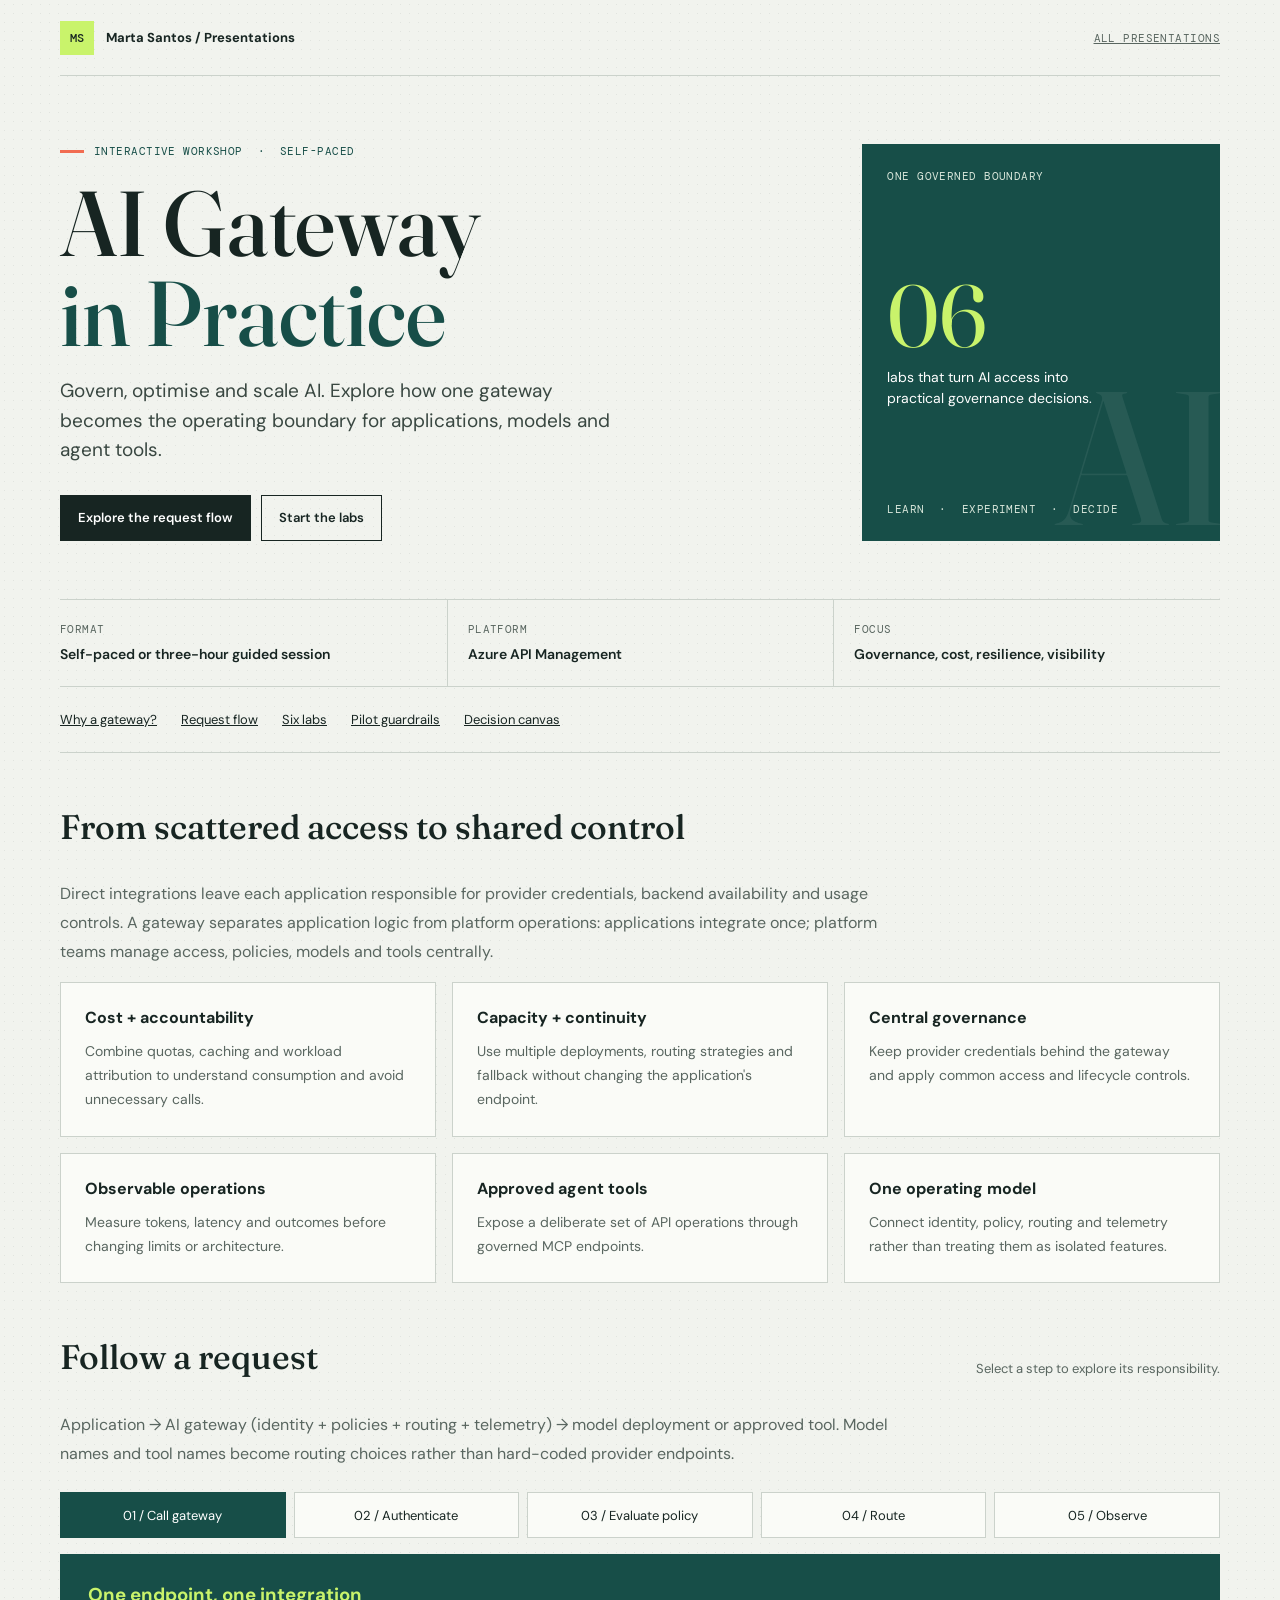
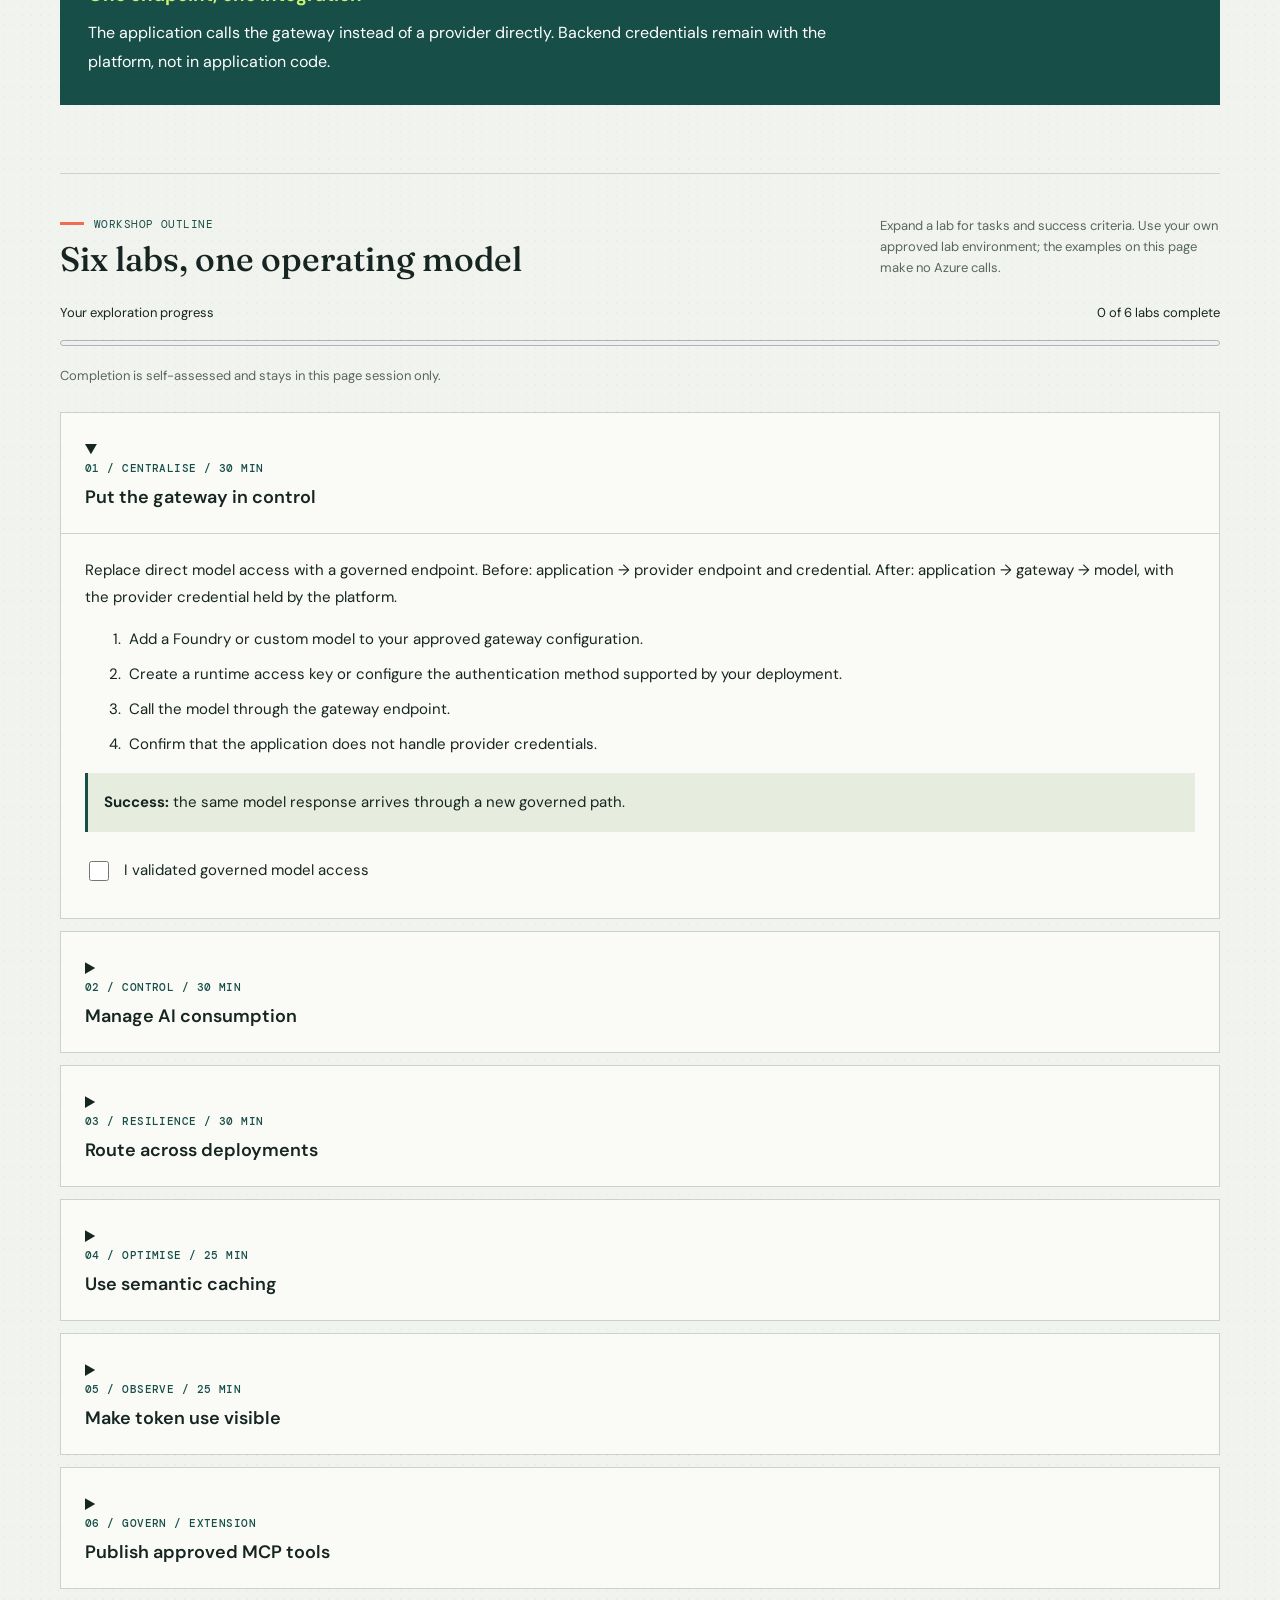
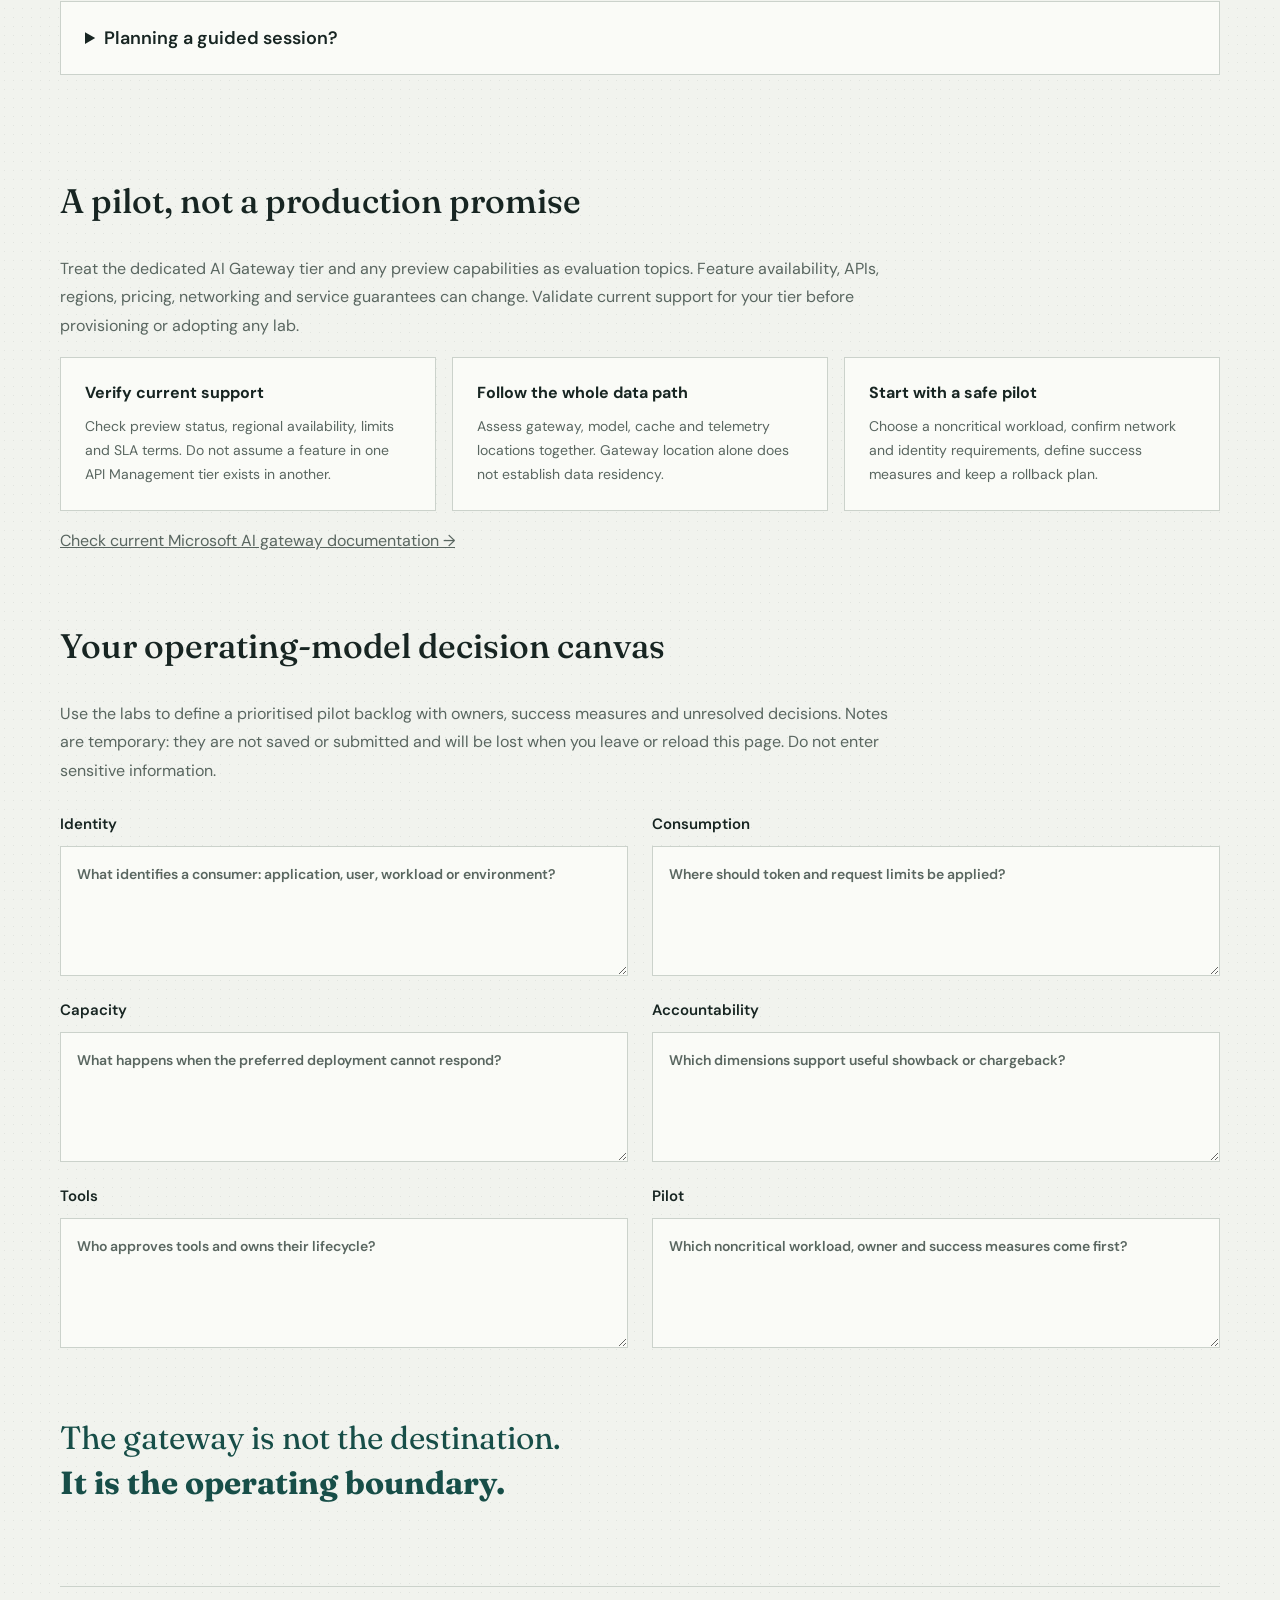
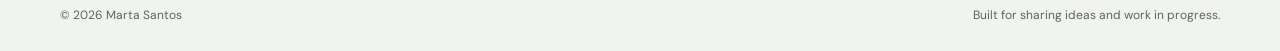
==== ai-gateway.html @ 23e10797 "Turn AI gateway workshop into a customer-neutral interactive experience Co-authored-by: Copilot <223" ====
<!doctype html>
<html lang="en">
<head>
  <meta charset="utf-8">
  <meta name="viewport" content="width=device-width, initial-scale=1">
  <meta name="theme-color" content="#f1f3ee">
  <meta name="description" content="Explore AI gateway architecture, consumption controls, resilience, semantic caching, observability and governed MCP tools in an interactive workshop.">
  <title>AI Gateway in Practice — Marta Santos</title>
  <link rel="stylesheet" href="assets/ai-gateway.css">
  <script src="assets/ai-gateway.js" defer></script>
  <link rel="preconnect" href="https://fonts.googleapis.com">
  <link rel="preconnect" href="https://fonts.gstatic.com" crossorigin>
  <link href="https://fonts.googleapis.com/css2?family=DM+Mono:wght@400;500&family=DM+Sans:wght@400;500;600;700&family=Fraunces:opsz,wght@9..144,500;9..144,600&display=swap" rel="stylesheet">
  <style>
    :root {
      color-scheme: light;
      --paper: #f1f3ee;
      --ink: #172522;
      --muted: #596660;
      --line: #cbd2cb;
      --green: #c9f36b;
      --coral: #f16c51;
      --deep: #174e48;
      --mono: "DM Mono", monospace;
      --sans: "DM Sans", sans-serif;
      --display: "Fraunces", Georgia, serif;
      font-family: var(--sans);
      color: var(--ink);
      background: var(--paper);
      font-synthesis: none;
      text-rendering: optimizeLegibility;
    }

    * { box-sizing: border-box; }

    body {
      margin: 0;
      min-width: 320px;
      background-image: radial-gradient(#17252212 0.7px, transparent 0.7px);
      background-size: 9px 9px;
    }

    a { color: inherit; }

    .wrap {
      width: min(1160px, calc(100% - 48px));
      margin-inline: auto;
    }

    .topbar {
      min-height: 76px;
      display: flex;
      align-items: center;
      justify-content: space-between;
      border-bottom: 1px solid var(--line);
      font-size: 13px;
    }

    .wordmark {
      display: flex;
      align-items: center;
      gap: 12px;
      text-decoration: none;
      font-weight: 700;
    }

    .mark {
      width: 34px;
      height: 34px;
      display: grid;
      place-items: center;
      background: var(--green);
      font-family: var(--mono);
      font-size: 12px;
    }

    .top-meta, .eyebrow, .micro-label {
      font-family: var(--mono);
      font-size: 11px;
      letter-spacing: 0.04em;
      text-transform: uppercase;
    }

    .top-meta { color: var(--muted); }

    .hero {
      display: grid;
      grid-template-columns: minmax(0, 1.5fr) minmax(270px, 0.7fr);
      gap: 36px;
      align-items: stretch;
      padding-block: 68px 58px;
    }

    .eyebrow {
      display: flex;
      align-items: center;
      gap: 10px;
      color: var(--deep);
    }

    .eyebrow::before {
      content: "";
      width: 24px;
      height: 3px;
      background: var(--coral);
    }

    h1 {
      max-width: 760px;
      margin: 20px 0 18px;
      font-family: var(--display);
      font-size: clamp(54px, 7.2vw, 92px);
      font-weight: 500;
      line-height: 0.98;
    }

    h1 span { color: var(--deep); }

    .dek {
      max-width: 570px;
      margin: 0;
      color: #394741;
      font-size: 19px;
      line-height: 1.55;
    }

    .actions {
      display: flex;
      flex-wrap: wrap;
      gap: 10px;
      margin-top: 30px;
    }

    .action {
      min-height: 46px;
      display: inline-flex;
      align-items: center;
      justify-content: center;
      padding: 0 17px;
      border: 1px solid var(--ink);
      background: var(--ink);
      color: white;
      font-size: 13px;
      font-weight: 600;
      text-decoration: none;
      transition: background-color 160ms ease, color 160ms ease, transform 160ms ease;
    }

    .action:hover { transform: translateY(-2px); }
    .action.secondary { background: transparent; color: var(--ink); }
    .action.secondary:hover { background: var(--green); }

    .edition {
      position: relative;
      min-height: 300px;
      display: flex;
      flex-direction: column;
      justify-content: space-between;
      overflow: hidden;
      padding: 25px;
      background: var(--deep);
      color: white;
    }

    .edition::after {
      content: "AI";
      position: absolute;
      right: -8px;
      bottom: 9px;
      color: #ffffff12;
      font-family: var(--display);
      font-size: 190px;
      line-height: 0.8;
      pointer-events: none;
    }

    .edition .micro-label { position: relative; z-index: 1; color: #d8e6da; }

    .edition-number {
      position: relative;
      z-index: 1;
      color: var(--green);
      font-family: var(--display);
      font-size: 88px;
      line-height: 0.9;
    }

    .edition p {
      position: relative;
      z-index: 1;
      max-width: 220px;
      margin: 12px 0 0;
      font-size: 14px;
      line-height: 1.5;
    }

    .facts {
      display: grid;
      grid-template-columns: repeat(3, 1fr);
      border-top: 1px solid var(--line);
      border-bottom: 1px solid var(--line);
    }

    .fact { min-height: 86px; padding: 17px 20px 16px 0; }
    .fact + .fact { padding-left: 20px; border-left: 1px solid var(--line); }
    .fact .micro-label { color: var(--muted); }
    .fact strong { display: block; margin-top: 7px; font-size: 14px; font-weight: 600; }

    .section-head {
      display: flex;
      justify-content: space-between;
      align-items: end;
      gap: 20px;
      padding: 56px 0 18px;
    }

    h2 {
      margin: 0;
      font-family: var(--display);
      font-size: 34px;
      font-weight: 500;
      line-height: 1.1;
    }

    .section-note { margin: 0; color: var(--muted); font-size: 13px; }

    .labs {
      margin-top: 68px;
      padding-block: 42px 52px;
      border-top: 1px solid var(--line);
    }

    .labs-intro {
      display: flex;
      justify-content: space-between;
      align-items: end;
      gap: 24px;
      margin-bottom: 26px;
    }

    .labs-intro p { max-width: 340px; margin: 0; color: var(--muted); font-size: 13px; line-height: 1.6; }

    .lab-list {
      display: grid;
      grid-template-columns: repeat(3, minmax(0, 1fr));
      border-top: 1px solid var(--line);
      border-left: 1px solid var(--line);
    }

    .lab {
      min-height: 116px;
      padding: 18px;
      border-right: 1px solid var(--line);
      border-bottom: 1px solid var(--line);
    }

    .lab .micro-label { color: var(--deep); }
    .lab h3 { margin: 12px 0 0; font-size: 15px; font-weight: 600; }

    footer {
      display: flex;
      justify-content: space-between;
      gap: 20px;
      padding-block: 20px 28px;
      border-top: 1px solid var(--line);
      color: var(--muted);
      font-size: 12px;
    }

    @media (max-width: 720px) {
      .wrap { width: min(100% - 32px, 560px); }
      .topbar { min-height: 64px; }
      .top-meta { font-size: 9px; }
      .hero { grid-template-columns: 1fr; gap: 28px; padding-block: 48px 38px; }
      h1 { max-width: 520px; font-size: clamp(54px, 15vw, 76px); }
      .edition { min-height: 220px; }
      .edition-number { font-size: 72px; }
      .edition::after { font-size: 150px; }
      .facts { grid-template-columns: 1fr; }
      .fact { min-height: 70px; padding: 13px 0; }
      .fact + .fact { padding-left: 0; border-top: 1px solid var(--line); border-left: 0; }
      .section-head, .labs-intro { align-items: start; flex-direction: column; }
      .section-head { padding-top: 42px; }
      .labs { margin-top: 48px; padding-top: 34px; }
      .lab-list { grid-template-columns: repeat(2, minmax(0, 1fr)); }
      .lab { min-height: 100px; padding: 14px; }
      footer { flex-direction: column; gap: 8px; }
    }

    @media (prefers-reduced-motion: reduce) {
      *, *::before, *::after { scroll-behavior: auto !important; transition-duration: 0.01ms !important; }
    }
  </style>
</head>
<body>
  <a class="skip" href="#top">Skip to content</a>
  <header class="topbar wrap">
    <a class="wordmark" href="./" aria-label="Marta Santos presentations home">
      <span class="mark" aria-hidden="true">MS</span>
      <span>Marta Santos <span aria-hidden="true">/</span> Presentations</span>
    </a>
    <a class="top-meta" href="./">All presentations</a>
  </header>

  <main id="top" class="wrap">
    <section class="hero" aria-labelledby="presentation-title">
      <div>
        <div class="eyebrow">Interactive workshop &nbsp;·&nbsp; Self-paced</div>
        <h1 id="presentation-title">AI Gateway<br><span>in Practice</span></h1>
        <p class="dek">Govern, optimise and scale AI. Explore how one gateway becomes the operating boundary for applications, models and agent tools.</p>
        <div class="actions">
          <a class="action" href="#flow">Explore the request flow</a>
          <a class="action secondary" href="#labs">Start the labs</a>
        </div>
      </div>
      <aside class="edition" aria-label="Presentation details">
        <span class="micro-label">One governed boundary</span>
        <div>
          <div class="edition-number">06</div>
          <p>labs that turn AI access into practical governance decisions.</p>
        </div>
        <span class="micro-label">Learn &nbsp;·&nbsp; Experiment &nbsp;·&nbsp; Decide</span>
      </aside>
    </section>

    <section class="facts" aria-label="Workshop details">
      <div class="fact"><span class="micro-label">Format</span><strong>Self-paced or three-hour guided session</strong></div>
      <div class="fact"><span class="micro-label">Platform</span><strong>Azure API Management</strong></div>
      <div class="fact"><span class="micro-label">Focus</span><strong>Governance, cost, resilience, visibility</strong></div>
    </section>

    <nav class="section-nav" aria-label="Workshop sections">
      <a href="#why">Why a gateway?</a><a href="#flow">Request flow</a><a href="#labs">Six labs</a><a href="#guardrails">Pilot guardrails</a><a href="#canvas">Decision canvas</a>
    </nav>

    <section id="why" aria-labelledby="why-title">
      <div class="section-head">
        <h2 id="why-title">From scattered access to shared control</h2>
      </div>
      <p class="body-copy">Direct integrations leave each application responsible for provider credentials, backend availability and usage controls. A gateway separates application logic from platform operations: applications integrate once; platform teams manage access, policies, models and tools centrally.</p>
      <div class="topic-grid">
        <article><h3>Cost + accountability</h3><p>Combine quotas, caching and workload attribution to understand consumption and avoid unnecessary calls.</p></article>
        <article><h3>Capacity + continuity</h3><p>Use multiple deployments, routing strategies and fallback without changing the application's endpoint.</p></article>
        <article><h3>Central governance</h3><p>Keep provider credentials behind the gateway and apply common access and lifecycle controls.</p></article>
        <article><h3>Observable operations</h3><p>Measure tokens, latency and outcomes before changing limits or architecture.</p></article>
        <article><h3>Approved agent tools</h3><p>Expose a deliberate set of API operations through governed MCP endpoints.</p></article>
        <article><h3>One operating model</h3><p>Connect identity, policy, routing and telemetry rather than treating them as isolated features.</p></article>
      </div>
    </section>

    <section id="flow" aria-labelledby="flow-title">
      <div class="section-head"><h2 id="flow-title">Follow a request</h2><p class="section-note">Select a step to explore its responsibility.</p></div>
      <p class="body-copy">Application &rarr; AI gateway (identity + policies + routing + telemetry) &rarr; model deployment or approved tool. Model names and tool names become routing choices rather than hard-coded provider endpoints.</p>
      <div class="flow-steps" aria-label="Request lifecycle">
        <button type="button" data-step="call" aria-pressed="true">01 / Call gateway</button>
        <button type="button" data-step="authenticate" aria-pressed="false">02 / Authenticate</button>
        <button type="button" data-step="policy" aria-pressed="false">03 / Evaluate policy</button>
        <button type="button" data-step="route" aria-pressed="false">04 / Route</button>
        <button type="button" data-step="observe" aria-pressed="false">05 / Observe</button>
      </div>
      <div class="flow-detail" aria-live="polite" aria-atomic="true">
        <h3 id="flow-heading">One endpoint, one integration</h3>
        <p id="flow-description">The application calls the gateway instead of a provider directly. Backend credentials remain with the platform, not in application code.</p>
      </div>
      <noscript><p>Authenticate the caller, evaluate guardrails, route to an approved model or tool, then record usage and latency. Enable JavaScript to explore individual steps and simulations; the labs below remain readable without it.</p></noscript>
    </section>

    <section id="labs" class="labs" aria-labelledby="labs-title">
      <div class="labs-intro">
        <div>
          <div class="eyebrow">Workshop outline</div>
          <h2 id="labs-title" style="margin-top: 10px">Six labs, one operating model</h2>
        </div>
        <p>Expand a lab for tasks and success criteria. Use your own approved lab environment; the examples on this page make no Azure calls.</p>
      </div>
      <div class="progress-row"><label for="lab-progress">Your exploration progress</label><span id="progress-label" role="status">0 of 6 labs complete</span></div>
      <progress id="lab-progress" value="0" max="6">0 of 6</progress>
      <p class="section-note">Completion is self-assessed and stays in this page session only.</p>
      <div class="workshop-labs">
        <details open>
          <summary><span class="micro-label">01 / Centralise / 30 min</span>Put the gateway in control</summary>
          <div class="lab-content">
            <p>Replace direct model access with a governed endpoint. Before: application &rarr; provider endpoint and credential. After: application &rarr; gateway &rarr; model, with the provider credential held by the platform.</p>
            <ol><li>Add a Foundry or custom model to your approved gateway configuration.</li><li>Create a runtime access key or configure the authentication method supported by your deployment.</li><li>Call the model through the gateway endpoint.</li><li>Confirm that the application does not handle provider credentials.</li></ol>
            <p class="success"><strong>Success:</strong> the same model response arrives through a new governed path.</p>
            <label class="complete"><input type="checkbox" data-complete> I validated governed model access</label>
          </div>
        </details>
        <details>
          <summary><span class="micro-label">02 / Control / 30 min</span>Manage AI consumption</summary>
          <div class="lab-content">
            <p>Apply token and request guardrails by consumer. Use a trusted application identity as the counter key; a caller-controlled label alone is not an access boundary.</p>
            <ol><li>Identify the consumer and decide whether limits belong to an application, user, workload or environment.</li><li>Configure a small token-throughput limit that is easy to trigger.</li><li>Generate repeated requests as app-a and inspect the enforced policy and response.</li><li>Repeat as app-b and confirm an independent counter. Check the actual status codes for your chosen policy.</li></ol>
            <div class="simulation">
              <h3>Try independent consumer counters</h3>
              <p>Illustrative simulation: a fixed 100-token session budget per application, with 40 tokens per request. This is not a real rate window or an Azure response.</p>
              <div class="simulation-actions"><button type="button" data-consumer="app-a">Send as app-a</button><button type="button" data-consumer="app-b">Send as app-b</button><button type="button" id="reset-budget">Reset counters</button></div>
              <p id="budget-state">app-a: 0 / 100 tokens | app-b: 0 / 100 tokens</p>
              <p id="budget-result" role="status">Choose an application to send a simulated request.</p>
            </div>
            <p class="success"><strong>Success:</strong> one consumer reaching its limit does not consume another consumer's allowance.</p>
            <label class="complete"><input type="checkbox" data-complete> I validated independent consumption limits</label>
          </div>
        </details>
        <details>
          <summary><span class="micro-label">03 / Resilience / 30 min</span>Route across deployments</summary>
          <div class="lab-content">
            <p>Keep the client endpoint stable while backend capacity or availability changes. A pool can combine a preferred deployment with alternate capacity; circuit-breaker and routing behaviour depend on the selected configuration.</p>
            <ol><li>Create two approved model backends.</li><li>Build a backend pool and route the API to it.</li><li>Choose round-robin, weighted or priority-based routing based on the workload.</li><li>Simulate a backend failure in a noncritical environment.</li><li>Inspect routing outcomes, errors and recovery without changing the application URL.</li></ol>
            <p class="success"><strong>Success:</strong> observed behaviour matches the intended fallback strategy. Consider retry safety, regional requirements and remaining capacity.</p>
            <label class="complete"><input type="checkbox" data-complete> I validated backend routing and recovery</label>
          </div>
        </details>
        <details>
          <summary><span class="micro-label">04 / Optimise / 25 min</span>Use semantic caching</summary>
          <div class="lab-content">
            <p>For appropriate repeatable prompts, look up a cached response using embeddings and similarity. A hit returns a cached result; a miss calls the model and can store the response.</p>
            <ol><li>Baseline two similar prompts without caching.</li><li>Configure cache lookup and response storage where supported.</li><li>Compare latency and backend-call counts on hits and misses.</li><li>Discuss similarity threshold, time-to-live and partitioning by consumer or context.</li></ol>
            <p class="caution"><strong>Guardrail:</strong> similarity does not guarantee correctness. Cached responses can be stale, unsafe or wrong for a different user or context. Do not share sensitive results across access boundaries.</p>
            <p class="success"><strong>Success:</strong> suitable repeated intent avoids a backend call without violating freshness, quality or isolation requirements.</p>
            <label class="complete"><input type="checkbox" data-complete> I evaluated cache quality and isolation</label>
          </div>
        </details>
        <details>
          <summary><span class="micro-label">05 / Observe / 25 min</span>Make token use visible</summary>
          <div class="lab-content">
            <p>Connect telemetry to workload accountability. Measure prompt, completion and total tokens alongside latency and request outcomes. Attribute usage to application, environment and workload.</p>
            <ol><li>Enable supported gateway telemetry and configure its destination.</li><li>Generate successful and policy-rejected requests.</li><li>Inspect token metrics, latency, outcomes and consumer dimensions.</li><li>Use the evidence to propose changes to quotas, architecture or cache policy.</li></ol>
            <p class="caution">Review logging configuration before capturing traffic. Prompts, responses and tool payloads may contain sensitive information.</p>
            <p class="success"><strong>Success:</strong> you can explain who consumed capacity and which control should change. Measure &rarr; understand &rarr; define policy &rarr; enforce &rarr; measure again.</p>
            <label class="complete"><input type="checkbox" data-complete> I connected telemetry to an operating decision</label>
          </div>
        </details>
        <details>
          <summary><span class="micro-label">06 / Govern / Extension</span>Publish approved MCP tools</summary>
          <div class="lab-content">
            <p>Expose only approved operations through a controlled Model Context Protocol (MCP) endpoint. Tool availability should reflect a deliberate approval and ownership process.</p>
            <ol><li>Select one managed REST API and identify safe operations to expose.</li><li>Create an MCP server using the selected operations where supported.</li><li>Connect an MCP client, list the tools and invoke an approved operation.</li><li>Inspect tool-call telemetry and discuss payload sensitivity.</li></ol>
            <p class="success"><strong>Success:</strong> the client sees only the intended tools, access is controlled, and each tool has an owner and lifecycle plan.</p>
            <label class="complete"><input type="checkbox" data-complete> I reviewed governed tool access</label>
          </div>
        </details>
      </div>
      <details class="schedule"><summary>Planning a guided session?</summary><p>Prepare and validate the environment before the session. Suggested three-hour core path: context and validation (20 min), lab 1 (30 min), lab 2 (30 min), break (10 min), lab 3 (30 min), lab 4 (25 min), lab 5 (25 min), wrap-up (10 min). Schedule the MCP extension separately if more time is needed.</p></details>
    </section>

    <section id="guardrails" aria-labelledby="guardrails-title">
      <div class="section-head"><h2 id="guardrails-title">A pilot, not a production promise</h2></div>
      <p class="body-copy">Treat the dedicated AI Gateway tier and any preview capabilities as evaluation topics. Feature availability, APIs, regions, pricing, networking and service guarantees can change. Validate current support for your tier before provisioning or adopting any lab.</p>
      <div class="topic-grid">
        <article><h3>Verify current support</h3><p>Check preview status, regional availability, limits and SLA terms. Do not assume a feature in one API Management tier exists in another.</p></article>
        <article><h3>Follow the whole data path</h3><p>Assess gateway, model, cache and telemetry locations together. Gateway location alone does not establish data residency.</p></article>
        <article><h3>Start with a safe pilot</h3><p>Choose a noncritical workload, confirm network and identity requirements, define success measures and keep a rollback plan.</p></article>
      </div>
      <p class="body-copy"><a href="https://learn.microsoft.com/azure/api-management/ai-gateway-overview">Check current Microsoft AI gateway documentation &rarr;</a></p>
    </section>

    <section id="canvas" class="canvas" aria-labelledby="canvas-title">
      <div class="section-head"><h2 id="canvas-title">Your operating-model decision canvas</h2></div>
      <p class="body-copy">Use the labs to define a prioritised pilot backlog with owners, success measures and unresolved decisions. Notes are temporary: they are not saved or submitted and will be lost when you leave or reload this page. Do not enter sensitive information.</p>
      <div class="canvas-grid">
        <label for="identity">Identity<textarea id="identity" placeholder="What identifies a consumer: application, user, workload or environment?"></textarea></label>
        <label for="consumption">Consumption<textarea id="consumption" placeholder="Where should token and request limits be applied?"></textarea></label>
        <label for="capacity">Capacity<textarea id="capacity" placeholder="What happens when the preferred deployment cannot respond?"></textarea></label>
        <label for="accountability">Accountability<textarea id="accountability" placeholder="Which dimensions support useful showback or chargeback?"></textarea></label>
        <label for="tools">Tools<textarea id="tools" placeholder="Who approves tools and owns their lifecycle?"></textarea></label>
        <label for="pilot">Pilot<textarea id="pilot" placeholder="Which noncritical workload, owner and success measures come first?"></textarea></label>
      </div>
      <p class="closing">The gateway is not the destination.<br><strong>It is the operating boundary.</strong></p>
    </section>
  </main>

  <footer class="wrap">
    <span>© 2026 Marta Santos</span>
    <span>Built for sharing ideas and work in progress.</span>
  </footer>
</body>
</html>
---- assets/ai-gateway.css ----
.skip { position: absolute; top: -100px; left: 24px; z-index: 5; padding: 12px; background: var(--green); }
.skip:focus { top: 12px; }
:focus-visible { outline: 3px solid var(--deep); outline-offset: 4px; }
.section-nav { display: flex; flex-wrap: wrap; gap: 16px 24px; padding-block: 24px; font-size: 13px; border-bottom: 1px solid var(--line); }
.body-copy { max-width: 830px; font-size: 16px; line-height: 1.8; color: var(--muted); }
.topic-grid { display: grid; grid-template-columns: repeat(3, minmax(0, 1fr)); gap: 16px; }
.topic-grid article { padding: 24px; background: #fafbf7; border: 1px solid var(--line); }
.topic-grid h3 { margin: 0 0 12px; font-size: 16px; }
.topic-grid p { margin: 0; font-size: 14px; line-height: 1.7; color: var(--muted); }
button, textarea { font: inherit; }
button { cursor: pointer; min-height: 46px; padding: 12px 16px; border: 1px solid var(--line); background: #fafbf7; color: var(--ink); font-size: 13px; }
button:hover { background: var(--green); }
.flow-steps { display: grid; grid-template-columns: repeat(5, minmax(0, 1fr)); gap: 8px; margin-top: 24px; }
.flow-steps button[aria-pressed="true"] { background: var(--deep); color: white; border-color: var(--deep); }
.flow-detail { padding: 28px; background: var(--deep); color: white; margin-top: 16px; }
.flow-detail h3 { margin: 0 0 12px; color: var(--green); }
.flow-detail p { margin: 0; max-width: 800px; line-height: 1.8; }
.progress-row { display: flex; justify-content: space-between; flex-wrap: wrap; gap: 12px; font-size: 13px; }
progress { width: 100%; height: 12px; margin-block: 16px; accent-color: var(--deep); }
.workshop-labs { margin-top: 28px; }
details { border: 1px solid var(--line); background: #fafbf7; margin-top: 12px; }
summary { cursor: pointer; padding: 24px; font-weight: 600; font-size: 18px; }
summary .micro-label { color: var(--deep); display: block; margin-bottom: 10px; }
details[open] summary { border-bottom: 1px solid var(--line); }
.lab-content { padding: 8px 24px 24px; line-height: 1.8; font-size: 15px; }
.lab-content li { padding-left: 4px; margin-bottom: 8px; }
.success, .caution { padding: 16px; border-left: 3px solid var(--deep); background: #e6eddf; }
.caution { border-color: var(--coral); background: #f9eee6; }
.complete { display: flex; align-items: center; gap: 12px; cursor: pointer; padding-block: 10px; }
.complete input { width: 20px; height: 20px; flex-shrink: 0; accent-color: var(--deep); }
.simulation { margin-block: 24px; padding: 20px; border: 1px solid var(--line); }
.simulation h3 { margin-top: 0; }
.simulation-actions { display: flex; flex-wrap: wrap; gap: 8px; }
#budget-state { font-family: var(--mono); font-size: 12px; overflow-wrap: anywhere; }
.schedule p { padding: 0 24px 16px; font-size: 14px; line-height: 1.8; }
.canvas { padding-bottom: 48px; }
.canvas-grid { display: grid; grid-template-columns: repeat(2, minmax(0, 1fr)); gap: 24px; margin-top: 28px; }
.canvas-grid label { font-weight: 600; font-size: 15px; }
textarea { display: block; width: 100%; min-height: 130px; margin-top: 12px; padding: 16px; border: 1px solid var(--line); background: #fafbf7; color: var(--ink); font-size: 14px; line-height: 1.6; resize: vertical; }
textarea::placeholder { color: var(--muted); opacity: 1; }
.closing { font: 32px/1.4 var(--display); padding-top: 36px; color: var(--deep); }
@media (max-width: 720px) {
  .topic-grid, .canvas-grid { grid-template-columns: 1fr; }
  .flow-steps { grid-template-columns: 1fr; }
  .flow-steps button { text-align: left; }
  .topbar { gap: 16px; flex-wrap: wrap; padding-block: 16px; }
  .wordmark { flex-wrap: wrap; }
  .flow-detail, summary, .lab-content { padding-inline: 20px; }
  .simulation { padding: 16px; }
}
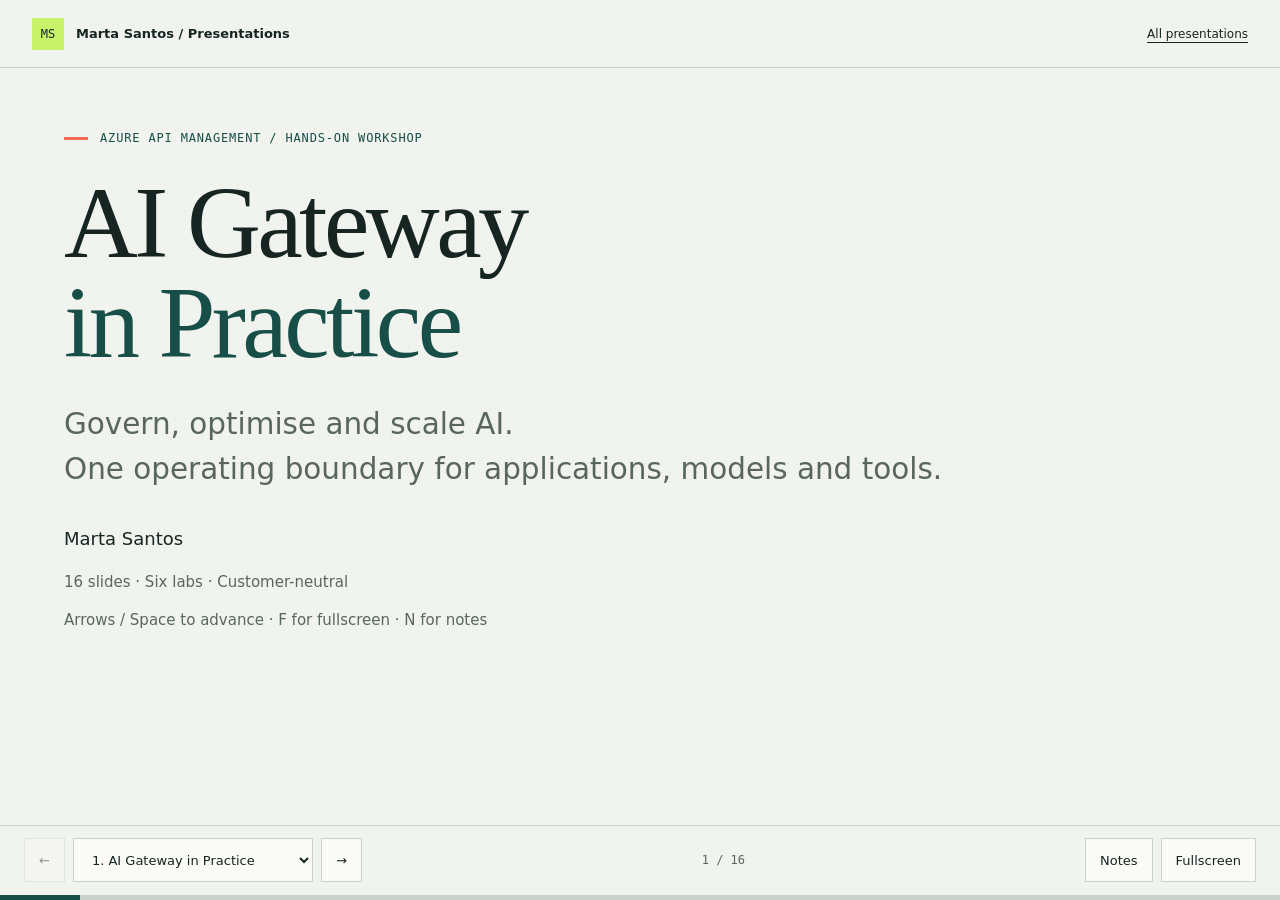
==== commit d9543e5f: "Present AI gateway content as a navigable 16-slide web deck Co-authored-by: Copilot <223556219+Copil" ====
--- a/ai-gateway.html
+++ b/ai-gateway.html
@@ -3,476 +3,255 @@
 <head>
   <meta charset="utf-8">
   <meta name="viewport" content="width=device-width, initial-scale=1">
-  <meta name="theme-color" content="#f1f3ee">
-  <meta name="description" content="Explore AI gateway architecture, consumption controls, resilience, semantic caching, observability and governed MCP tools in an interactive workshop.">
-  <title>AI Gateway in Practice — Marta Santos</title>
+  <meta name="theme-color" content="#174e48">
+  <meta name="description" content="AI Gateway in Practice: a customer-neutral web presentation on governed model access, consumption controls, resilience, caching, observability and MCP tools.">
+  <title>AI Gateway in Practice | Marta Santos</title>
   <link rel="stylesheet" href="assets/ai-gateway.css">
   <script src="assets/ai-gateway.js" defer></script>
-  <link rel="preconnect" href="https://fonts.googleapis.com">
-  <link rel="preconnect" href="https://fonts.gstatic.com" crossorigin>
-  <link href="https://fonts.googleapis.com/css2?family=DM+Mono:wght@400;500&family=DM+Sans:wght@400;500;600;700&family=Fraunces:opsz,wght@9..144,500;9..144,600&display=swap" rel="stylesheet">
-  <style>
-    :root {
-      color-scheme: light;
-      --paper: #f1f3ee;
-      --ink: #172522;
-      --muted: #596660;
-      --line: #cbd2cb;
-      --green: #c9f36b;
-      --coral: #f16c51;
-      --deep: #174e48;
-      --mono: "DM Mono", monospace;
-      --sans: "DM Sans", sans-serif;
-      --display: "Fraunces", Georgia, serif;
-      font-family: var(--sans);
-      color: var(--ink);
-      background: var(--paper);
-      font-synthesis: none;
-      text-rendering: optimizeLegibility;
-    }
-
-    * { box-sizing: border-box; }
-
-    body {
-      margin: 0;
-      min-width: 320px;
-      background-image: radial-gradient(#17252212 0.7px, transparent 0.7px);
-      background-size: 9px 9px;
-    }
-
-    a { color: inherit; }
-
-    .wrap {
-      width: min(1160px, calc(100% - 48px));
-      margin-inline: auto;
-    }
-
-    .topbar {
-      min-height: 76px;
-      display: flex;
-      align-items: center;
-      justify-content: space-between;
-      border-bottom: 1px solid var(--line);
-      font-size: 13px;
-    }
-
-    .wordmark {
-      display: flex;
-      align-items: center;
-      gap: 12px;
-      text-decoration: none;
-      font-weight: 700;
-    }
-
-    .mark {
-      width: 34px;
-      height: 34px;
-      display: grid;
-      place-items: center;
-      background: var(--green);
-      font-family: var(--mono);
-      font-size: 12px;
-    }
-
-    .top-meta, .eyebrow, .micro-label {
-      font-family: var(--mono);
-      font-size: 11px;
-      letter-spacing: 0.04em;
-      text-transform: uppercase;
-    }
-
-    .top-meta { color: var(--muted); }
-
-    .hero {
-      display: grid;
-      grid-template-columns: minmax(0, 1.5fr) minmax(270px, 0.7fr);
-      gap: 36px;
-      align-items: stretch;
-      padding-block: 68px 58px;
-    }
-
-    .eyebrow {
-      display: flex;
-      align-items: center;
-      gap: 10px;
-      color: var(--deep);
-    }
-
-    .eyebrow::before {
-      content: "";
-      width: 24px;
-      height: 3px;
-      background: var(--coral);
-    }
-
-    h1 {
-      max-width: 760px;
-      margin: 20px 0 18px;
-      font-family: var(--display);
-      font-size: clamp(54px, 7.2vw, 92px);
-      font-weight: 500;
-      line-height: 0.98;
-    }
-
-    h1 span { color: var(--deep); }
-
-    .dek {
-      max-width: 570px;
-      margin: 0;
-      color: #394741;
-      font-size: 19px;
-      line-height: 1.55;
-    }
-
-    .actions {
-      display: flex;
-      flex-wrap: wrap;
-      gap: 10px;
-      margin-top: 30px;
-    }
-
-    .action {
-      min-height: 46px;
-      display: inline-flex;
-      align-items: center;
-      justify-content: center;
-      padding: 0 17px;
-      border: 1px solid var(--ink);
-      background: var(--ink);
-      color: white;
-      font-size: 13px;
-      font-weight: 600;
-      text-decoration: none;
-      transition: background-color 160ms ease, color 160ms ease, transform 160ms ease;
-    }
-
-    .action:hover { transform: translateY(-2px); }
-    .action.secondary { background: transparent; color: var(--ink); }
-    .action.secondary:hover { background: var(--green); }
-
-    .edition {
-      position: relative;
-      min-height: 300px;
-      display: flex;
-      flex-direction: column;
-      justify-content: space-between;
-      overflow: hidden;
-      padding: 25px;
-      background: var(--deep);
-      color: white;
-    }
-
-    .edition::after {
-      content: "AI";
-      position: absolute;
-      right: -8px;
-      bottom: 9px;
-      color: #ffffff12;
-      font-family: var(--display);
-      font-size: 190px;
-      line-height: 0.8;
-      pointer-events: none;
-    }
-
-    .edition .micro-label { position: relative; z-index: 1; color: #d8e6da; }
-
-    .edition-number {
-      position: relative;
-      z-index: 1;
-      color: var(--green);
-      font-family: var(--display);
-      font-size: 88px;
-      line-height: 0.9;
-    }
-
-    .edition p {
-      position: relative;
-      z-index: 1;
-      max-width: 220px;
-      margin: 12px 0 0;
-      font-size: 14px;
-      line-height: 1.5;
-    }
-
-    .facts {
-      display: grid;
-      grid-template-columns: repeat(3, 1fr);
-      border-top: 1px solid var(--line);
-      border-bottom: 1px solid var(--line);
-    }
-
-    .fact { min-height: 86px; padding: 17px 20px 16px 0; }
-    .fact + .fact { padding-left: 20px; border-left: 1px solid var(--line); }
-    .fact .micro-label { color: var(--muted); }
-    .fact strong { display: block; margin-top: 7px; font-size: 14px; font-weight: 600; }
-
-    .section-head {
-      display: flex;
-      justify-content: space-between;
-      align-items: end;
-      gap: 20px;
-      padding: 56px 0 18px;
-    }
-
-    h2 {
-      margin: 0;
-      font-family: var(--display);
-      font-size: 34px;
-      font-weight: 500;
-      line-height: 1.1;
-    }
-
-    .section-note { margin: 0; color: var(--muted); font-size: 13px; }
-
-    .labs {
-      margin-top: 68px;
-      padding-block: 42px 52px;
-      border-top: 1px solid var(--line);
-    }
-
-    .labs-intro {
-      display: flex;
-      justify-content: space-between;
-      align-items: end;
-      gap: 24px;
-      margin-bottom: 26px;
-    }
-
-    .labs-intro p { max-width: 340px; margin: 0; color: var(--muted); font-size: 13px; line-height: 1.6; }
-
-    .lab-list {
-      display: grid;
-      grid-template-columns: repeat(3, minmax(0, 1fr));
-      border-top: 1px solid var(--line);
-      border-left: 1px solid var(--line);
-    }
-
-    .lab {
-      min-height: 116px;
-      padding: 18px;
-      border-right: 1px solid var(--line);
-      border-bottom: 1px solid var(--line);
-    }
-
-    .lab .micro-label { color: var(--deep); }
-    .lab h3 { margin: 12px 0 0; font-size: 15px; font-weight: 600; }
-
-    footer {
-      display: flex;
-      justify-content: space-between;
-      gap: 20px;
-      padding-block: 20px 28px;
-      border-top: 1px solid var(--line);
-      color: var(--muted);
-      font-size: 12px;
-    }
-
-    @media (max-width: 720px) {
-      .wrap { width: min(100% - 32px, 560px); }
-      .topbar { min-height: 64px; }
-      .top-meta { font-size: 9px; }
-      .hero { grid-template-columns: 1fr; gap: 28px; padding-block: 48px 38px; }
-      h1 { max-width: 520px; font-size: clamp(54px, 15vw, 76px); }
-      .edition { min-height: 220px; }
-      .edition-number { font-size: 72px; }
-      .edition::after { font-size: 150px; }
-      .facts { grid-template-columns: 1fr; }
-      .fact { min-height: 70px; padding: 13px 0; }
-      .fact + .fact { padding-left: 0; border-top: 1px solid var(--line); border-left: 0; }
-      .section-head, .labs-intro { align-items: start; flex-direction: column; }
-      .section-head { padding-top: 42px; }
-      .labs { margin-top: 48px; padding-top: 34px; }
-      .lab-list { grid-template-columns: repeat(2, minmax(0, 1fr)); }
-      .lab { min-height: 100px; padding: 14px; }
-      footer { flex-direction: column; gap: 8px; }
-    }
-
-    @media (prefers-reduced-motion: reduce) {
-      *, *::before, *::after { scroll-behavior: auto !important; transition-duration: 0.01ms !important; }
-    }
-  </style>
 </head>
 <body>
-  <a class="skip" href="#top">Skip to content</a>
-  <header class="topbar wrap">
-    <a class="wordmark" href="./" aria-label="Marta Santos presentations home">
-      <span class="mark" aria-hidden="true">MS</span>
-      <span>Marta Santos <span aria-hidden="true">/</span> Presentations</span>
-    </a>
-    <a class="top-meta" href="./">All presentations</a>
+  <a class="skip" href="#deck">Skip to presentation</a>
+  <header class="topbar">
+    <a class="wordmark" href="./"><span class="mark" aria-hidden="true">MS</span><span>Marta Santos / Presentations</span></a>
+    <a href="./" class="back">All presentations</a>
   </header>
-
-  <main id="top" class="wrap">
-    <section class="hero" aria-labelledby="presentation-title">
-      <div>
-        <div class="eyebrow">Interactive workshop &nbsp;·&nbsp; Self-paced</div>
-        <h1 id="presentation-title">AI Gateway<br><span>in Practice</span></h1>
-        <p class="dek">Govern, optimise and scale AI. Explore how one gateway becomes the operating boundary for applications, models and agent tools.</p>
-        <div class="actions">
-          <a class="action" href="#flow">Explore the request flow</a>
-          <a class="action secondary" href="#labs">Start the labs</a>
-        </div>
-      </div>
-      <aside class="edition" aria-label="Presentation details">
-        <span class="micro-label">One governed boundary</span>
-        <div>
-          <div class="edition-number">06</div>
-          <p>labs that turn AI access into practical governance decisions.</p>
-        </div>
-        <span class="micro-label">Learn &nbsp;·&nbsp; Experiment &nbsp;·&nbsp; Decide</span>
-      </aside>
-    </section>
-
-    <section class="facts" aria-label="Workshop details">
-      <div class="fact"><span class="micro-label">Format</span><strong>Self-paced or three-hour guided session</strong></div>
-      <div class="fact"><span class="micro-label">Platform</span><strong>Azure API Management</strong></div>
-      <div class="fact"><span class="micro-label">Focus</span><strong>Governance, cost, resilience, visibility</strong></div>
-    </section>
-
-    <nav class="section-nav" aria-label="Workshop sections">
-      <a href="#why">Why a gateway?</a><a href="#flow">Request flow</a><a href="#labs">Six labs</a><a href="#guardrails">Pilot guardrails</a><a href="#canvas">Decision canvas</a>
-    </nav>
-
-    <section id="why" aria-labelledby="why-title">
-      <div class="section-head">
-        <h2 id="why-title">From scattered access to shared control</h2>
-      </div>
-      <p class="body-copy">Direct integrations leave each application responsible for provider credentials, backend availability and usage controls. A gateway separates application logic from platform operations: applications integrate once; platform teams manage access, policies, models and tools centrally.</p>
-      <div class="topic-grid">
-        <article><h3>Cost + accountability</h3><p>Combine quotas, caching and workload attribution to understand consumption and avoid unnecessary calls.</p></article>
-        <article><h3>Capacity + continuity</h3><p>Use multiple deployments, routing strategies and fallback without changing the application's endpoint.</p></article>
-        <article><h3>Central governance</h3><p>Keep provider credentials behind the gateway and apply common access and lifecycle controls.</p></article>
-        <article><h3>Observable operations</h3><p>Measure tokens, latency and outcomes before changing limits or architecture.</p></article>
-        <article><h3>Approved agent tools</h3><p>Expose a deliberate set of API operations through governed MCP endpoints.</p></article>
-        <article><h3>One operating model</h3><p>Connect identity, policy, routing and telemetry rather than treating them as isolated features.</p></article>
-      </div>
-    </section>
-
-    <section id="flow" aria-labelledby="flow-title">
-      <div class="section-head"><h2 id="flow-title">Follow a request</h2><p class="section-note">Select a step to explore its responsibility.</p></div>
-      <p class="body-copy">Application &rarr; AI gateway (identity + policies + routing + telemetry) &rarr; model deployment or approved tool. Model names and tool names become routing choices rather than hard-coded provider endpoints.</p>
-      <div class="flow-steps" aria-label="Request lifecycle">
-        <button type="button" data-step="call" aria-pressed="true">01 / Call gateway</button>
-        <button type="button" data-step="authenticate" aria-pressed="false">02 / Authenticate</button>
-        <button type="button" data-step="policy" aria-pressed="false">03 / Evaluate policy</button>
-        <button type="button" data-step="route" aria-pressed="false">04 / Route</button>
-        <button type="button" data-step="observe" aria-pressed="false">05 / Observe</button>
-      </div>
-      <div class="flow-detail" aria-live="polite" aria-atomic="true">
-        <h3 id="flow-heading">One endpoint, one integration</h3>
-        <p id="flow-description">The application calls the gateway instead of a provider directly. Backend credentials remain with the platform, not in application code.</p>
-      </div>
-      <noscript><p>Authenticate the caller, evaluate guardrails, route to an approved model or tool, then record usage and latency. Enable JavaScript to explore individual steps and simulations; the labs below remain readable without it.</p></noscript>
-    </section>
-
-    <section id="labs" class="labs" aria-labelledby="labs-title">
-      <div class="labs-intro">
-        <div>
-          <div class="eyebrow">Workshop outline</div>
-          <h2 id="labs-title" style="margin-top: 10px">Six labs, one operating model</h2>
-        </div>
-        <p>Expand a lab for tasks and success criteria. Use your own approved lab environment; the examples on this page make no Azure calls.</p>
-      </div>
-      <div class="progress-row"><label for="lab-progress">Your exploration progress</label><span id="progress-label" role="status">0 of 6 labs complete</span></div>
-      <progress id="lab-progress" value="0" max="6">0 of 6</progress>
-      <p class="section-note">Completion is self-assessed and stays in this page session only.</p>
-      <div class="workshop-labs">
-        <details open>
-          <summary><span class="micro-label">01 / Centralise / 30 min</span>Put the gateway in control</summary>
-          <div class="lab-content">
-            <p>Replace direct model access with a governed endpoint. Before: application &rarr; provider endpoint and credential. After: application &rarr; gateway &rarr; model, with the provider credential held by the platform.</p>
-            <ol><li>Add a Foundry or custom model to your approved gateway configuration.</li><li>Create a runtime access key or configure the authentication method supported by your deployment.</li><li>Call the model through the gateway endpoint.</li><li>Confirm that the application does not handle provider credentials.</li></ol>
-            <p class="success"><strong>Success:</strong> the same model response arrives through a new governed path.</p>
-            <label class="complete"><input type="checkbox" data-complete> I validated governed model access</label>
-          </div>
-        </details>
-        <details>
-          <summary><span class="micro-label">02 / Control / 30 min</span>Manage AI consumption</summary>
-          <div class="lab-content">
-            <p>Apply token and request guardrails by consumer. Use a trusted application identity as the counter key; a caller-controlled label alone is not an access boundary.</p>
-            <ol><li>Identify the consumer and decide whether limits belong to an application, user, workload or environment.</li><li>Configure a small token-throughput limit that is easy to trigger.</li><li>Generate repeated requests as app-a and inspect the enforced policy and response.</li><li>Repeat as app-b and confirm an independent counter. Check the actual status codes for your chosen policy.</li></ol>
-            <div class="simulation">
-              <h3>Try independent consumer counters</h3>
-              <p>Illustrative simulation: a fixed 100-token session budget per application, with 40 tokens per request. This is not a real rate window or an Azure response.</p>
-              <div class="simulation-actions"><button type="button" data-consumer="app-a">Send as app-a</button><button type="button" data-consumer="app-b">Send as app-b</button><button type="button" id="reset-budget">Reset counters</button></div>
-              <p id="budget-state">app-a: 0 / 100 tokens | app-b: 0 / 100 tokens</p>
-              <p id="budget-result" role="status">Choose an application to send a simulated request.</p>
-            </div>
-            <p class="success"><strong>Success:</strong> one consumer reaching its limit does not consume another consumer's allowance.</p>
-            <label class="complete"><input type="checkbox" data-complete> I validated independent consumption limits</label>
-          </div>
-        </details>
-        <details>
-          <summary><span class="micro-label">03 / Resilience / 30 min</span>Route across deployments</summary>
-          <div class="lab-content">
-            <p>Keep the client endpoint stable while backend capacity or availability changes. A pool can combine a preferred deployment with alternate capacity; circuit-breaker and routing behaviour depend on the selected configuration.</p>
-            <ol><li>Create two approved model backends.</li><li>Build a backend pool and route the API to it.</li><li>Choose round-robin, weighted or priority-based routing based on the workload.</li><li>Simulate a backend failure in a noncritical environment.</li><li>Inspect routing outcomes, errors and recovery without changing the application URL.</li></ol>
-            <p class="success"><strong>Success:</strong> observed behaviour matches the intended fallback strategy. Consider retry safety, regional requirements and remaining capacity.</p>
-            <label class="complete"><input type="checkbox" data-complete> I validated backend routing and recovery</label>
-          </div>
-        </details>
-        <details>
-          <summary><span class="micro-label">04 / Optimise / 25 min</span>Use semantic caching</summary>
-          <div class="lab-content">
-            <p>For appropriate repeatable prompts, look up a cached response using embeddings and similarity. A hit returns a cached result; a miss calls the model and can store the response.</p>
-            <ol><li>Baseline two similar prompts without caching.</li><li>Configure cache lookup and response storage where supported.</li><li>Compare latency and backend-call counts on hits and misses.</li><li>Discuss similarity threshold, time-to-live and partitioning by consumer or context.</li></ol>
-            <p class="caution"><strong>Guardrail:</strong> similarity does not guarantee correctness. Cached responses can be stale, unsafe or wrong for a different user or context. Do not share sensitive results across access boundaries.</p>
-            <p class="success"><strong>Success:</strong> suitable repeated intent avoids a backend call without violating freshness, quality or isolation requirements.</p>
-            <label class="complete"><input type="checkbox" data-complete> I evaluated cache quality and isolation</label>
-          </div>
-        </details>
-        <details>
-          <summary><span class="micro-label">05 / Observe / 25 min</span>Make token use visible</summary>
-          <div class="lab-content">
-            <p>Connect telemetry to workload accountability. Measure prompt, completion and total tokens alongside latency and request outcomes. Attribute usage to application, environment and workload.</p>
-            <ol><li>Enable supported gateway telemetry and configure its destination.</li><li>Generate successful and policy-rejected requests.</li><li>Inspect token metrics, latency, outcomes and consumer dimensions.</li><li>Use the evidence to propose changes to quotas, architecture or cache policy.</li></ol>
-            <p class="caution">Review logging configuration before capturing traffic. Prompts, responses and tool payloads may contain sensitive information.</p>
-            <p class="success"><strong>Success:</strong> you can explain who consumed capacity and which control should change. Measure &rarr; understand &rarr; define policy &rarr; enforce &rarr; measure again.</p>
-            <label class="complete"><input type="checkbox" data-complete> I connected telemetry to an operating decision</label>
-          </div>
-        </details>
-        <details>
-          <summary><span class="micro-label">06 / Govern / Extension</span>Publish approved MCP tools</summary>
-          <div class="lab-content">
-            <p>Expose only approved operations through a controlled Model Context Protocol (MCP) endpoint. Tool availability should reflect a deliberate approval and ownership process.</p>
-            <ol><li>Select one managed REST API and identify safe operations to expose.</li><li>Create an MCP server using the selected operations where supported.</li><li>Connect an MCP client, list the tools and invoke an approved operation.</li><li>Inspect tool-call telemetry and discuss payload sensitivity.</li></ol>
-            <p class="success"><strong>Success:</strong> the client sees only the intended tools, access is controlled, and each tool has an owner and lifecycle plan.</p>
-            <label class="complete"><input type="checkbox" data-complete> I reviewed governed tool access</label>
-          </div>
-        </details>
-      </div>
-      <details class="schedule"><summary>Planning a guided session?</summary><p>Prepare and validate the environment before the session. Suggested three-hour core path: context and validation (20 min), lab 1 (30 min), lab 2 (30 min), break (10 min), lab 3 (30 min), lab 4 (25 min), lab 5 (25 min), wrap-up (10 min). Schedule the MCP extension separately if more time is needed.</p></details>
-    </section>
-
-    <section id="guardrails" aria-labelledby="guardrails-title">
-      <div class="section-head"><h2 id="guardrails-title">A pilot, not a production promise</h2></div>
-      <p class="body-copy">Treat the dedicated AI Gateway tier and any preview capabilities as evaluation topics. Feature availability, APIs, regions, pricing, networking and service guarantees can change. Validate current support for your tier before provisioning or adopting any lab.</p>
-      <div class="topic-grid">
-        <article><h3>Verify current support</h3><p>Check preview status, regional availability, limits and SLA terms. Do not assume a feature in one API Management tier exists in another.</p></article>
-        <article><h3>Follow the whole data path</h3><p>Assess gateway, model, cache and telemetry locations together. Gateway location alone does not establish data residency.</p></article>
-        <article><h3>Start with a safe pilot</h3><p>Choose a noncritical workload, confirm network and identity requirements, define success measures and keep a rollback plan.</p></article>
-      </div>
-      <p class="body-copy"><a href="https://learn.microsoft.com/azure/api-management/ai-gateway-overview">Check current Microsoft AI gateway documentation &rarr;</a></p>
-    </section>
-
-    <section id="canvas" class="canvas" aria-labelledby="canvas-title">
-      <div class="section-head"><h2 id="canvas-title">Your operating-model decision canvas</h2></div>
-      <p class="body-copy">Use the labs to define a prioritised pilot backlog with owners, success measures and unresolved decisions. Notes are temporary: they are not saved or submitted and will be lost when you leave or reload this page. Do not enter sensitive information.</p>
-      <div class="canvas-grid">
-        <label for="identity">Identity<textarea id="identity" placeholder="What identifies a consumer: application, user, workload or environment?"></textarea></label>
-        <label for="consumption">Consumption<textarea id="consumption" placeholder="Where should token and request limits be applied?"></textarea></label>
-        <label for="capacity">Capacity<textarea id="capacity" placeholder="What happens when the preferred deployment cannot respond?"></textarea></label>
-        <label for="accountability">Accountability<textarea id="accountability" placeholder="Which dimensions support useful showback or chargeback?"></textarea></label>
-        <label for="tools">Tools<textarea id="tools" placeholder="Who approves tools and owns their lifecycle?"></textarea></label>
-        <label for="pilot">Pilot<textarea id="pilot" placeholder="Which noncritical workload, owner and success measures come first?"></textarea></label>
-      </div>
-      <p class="closing">The gateway is not the destination.<br><strong>It is the operating boundary.</strong></p>
+  <main id="deck" aria-label="AI Gateway in Practice presentation">
+    <noscript><p class="no-script">JavaScript is off: all slides are shown below in reading order. Enable it for slide navigation.</p></noscript>
+
+    <section class="slide title-slide" id="title" aria-labelledby="title-heading" tabindex="-1">
+      <div class="eyebrow">Azure API Management / Hands-on workshop</div>
+      <h1 id="title-heading">AI Gateway<br><span>in Practice</span></h1>
+      <p class="subtitle">Govern, optimise and scale AI.<br>One operating boundary for applications, models and tools.</p>
+      <p class="author">Marta Santos</p>
+      <p class="hint">16 slides &middot; Six labs &middot; Customer-neutral</p>
+      <p class="hint">Arrows / Space to advance &middot; F for fullscreen &middot; N for notes</p>
+      <aside class="speaker-notes" hidden><strong>Speaker notes:</strong> Introduce the gateway as an operating model, not just another endpoint. Use arrow keys, Space or the navigation buttons to advance. Swipe on touch screens. Press F for fullscreen and N for notes.</aside>
+    </section>
+
+    <section class="slide" id="journey" aria-labelledby="journey-heading" tabindex="-1">
+      <div class="eyebrow">What we will build together</div>
+      <h2 id="journey-heading">One governed boundary.<br>Six practical steps.</h2>
+      <div class="grid grid-3">
+        <article class="card"><span class="number">01</span><h3>Centralise</h3><p>Route applications through one gateway endpoint.</p></article>
+        <article class="card"><span class="number">02</span><h3>Control</h3><p>Apply access, token and request guardrails.</p></article>
+        <article class="card"><span class="number">03</span><h3>Resilience</h3><p>Separate application logic from backend availability.</p></article>
+        <article class="card"><span class="number">04</span><h3>Optimise</h3><p>Reduce avoidable calls and use capacity intelligently.</p></article>
+        <article class="card"><span class="number">05</span><h3>Observe</h3><p>Measure tokens, latency and consumer behaviour.</p></article>
+        <article class="card"><span class="number">06</span><h3>Govern tools</h3><p>Publish approved MCP tools for agents.</p></article>
+      </div>
+      <aside class="speaker-notes" hidden><strong>Speaker notes:</strong> Each lab should answer an operational problem. The core session covers labs 1 to 5; MCP is an extension. This deck makes no Azure calls.</aside>
+    </section>
+
+    <section class="slide" id="why-gateway" aria-labelledby="why-heading" tabindex="-1">
+      <div class="eyebrow">The operational problem</div>
+      <h2 id="why-heading">AI access is easy.<br>Operating it responsibly is harder.</h2>
+      <div class="grid grid-3">
+        <article class="card"><h3>Cost + accountability</h3><p>Quotas, caching, visibility and team-level attribution.</p></article>
+        <article class="card"><h3>Capacity + continuity</h3><p>Multiple endpoints, load balancing and regional fallback.</p></article>
+        <article class="card"><h3>Central governance</h3><p>Common access, security and lifecycle controls.</p></article>
+        <article class="card"><h3>Model access</h3><p>Remove direct provider credentials from applications.</p></article>
+        <article class="card"><h3>Observability</h3><p>Understand token usage and latency across workloads.</p></article>
+        <article class="card"><h3>Agent tools</h3><p>Control and reuse approved MCP servers and APIs.</p></article>
+      </div>
+      <p class="takeaway">Every demo should answer an operating problem, not just show a feature.</p>
+      <aside class="speaker-notes" hidden><strong>Speaker notes:</strong> Ask which problem matters most to the audience. Keep examples generic and do not disclose customer environments, identities or workload data.</aside>
+    </section>
+
+    <section class="slide" id="operating-model" aria-labelledby="model-heading" tabindex="-1">
+      <div class="eyebrow">The operating model</div>
+      <h2 id="model-heading">Integrate once.<br>Govern centrally.</h2>
+      <div class="split">
+        <ul class="key-points">
+          <li>One endpoint for approved models and tools.</li>
+          <li>Authenticate callers and evaluate policies before routing.</li>
+          <li>Keep backend credentials with the platform.</li>
+          <li>Use telemetry to make operating decisions.</li>
+        </ul>
+        <div class="statement"><span class="number">One boundary</span><p>Identity<br>Policies<br>Routing<br>Telemetry</p></div>
+      </div>
+      <p class="takeaway">Evaluate the dedicated AI Gateway tier and supported API Management capabilities separately.</p>
+      <aside class="speaker-notes" hidden><strong>Speaker notes:</strong> The source workshop explores a dedicated preview tier. Capability availability is not interchangeable across tiers. Verify current authentication, model and tool support before provisioning. Avoid turning a preview exploration into a production commitment.</aside>
+    </section>
+
+    <section class="slide" id="request-flow" aria-labelledby="flow-heading" tabindex="-1">
+      <div class="eyebrow">What happens on every request</div>
+      <h2 id="flow-heading">The gateway becomes<br>the runtime boundary.</h2>
+      <ol class="flow">
+        <li><span class="number">01</span><h3>Call gateway</h3><p>One endpoint</p></li>
+        <li><span class="number">02</span><h3>Authenticate</h3><p>Trusted consumer identity</p></li>
+        <li><span class="number">03</span><h3>Evaluate policy</h3><p>Access + consumption guardrails</p></li>
+        <li><span class="number">04</span><h3>Route</h3><p>Approved model or tool</p></li>
+        <li><span class="number">05</span><h3>Observe</h3><p>Tokens + latency + outcomes</p></li>
+      </ol>
+      <p class="takeaway">Applications integrate once. Platform teams manage keys, policies, models and tools.</p>
+      <aside class="speaker-notes" hidden><strong>Speaker notes:</strong> Walk through the lifecycle in order. The dedicated tier's runtime-key model and other authentication methods depend on the actual deployment. Do not rely on an untrusted caller-supplied label for access control.</aside>
+    </section>
+
+    <section class="slide" id="architecture" aria-labelledby="architecture-heading" tabindex="-1">
+      <div class="eyebrow">Target architecture</div>
+      <h2 id="architecture-heading">One gateway in front of<br>models and governed tools.</h2>
+      <div class="diagram">
+        <svg viewBox="0 0 1000 320" role="img" aria-labelledby="architecture-svg-title architecture-svg-description">
+          <title id="architecture-svg-title">Governed AI gateway architecture</title>
+          <desc id="architecture-svg-description">Applications and agents call an AI gateway with identity, policies, routing and telemetry. The gateway routes to primary and secondary model deployments or an approved MCP tool endpoint.</desc>
+          <defs><marker id="arrow" viewBox="0 0 10 10" refX="9" refY="5" markerWidth="8" markerHeight="8" orient="auto-start-reverse"><path d="M 0 0 L 10 5 L 0 10 z" fill="#174e48"/></marker></defs>
+          <g fill="none" stroke="#174e48" stroke-width="3" marker-end="url(#arrow)">
+            <path d="M 230 160 H 340"/><path d="M 640 160 H 685 V 55 H 750"/><path d="M 640 160 H 750"/><path d="M 640 160 H 685 V 265 H 750"/>
+          </g>
+          <rect x="10" y="100" width="220" height="120" rx="8" fill="#e5ecdf" stroke="#bdc9bd"/>
+          <rect x="340" y="55" width="300" height="210" rx="8" fill="#174e48"/>
+          <g fill="#e5ecdf" stroke="#bdc9bd"><rect x="750" y="10" width="240" height="90" rx="8"/><rect x="750" y="115" width="240" height="90" rx="8"/><rect x="750" y="220" width="240" height="90" rx="8"/></g>
+          <g text-anchor="middle" font-family="system-ui, sans-serif" font-size="21" fill="#172522">
+            <text x="120" y="149">Applications</text><text x="120" y="181">+ agents</text>
+            <text x="870" y="49">Primary model</text><text x="870" y="77">deployment</text>
+            <text x="870" y="154">Secondary model</text><text x="870" y="182">deployment</text>
+            <text x="870" y="260">Approved MCP</text><text x="870" y="288">tools / APIs</text>
+          </g>
+          <g text-anchor="middle" font-family="system-ui, sans-serif"><text x="490" y="105" font-size="29" fill="#c9f36b">AI GATEWAY</text><text x="490" y="149" font-size="22" fill="white">Identity + policies</text><text x="490" y="188" font-size="22" fill="white">Routing + telemetry</text><text x="490" y="230" font-size="17" fill="#d8e6da">Provider credentials stay here</text></g>
+        </svg>
+      </div>
+      <p class="takeaway">The application endpoint stays stable while platform configuration evolves.</p>
+      <aside class="speaker-notes" hidden><strong>Speaker notes:</strong> This is a logical architecture, not a guarantee that every capability is available in every tier. Assess model, gateway, cache and telemetry locations as one data path. Tools need their own authorisation and approval process.</aside>
+    </section>
+
+    <section class="slide" id="schedule" aria-labelledby="schedule-heading" tabindex="-1">
+      <div class="eyebrow">Hands-on journey</div>
+      <h2 id="schedule-heading">Three-hour core path.<br>MCP as an extension.</h2>
+      <div class="split">
+        <ol class="timeline">
+          <li><span>00:00</span>Context + environment validation <small>20 min</small></li>
+          <li><span>00:20</span>Lab 1 / Governed access <small>30 min</small></li>
+          <li><span>00:50</span>Lab 2 / Consumption controls <small>30 min</small></li>
+          <li><span>01:20</span>Break <small>10 min</small></li>
+          <li><span>01:30</span>Lab 3 / Backend resilience <small>30 min</small></li>
+          <li><span>02:00</span>Lab 4 / Semantic caching <small>25 min</small></li>
+          <li><span>02:25</span>Lab 5 / Token observability <small>25 min</small></li>
+          <li><span>02:50</span>Wrap-up + pilot decisions <small>10 min</small></li>
+        </ol>
+        <div class="statement"><h3>Keep provisioning<br>out of the room.</h3><p>Validate the environment, permissions and capability support before starting.</p><p class="small">Schedule the MCP extension separately when more time is needed.</p></div>
+      </div>
+      <aside class="speaker-notes" hidden><strong>Speaker notes:</strong> This is a suggested run of show. Prepare two model backends, a safe API, runtime authentication and a telemetry destination. Use approved noncritical lab resources.</aside>
+    </section>
+
+    <section class="slide" id="lab-1" aria-labelledby="lab-1-heading" tabindex="-1">
+      <div class="eyebrow">Lab 1 / Centralise / 30 minutes</div>
+      <h2 id="lab-1-heading">Put the gateway in control.</h2>
+      <div class="comparison">
+        <div class="card"><span class="number">Before</span><p>Application &rarr; provider &rarr; model</p><p class="small">The application handles provider endpoints and credentials.</p></div>
+        <div class="card accent-card"><span class="number">After</span><p>Application &rarr; gateway &rarr; model</p><p class="small">The gateway owns backend credentials and policy.</p></div>
+      </div>
+      <ol class="tasks"><li>Add a Foundry or custom model supported by your gateway.</li><li>Configure runtime access using the supported authentication method.</li><li>Call the model through the gateway.</li><li>Confirm the application never handles provider credentials.</li></ol>
+      <p class="takeaway">Success: same model response, new governed path.</p>
+      <aside class="speaker-notes" hidden><strong>Speaker notes:</strong> Compare the direct integration with the governed path. For a runtime-key-based deployment, create a lab access key. Never expose credentials in browser content, logs or public examples.</aside>
+    </section>
+
+    <section class="slide" id="lab-2" aria-labelledby="lab-2-heading" tabindex="-1">
+      <div class="eyebrow">Lab 2 / Control / 30 minutes</div>
+      <h2 id="lab-2-heading">Control consumption<br>by consumer.</h2>
+      <div class="split">
+        <ol class="tasks"><li>Identify the caller using a trusted consumer identity.</li><li>Apply a small token or request limit.</li><li>Generate requests as app-a until the policy enforces it.</li><li>Repeat as app-b and confirm an independent counter.</li></ol>
+        <div class="statement"><h3>Independent counters</h3><p>app-a &rarr; allowance A<br>app-b &rarr; allowance B</p><p class="small">Inspect the real policy response. Rate and quota policies can enforce different limits and status codes.</p></div>
+      </div>
+      <p class="takeaway">Success: one consumer's exhausted allowance does not consume another's.</p>
+      <aside class="speaker-notes" hidden><strong>Speaker notes:</strong> A caller-controlled app label alone is not a security boundary. Bind the counter key to validated identity. Discuss scope and enforcement windows. Observe actual status codes for the selected policy rather than assuming all restrictions produce the same response.</aside>
+    </section>
+
+    <section class="slide" id="lab-3" aria-labelledby="lab-3-heading" tabindex="-1">
+      <div class="eyebrow">Lab 3 / Resilience / 30 minutes</div>
+      <h2 id="lab-3-heading">Backend capacity changes.<br>The client endpoint does not.</h2>
+      <div class="flow route-flow">
+        <div><h3>Application</h3><p>Same gateway URL</p></div>
+        <div><h3>AI gateway</h3><p>Backend pool + routing strategy + circuit breaker</p></div>
+        <div><h3>Deployments</h3><p>Primary capacity<br>Secondary / alternate capacity</p></div>
+      </div>
+      <p class="sequence">Create two backends &rarr; build a pool &rarr; route the API &rarr; simulate a failure &rarr; inspect recovery</p>
+      <p class="takeaway">Design decision: round-robin, weighted or priority-based routing?</p>
+      <aside class="speaker-notes" hidden><strong>Speaker notes:</strong> Test only in a noncritical environment. Verify the chosen tier's pool and circuit-breaker support. Consider retry safety, data residency, remaining capacity and what happens when all backends fail. Success means observed behaviour matches the intended strategy, not a promise of zero downtime.</aside>
+    </section>
+
+    <section class="slide" id="lab-4" aria-labelledby="lab-4-heading" tabindex="-1">
+      <div class="eyebrow">Lab 4 / Optimise / 25 minutes</div>
+      <h2 id="lab-4-heading">Avoid paying for<br>the same intent twice.</h2>
+      <div class="grid grid-3">
+        <article class="card"><span class="number">Lookup</span><h3>Prompt + similarity</h3><p>Look for an appropriate cached response using embeddings.</p></article>
+        <article class="card accent-card"><span class="number">Hit</span><h3>Return cached response</h3><p>Avoid another model call when reuse is safe.</p></article>
+        <article class="card"><span class="number">Miss</span><h3>Call model + store</h3><p>Generate a response and cache it where appropriate.</p></article>
+      </div>
+      <p class="sequence">Baseline similar prompts &rarr; configure lookup + store &rarr; compare latency and backend calls</p>
+      <p class="callout warning">Similarity is not correctness. Discuss threshold, TTL and partitioning; cached results can be stale, unsafe or wrong for another context.</p>
+      <aside class="speaker-notes" hidden><strong>Speaker notes:</strong> Choose repeatable, nonsensitive prompts. Compare quality as well as performance. Do not reuse sensitive responses across consumer or access boundaries. Verify cache support and its data location for the chosen tier.</aside>
+    </section>
+
+    <section class="slide" id="lab-5" aria-labelledby="lab-5-heading" tabindex="-1">
+      <div class="eyebrow">Lab 5 / Observe / 25 minutes</div>
+      <h2 id="lab-5-heading">Make consumption visible.<br>Then make decisions.</h2>
+      <div class="grid grid-3">
+        <article class="card"><span class="number">Measure</span><h3>Tokens + performance</h3><p>Prompt, completion and total tokens. Latency and request outcomes.</p></article>
+        <article class="card"><span class="number">Attribute</span><h3>Workload accountability</h3><p>Application, environment and workload dimensions.</p></article>
+        <article class="card accent-card"><span class="number">Act</span><h3>Evidence-led policy</h3><p>Adjust quotas, architecture and cache policy based on observed behaviour.</p></article>
+      </div>
+      <p class="sequence">Measure &rarr; understand &rarr; define policy &rarr; enforce &rarr; measure again</p>
+      <p class="callout warning">Review logging before capturing traffic. Prompts, responses and tool payloads may contain sensitive information.</p>
+      <aside class="speaker-notes" hidden><strong>Speaker notes:</strong> Configure a supported telemetry destination. Generate successful and rejected requests, then explain who consumed capacity and which control should change. Telemetry support and token accounting vary by integration.</aside>
+    </section>
+
+    <section class="slide" id="lab-6" aria-labelledby="lab-6-heading" tabindex="-1">
+      <div class="eyebrow">Lab 6 / Govern tools / Extension</div>
+      <h2 id="lab-6-heading">Give agents approved tools.<br>Not unrestricted APIs.</h2>
+      <ol class="tasks large-tasks"><li><strong>Choose a managed REST API.</strong> Select safe operations for tool exposure.</li><li><strong>Create the MCP server.</strong> Expose only the approved operations where supported.</li><li><strong>Connect an MCP client.</strong> List tools and invoke one through the governed endpoint.</li><li><strong>Inspect telemetry.</strong> Review tool-call traffic and payload sensitivity.</li></ol>
+      <p class="takeaway">Success: controlled access, a deliberate tool inventory, and clear ownership.</p>
+      <aside class="speaker-notes" hidden><strong>Speaker notes:</strong> MCP means Model Context Protocol. Tool approval does not replace per-operation authorisation. Discuss who approves tools, manages changes and owns retirement. Verify current MCP support before the exercise.</aside>
+    </section>
+
+    <section class="slide" id="pilot-guardrails" aria-labelledby="guardrails-heading" tabindex="-1">
+      <div class="eyebrow">Preview guardrails / Decision point</div>
+      <h2 id="guardrails-heading">Explore capabilities.<br>Do not promise production readiness.</h2>
+      <div class="grid grid-3">
+        <article class="card"><h3>Preview status</h3><p>Features, APIs, limits and pricing can change.</p></article>
+        <article class="card"><h3>Service guarantees</h3><p>Verify SLA terms; do not assume preview has production guarantees.</p></article>
+        <article class="card"><h3>Regional availability</h3><p>Check current support for your tier and target region.</p></article>
+        <article class="card"><h3>Data residency</h3><p>Assess the full model, gateway, cache and telemetry path.</p></article>
+        <article class="card"><h3>Networking</h3><p>Verify inbound private access and outbound network integration.</p></article>
+        <article class="card"><h3>Pilot posture</h3><p>Start with a noncritical workload and a rollback plan.</p></article>
+      </div>
+      <p class="source"><a href="https://learn.microsoft.com/azure/api-management/ai-gateway-overview" target="_blank" rel="noreferrer">Verify current capabilities in Microsoft documentation &nearr;</a></p>
+      <aside class="speaker-notes" hidden><strong>Speaker notes:</strong> The source workshop discusses preview capabilities. Do not treat historical region lists or networking statements as current commitments. Verify current official documentation and commercial terms before adoption.</aside>
+    </section>
+
+    <section class="slide" id="decisions" aria-labelledby="decisions-heading" tabindex="-1">
+      <div class="eyebrow">Group exercise / Decision canvas</div>
+      <h2 id="decisions-heading">Turn the labs into<br>operating-model choices.</h2>
+      <div class="grid grid-3">
+        <article class="card"><h3>Identity</h3><p>What identifies a consumer: application, user, workload or environment?</p></article>
+        <article class="card"><h3>Consumption</h3><p>Where should token and request limits apply?</p></article>
+        <article class="card"><h3>Capacity</h3><p>What happens when the preferred deployment cannot respond?</p></article>
+        <article class="card"><h3>Accountability</h3><p>Which dimensions support useful showback or chargeback?</p></article>
+        <article class="card"><h3>Tools</h3><p>Who approves MCP tools and owns their lifecycle?</p></article>
+        <article class="card"><h3>Pilot</h3><p>Which noncritical workload should go first?</p></article>
+      </div>
+      <p class="takeaway">Output: a prioritised pilot backlog with owners, success measures and open decisions.</p>
+      <aside class="speaker-notes" hidden><strong>Speaker notes:</strong> Capture choices in your own approved workspace, not in the public website. Keep customer names and sensitive details out of public examples. Assign one owner and a measurable success criterion to each pilot action.</aside>
+    </section>
+
+    <section class="slide title-slide closing-slide" id="next-steps" aria-labelledby="closing-heading" tabindex="-1">
+      <div class="eyebrow">Questions + discussion</div>
+      <h2 id="closing-heading">The gateway is not<br>the destination.<br><span>It is the operating boundary.</span></h2>
+      <p class="subtitle">Centralise &rarr; Control &rarr; Resilience<br>Optimise &rarr; Observe &rarr; Govern</p>
+      <p class="takeaway">Next: select one pilot workload and define the minimum governance baseline.</p>
+      <aside class="speaker-notes" hidden><strong>Speaker notes:</strong> Return to the audience's top operational problem. Agree on the smallest safe pilot, owner, success measures and rollback conditions. Use Home to return to the opening slide.</aside>
     </section>
   </main>
-
-  <footer class="wrap">
-    <span>© 2026 Marta Santos</span>
-    <span>Built for sharing ideas and work in progress.</span>
+  <footer class="controls" aria-label="Presentation controls" hidden>
+    <div class="control-group">
+      <button type="button" id="previous" aria-label="Previous slide">&larr;</button>
+      <label class="sr-only" for="slide-picker">Jump to slide</label>
+      <select id="slide-picker"></select>
+      <button type="button" id="next" aria-label="Next slide">&rarr;</button>
+    </div>
+    <p id="slide-status" role="status" aria-live="polite" aria-atomic="true"></p>
+    <div class="control-group"><button type="button" id="notes-toggle" aria-pressed="false" title="Speaker notes (N)">Notes</button><button type="button" id="fullscreen" aria-pressed="false" title="Fullscreen (F)">Fullscreen</button></div>
+    <progress id="slide-progress" value="1" max="16" aria-label="Slide progress"></progress>
   </footer>
+  <p id="presentation-error" role="alert" hidden></p>
 </body>
-</html>+</html>
--- a/assets/ai-gateway.css
+++ b/assets/ai-gateway.css
@@ -1,50 +1,130 @@
-.skip { position: absolute; top: -100px; left: 24px; z-index: 5; padding: 12px; background: var(--green); }
+:root {
+  color-scheme: light;
+  --paper: #f1f3ee;
+  --ink: #172522;
+  --muted: #596660;
+  --line: #cbd2cb;
+  --green: #c9f36b;
+  --deep: #174e48;
+  --coral: #f16c51;
+  font-family: system-ui, -apple-system, "Segoe UI", sans-serif;
+  color: var(--ink);
+  background: var(--paper);
+}
+* { box-sizing: border-box; }
+[hidden] { display: none !important; }
+body { margin: 0; background-image: radial-gradient(#17252212 0.7px, transparent 0.7px); background-size: 9px 9px; }
+a { color: inherit; text-underline-offset: 4px; }
+:focus-visible { outline: 3px solid var(--deep); outline-offset: 4px; }
+.skip { position: absolute; top: -100px; left: 20px; z-index: 5; background: var(--green); padding: 12px; }
 .skip:focus { top: 12px; }
-:focus-visible { outline: 3px solid var(--deep); outline-offset: 4px; }
-.section-nav { display: flex; flex-wrap: wrap; gap: 16px 24px; padding-block: 24px; font-size: 13px; border-bottom: 1px solid var(--line); }
-.body-copy { max-width: 830px; font-size: 16px; line-height: 1.8; color: var(--muted); }
-.topic-grid { display: grid; grid-template-columns: repeat(3, minmax(0, 1fr)); gap: 16px; }
-.topic-grid article { padding: 24px; background: #fafbf7; border: 1px solid var(--line); }
-.topic-grid h3 { margin: 0 0 12px; font-size: 16px; }
-.topic-grid p { margin: 0; font-size: 14px; line-height: 1.7; color: var(--muted); }
-button, textarea { font: inherit; }
-button { cursor: pointer; min-height: 46px; padding: 12px 16px; border: 1px solid var(--line); background: #fafbf7; color: var(--ink); font-size: 13px; }
-button:hover { background: var(--green); }
-.flow-steps { display: grid; grid-template-columns: repeat(5, minmax(0, 1fr)); gap: 8px; margin-top: 24px; }
-.flow-steps button[aria-pressed="true"] { background: var(--deep); color: white; border-color: var(--deep); }
-.flow-detail { padding: 28px; background: var(--deep); color: white; margin-top: 16px; }
-.flow-detail h3 { margin: 0 0 12px; color: var(--green); }
-.flow-detail p { margin: 0; max-width: 800px; line-height: 1.8; }
-.progress-row { display: flex; justify-content: space-between; flex-wrap: wrap; gap: 12px; font-size: 13px; }
-progress { width: 100%; height: 12px; margin-block: 16px; accent-color: var(--deep); }
-.workshop-labs { margin-top: 28px; }
-details { border: 1px solid var(--line); background: #fafbf7; margin-top: 12px; }
-summary { cursor: pointer; padding: 24px; font-weight: 600; font-size: 18px; }
-summary .micro-label { color: var(--deep); display: block; margin-bottom: 10px; }
-details[open] summary { border-bottom: 1px solid var(--line); }
-.lab-content { padding: 8px 24px 24px; line-height: 1.8; font-size: 15px; }
-.lab-content li { padding-left: 4px; margin-bottom: 8px; }
-.success, .caution { padding: 16px; border-left: 3px solid var(--deep); background: #e6eddf; }
-.caution { border-color: var(--coral); background: #f9eee6; }
-.complete { display: flex; align-items: center; gap: 12px; cursor: pointer; padding-block: 10px; }
-.complete input { width: 20px; height: 20px; flex-shrink: 0; accent-color: var(--deep); }
-.simulation { margin-block: 24px; padding: 20px; border: 1px solid var(--line); }
-.simulation h3 { margin-top: 0; }
-.simulation-actions { display: flex; flex-wrap: wrap; gap: 8px; }
-#budget-state { font-family: var(--mono); font-size: 12px; overflow-wrap: anywhere; }
-.schedule p { padding: 0 24px 16px; font-size: 14px; line-height: 1.8; }
-.canvas { padding-bottom: 48px; }
-.canvas-grid { display: grid; grid-template-columns: repeat(2, minmax(0, 1fr)); gap: 24px; margin-top: 28px; }
-.canvas-grid label { font-weight: 600; font-size: 15px; }
-textarea { display: block; width: 100%; min-height: 130px; margin-top: 12px; padding: 16px; border: 1px solid var(--line); background: #fafbf7; color: var(--ink); font-size: 14px; line-height: 1.6; resize: vertical; }
-textarea::placeholder { color: var(--muted); opacity: 1; }
-.closing { font: 32px/1.4 var(--display); padding-top: 36px; color: var(--deep); }
-@media (max-width: 720px) {
-  .topic-grid, .canvas-grid { grid-template-columns: 1fr; }
-  .flow-steps { grid-template-columns: 1fr; }
-  .flow-steps button { text-align: left; }
-  .topbar { gap: 16px; flex-wrap: wrap; padding-block: 16px; }
-  .wordmark { flex-wrap: wrap; }
-  .flow-detail, summary, .lab-content { padding-inline: 20px; }
-  .simulation { padding: 16px; }
+.topbar { height: 68px; padding-inline: 32px; display: flex; justify-content: space-between; align-items: center; gap: 16px; border-bottom: 1px solid var(--line); }
+.wordmark { display: flex; align-items: center; gap: 12px; font-size: 13px; font-weight: 600; text-decoration: none; }
+.mark { width: 32px; height: 32px; display: grid; place-items: center; background: var(--green); font: 12px monospace; flex-shrink: 0; }
+.back { font-size: 12px; white-space: nowrap; }
+.slide { max-width: 1360px; margin: auto; padding: clamp(24px, 4vh, 52px) clamp(24px, 5vw, 80px); border-bottom: 1px solid var(--line); }
+.slide:focus { outline: none; }
+.presenting { height: 100dvh; display: flex; flex-direction: column; overflow: hidden; }
+.presenting .topbar { flex-shrink: 0; }
+.presenting #deck { flex: 1; min-height: 0; overflow: hidden; }
+.presenting .slide { height: 100%; overflow-y: auto; overscroll-behavior: contain; border: 0; animation: enter 180ms ease-out; }
+.eyebrow { font: 12px monospace; letter-spacing: 0.07em; text-transform: uppercase; color: var(--deep); display: flex; align-items: center; gap: 12px; }
+.eyebrow::before { content: ""; width: 24px; height: 3px; background: var(--coral); flex-shrink: 0; }
+h1, h2 { font-family: Georgia, serif; font-weight: 400; letter-spacing: -0.035em; }
+h1 { font-size: clamp(56px, 8vw, 108px); line-height: 0.98; margin: 28px 0; }
+h2 { font-size: clamp(32px, 4.3vw, 58px); line-height: 1.08; margin: 18px 0 28px; }
+h1 span, h2 span { color: var(--deep); }
+h3 { font-size: clamp(17px, 1.65vw, 22px); margin: 10px 0; line-height: 1.3; }
+p { line-height: 1.55; }
+.subtitle { font-size: clamp(20px, 2.3vw, 30px); color: var(--muted); max-width: 900px; margin: 24px 0; }
+.author { font-size: 18px; margin-top: 32px; }
+.hint, .small { color: var(--muted); font-size: 15px; }
+.grid { display: grid; gap: 16px; }
+.grid-3 { grid-template-columns: repeat(3, minmax(0, 1fr)); }
+.card { border: 1px solid var(--line); padding: clamp(16px, 2vw, 24px); background: #fafbf7; }
+.card p { font-size: clamp(16px, 1.45vw, 20px); margin: 10px 0 0; }
+.number { font: 13px monospace; text-transform: uppercase; letter-spacing: 0.05em; color: var(--deep); }
+.accent-card { background: var(--deep); color: white; border-color: var(--deep); }
+.accent-card .number { color: var(--green); }
+.accent-card .small { color: #d8e6da; }
+.split { display: grid; grid-template-columns: 1.2fr 1fr; gap: 32px; align-items: start; }
+.key-points, .tasks { font-size: clamp(18px, 1.7vw, 23px); line-height: 1.6; margin: 0; padding-left: 28px; }
+.key-points li, .tasks li { margin-bottom: 12px; padding-left: 6px; }
+.statement { padding: 28px; background: var(--deep); color: white; }
+.statement .number { color: var(--green); }
+.statement p { font-size: clamp(20px, 2vw, 28px); margin: 16px 0 0; }
+.statement .small { font-size: 16px; color: #d8e6da; }
+.takeaway { margin: 24px 0 0; padding: 16px 20px; background: #e5ecdf; border-left: 3px solid var(--deep); font-size: clamp(17px, 1.7vw, 22px); }
+.flow { list-style: none; padding: 0; margin: 32px 0; display: grid; grid-template-columns: repeat(5, minmax(0, 1fr)); gap: 12px; }
+.flow > * { padding: 24px 16px; background: #fafbf7; border: 1px solid var(--line); }
+.flow p { margin-bottom: 0; font-size: 18px; }
+.route-flow { grid-template-columns: 1fr 1.2fr 1fr; }
+.route-flow > :nth-child(2) { background: var(--deep); color: white; }
+.sequence { font-size: clamp(18px, 1.8vw, 24px); line-height: 1.7; }
+.diagram svg { display: block; width: 100%; max-height: 340px; }
+.comparison { display: grid; grid-template-columns: repeat(2, minmax(0, 1fr)); gap: 20px; margin-bottom: 24px; }
+.timeline { list-style: none; padding: 0; margin: 0; }
+.timeline li { display: grid; grid-template-columns: 64px 1fr 56px; gap: 12px; padding: 10px 0; border-bottom: 1px solid var(--line); font-size: 17px; }
+.timeline span { font-family: monospace; color: var(--deep); }
+.timeline small { color: var(--muted); text-align: right; }
+.large-tasks li { margin-bottom: 20px; }
+.callout { padding: 16px 20px; font-size: 18px; }
+.warning { background: #f9eee6; border-left: 3px solid var(--coral); }
+.source { font-size: 15px; margin-top: 20px; color: var(--deep); }
+.title-slide { padding-top: clamp(36px, 7vh, 80px); }
+.closing-slide h2 { font-size: clamp(38px, 5vw, 72px); }
+.speaker-notes { padding: 20px; border: 1px dashed var(--deep); background: #fff; margin-top: 24px; line-height: 1.7; font-size: 16px; }
+.controls { position: relative; display: flex; align-items: center; justify-content: space-between; gap: 12px; padding: 12px 24px 18px; background: var(--paper); border-top: 1px solid var(--line); flex-shrink: 0; }
+.control-group { display: flex; align-items: center; gap: 8px; }
+button, select { font: inherit; color: var(--ink); border: 1px solid var(--line); background: #fafbf7; min-height: 44px; padding: 10px 14px; font-size: 13px; }
+button { cursor: pointer; }
+button:hover:not(:disabled), button[aria-pressed="true"] { background: var(--green); }
+button:disabled { cursor: default; opacity: 0.45; }
+select { max-width: 240px; }
+#slide-status { font: 12px monospace; color: var(--muted); margin: 0; }
+#slide-progress { position: absolute; bottom: 0; left: 0; height: 5px; width: 100%; border: 0; border-radius: 0; appearance: none; }
+#slide-progress::-webkit-progress-bar { background: var(--line); }
+#slide-progress::-webkit-progress-value { background: var(--deep); }
+#slide-progress::-moz-progress-bar { background: var(--deep); }
+#presentation-error { position: fixed; bottom: 90px; left: 20px; right: 20px; z-index: 10; padding: 16px; border: 1px solid var(--coral); background: #f9eee6; }
+.no-script { padding: 24px; }
+.sr-only { position: absolute; width: 1px; height: 1px; margin: -1px; overflow: hidden; clip-path: inset(50%); white-space: nowrap; }
+@keyframes enter { from { opacity: 0; transform: translateY(6px); } to { opacity: 1; transform: translateY(0); } }
+@media (min-width: 761px) and (max-height: 850px) {
+  .slide { padding: 24px 48px; }
+  h2 { font-size: clamp(32px, 3.7vw, 48px); margin: 16px 0 20px; }
+  .card { padding: 18px; }
+  .card p { font-size: 18px; }
+  .diagram svg { max-height: 260px; }
+  .takeaway { font-size: 18px; margin-top: 20px; padding-block: 12px; }
+  .title-slide { padding-top: 40px; }
 }
+@media (max-width: 760px) {
+  .topbar { height: 64px; padding-inline: 16px; }
+  .wordmark { font-size: 11px; gap: 8px; }
+  .back { font-size: 11px; }
+  .grid-3, .split, .comparison, .flow, .route-flow { grid-template-columns: 1fr; }
+  .slide { padding: 28px 20px; }
+  .title-slide { padding-top: 40px; }
+  .flow { margin-block: 24px; }
+  .flow > * { padding: 16px; }
+  .flow h3, .flow p { margin-block: 8px; }
+  .diagram { overflow-x: auto; }
+  .diagram svg { min-width: 640px; }
+  .controls { flex-wrap: wrap; padding: 8px 12px 14px; gap: 8px; }
+  #slide-status { order: 3; width: 100%; text-align: center; }
+  select { max-width: 140px; }
+  button, select { padding: 8px 10px; }
+  .timeline li { font-size: 14px; grid-template-columns: 46px 1fr 46px; gap: 8px; }
+}
+@media (max-width: 400px) {
+  .controls { justify-content: center; }
+  .wordmark span:last-child { max-width: 150px; }
+}
+@media (prefers-reduced-motion: reduce) { .presenting .slide { animation: none; } }
+@media print {
+  .topbar, .controls, .skip, #presentation-error { display: none !important; }
+  .presenting, .presenting #deck { height: auto; overflow: visible; display: block; }
+  .slide[hidden], .presenting .slide { display: block !important; height: auto; overflow: visible; break-after: page; }
+  .speaker-notes { display: none !important; }
+}
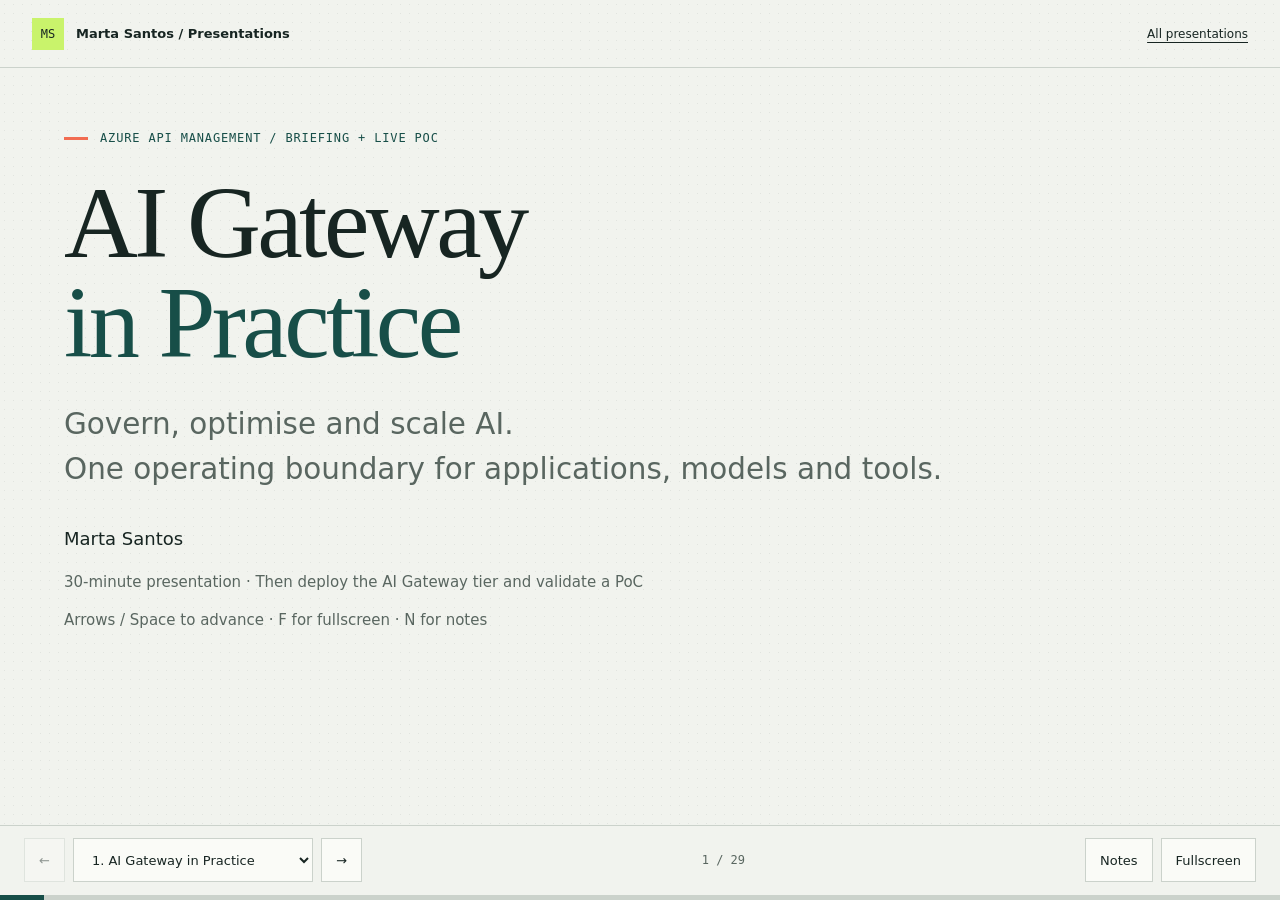
==== commit 565e81f6: "Add timed APIM and AI Gateway tier briefing with dedicated-tier PoC guide Co-authored-by: Copilot <2" ====
--- a/ai-gateway.html
+++ b/ai-gateway.html
@@ -19,27 +19,126 @@
     <noscript><p class="no-script">JavaScript is off: all slides are shown below in reading order. Enable it for slide navigation.</p></noscript>
 
     <section class="slide title-slide" id="title" aria-labelledby="title-heading" tabindex="-1">
-      <div class="eyebrow">Azure API Management / Hands-on workshop</div>
+      <div class="eyebrow">Azure API Management / Briefing + live PoC</div>
       <h1 id="title-heading">AI Gateway<br><span>in Practice</span></h1>
       <p class="subtitle">Govern, optimise and scale AI.<br>One operating boundary for applications, models and tools.</p>
       <p class="author">Marta Santos</p>
-      <p class="hint">16 slides &middot; Six labs &middot; Customer-neutral</p>
+      <p class="hint">30-minute presentation &middot; Then deploy the AI Gateway tier and validate a PoC</p>
       <p class="hint">Arrows / Space to advance &middot; F for fullscreen &middot; N for notes</p>
       <aside class="speaker-notes" hidden><strong>Speaker notes:</strong> Introduce the gateway as an operating model, not just another endpoint. Use arrow keys, Space or the navigation buttons to advance. Swipe on touch screens. Press F for fullscreen and N for notes.</aside>
     </section>
 
+    <section class="slide" id="session-plan" aria-labelledby="session-heading" tabindex="-1">
+      <div class="eyebrow">Part 1 / 00:00&ndash;00:02 / Session contract</div>
+      <h2 id="session-heading">First understand the options.<br>Then build the dedicated tier.</h2>
+      <div class="comparison">
+        <article class="card"><span class="number">First / 30 minutes</span><h3>Presentation + architecture</h3><p>API Management fundamentals, two AI gateway paths, the dedicated tier's runtime and preview constraints.</p></article>
+        <article class="card accent-card"><span class="number">Then / Hands-on</span><h3>Deploy + prove the controls</h3><p>Create a gateway, onboard a model, issue keys, enforce limits, inspect telemetry and add an approved MCP tool.</p></article>
+      </div>
+      <p class="takeaway">We deploy the dedicated AI Gateway tier, not an existing general-purpose APIM instance.</p>
+      <aside class="speaker-notes" hidden><strong>Speaker notes:</strong> Use the title and this slide for the first two minutes. The presentation ends at the hands-on transition slide. PoC duration is additional, not part of the 30-minute briefing. Model resources and permissions must be ready; the gateway itself will be created live. Standard APIM extensions are optional and are not prerequisites.</aside>
+    </section>
+
+    <section class="slide" id="apim-basics" aria-labelledby="apim-heading" tabindex="-1">
+      <div class="eyebrow">Part 1 / 00:02&ndash;00:07 / API Management fundamentals</div>
+      <h2 id="apim-heading">API Management is more<br>than a reverse proxy.</h2>
+      <div class="grid grid-3">
+        <article class="card"><span class="number">Runtime</span><h3>API gateway</h3><p>Accept requests, validate credentials, route to backends, transform traffic, throttle and emit telemetry.</p></article>
+        <article class="card"><span class="number">Configuration</span><h3>Management plane</h3><p>Publish APIs and operations; manage policies, products, subscriptions and API lifecycle.</p></article>
+        <article class="card"><span class="number">Discovery</span><h3>Developer portal</h3><p>Help consumers discover APIs, read documentation and obtain access. Availability varies by tier.</p></article>
+      </div>
+      <p class="takeaway">Clients &rarr; managed API gateway &rarr; REST services, legacy backends or AI endpoints.</p>
+      <p class="source"><a href="https://learn.microsoft.com/en-us/azure/api-management/api-management-key-concepts" target="_blank" rel="noreferrer">Source: API Management overview and key concepts &nearr;</a></p>
+      <aside class="speaker-notes" hidden><strong>Speaker notes:</strong> Spend five minutes across this slide and the next. Separate the data plane from the configuration plane. General-purpose APIM handles API lifecycle and mediation across heterogeneous backends. Products group APIs for consumers; subscriptions provide access keys, while JWT validation and other policies can enforce identity. Do not promise all features in every tier.</aside>
+    </section>
+
+    <section class="slide" id="apim-ai-capabilities" aria-labelledby="apim-ai-heading" tabindex="-1">
+      <div class="eyebrow">Part 1 / API Management fundamentals continued</div>
+      <h2 id="apim-ai-heading">Existing API Management<br>can govern AI traffic too.</h2>
+      <div class="grid grid-3">
+        <article class="card"><h3>Import AI APIs</h3><p>Publish supported language-model APIs, MCP endpoints and agent APIs alongside existing services.</p></article>
+        <article class="card"><h3>Apply API policies</h3><p>Use XML policies for identity, token limits, transformations and telemetry. Import wizards simplify setup.</p></article>
+        <article class="card"><h3>Extend the platform</h3><p>Supported configurations provide backend pools, circuit breakers and semantic caching with an external cache.</p></article>
+      </div>
+      <p class="takeaway">AI gateway capabilities extend the existing APIM gateway; they are not the dedicated AI Gateway tier.</p>
+      <p class="source"><a href="https://learn.microsoft.com/en-us/azure/api-management/genai-gateway-capabilities" target="_blank" rel="noreferrer">Source: AI gateway capabilities in API Management &nearr;</a></p>
+      <aside class="speaker-notes" hidden><strong>Speaker notes:</strong> AI gateway is also a capability name in established APIM tiers. Capability availability varies by tier, protocol and policy. Existing APIM includes a unified model API in preview; that alone does not make the instance the dedicated tier. Semantic caching requires an embeddings endpoint and an external compatible cache such as Azure Managed Redis with RediSearch support.</aside>
+    </section>
+
+    <section class="slide" id="two-paths" aria-labelledby="paths-heading" tabindex="-1">
+      <div class="eyebrow">Part 1 / 00:07&ndash;00:12 / Two related but different paths</div>
+      <h2 id="paths-heading">Same governance goal.<br>Different setup and policy models.</h2>
+      <div class="comparison">
+        <article class="card"><span class="number">General-purpose APIM</span><h3>An API platform with AI capabilities</h3><p>Configure APIs, operations and XML policies in the existing APIM management experience.</p><p>Choose capacity and features through the service tier.</p></article>
+        <article class="card accent-card"><span class="number">Dedicated AI Gateway tier / Preview</span><h3>A model-and-tool-first experience</h3><p>Use a standalone portal, model catalog, runtime keys and visual policy cards.</p><p>No scale units to plan before onboarding models.</p></article>
+      </div>
+      <p class="takeaway">Do not copy an APIM XML policy into the dedicated tier and expect it to work.</p>
+      <p class="source"><a href="https://learn.microsoft.com/en-us/azure/api-management/ai-gateway-overview" target="_blank" rel="noreferrer">Source: dedicated AI Gateway tier overview &nearr;</a></p>
+      <aside class="speaker-notes" hidden><strong>Speaker notes:</strong> Spend five minutes across this slide and the next. The dedicated tier is a dedicated resource in your subscription, not just a switch on an existing APIM API. Portal cards map to structured policy objects rather than XML expressions. Its preview workflow and guarantees differ from established APIM tiers.</aside>
+    </section>
+
+    <section class="slide" id="choose-path" aria-labelledby="choice-heading" tabindex="-1">
+      <div class="eyebrow">Part 1 / Choosing the right starting point</div>
+      <h2 id="choice-heading">Choose for your operating needs.<br>Not just the product name.</h2>
+      <div class="grid grid-3">
+        <article class="card"><h3>Extend existing APIM</h3><p>Consider this for broader API lifecycle, existing platform controls or tier-supported XML policies and extensions.</p></article>
+        <article class="card accent-card"><h3>Try the dedicated tier</h3><p>Consider a fast model/tool-focused pilot when its supported controls and preview terms meet your needs.</p></article>
+        <article class="card"><h3>Keep direct calls simple</h3><p>A single app and model without central governance needs may not require another gateway.</p></article>
+      </div>
+      <p class="takeaway">Today: a noncritical dedicated-tier PoC. Resilience pools and semantic caching remain standard APIM extensions.</p>
+      <aside class="speaker-notes" hidden><strong>Speaker notes:</strong> This is a decision guide, not a claim of feature parity or a universal migration recommendation. Evaluate authentication, isolation, networking, telemetry, guarantees and operational ownership. We are not deploying a second general-purpose APIM instance today.</aside>
+    </section>
+
+    <section class="slide" id="tier-runtime" aria-labelledby="runtime-heading" tabindex="-1">
+      <div class="eyebrow">Part 1 / 00:12&ndash;00:18 / Dedicated-tier essentials</div>
+      <h2 id="runtime-heading">Three identities.<br>Do not confuse their credentials.</h2>
+      <div class="grid grid-3">
+        <article class="card"><span class="number">Administrator</span><h3>Microsoft Entra ID</h3><p>Sign in at ai.gateway.azure.com and manage resources using your permissions.</p></article>
+        <article class="card"><span class="number">Application</span><h3>Runtime access key</h3><p>Send the gateway key in the <code>api-key</code> header. Issue a separate key per app and environment.</p></article>
+        <article class="card"><span class="number">Gateway to backend</span><h3>Managed identity or provider key</h3><p>Configure backend authentication at the gateway. Applications do not receive provider credentials.</p></article>
+      </div>
+      <p class="callout warning">Preview runtime keys are gateway-scoped: every key reaches all published models and tools. Separate keys do not create per-asset permissions.</p>
+      <aside class="speaker-notes" hidden><strong>Speaker notes:</strong> Spend six minutes across runtime, policy and preview slides. Explain that management-plane Entra sign-in is not application runtime authentication. The overview documents gateway-scoped keys with no per-asset scoping yet. Use a gateway isolation boundary appropriate to the pilot and treat all runtime keys as secrets.</aside>
+    </section>
+
+    <section class="slide" id="tier-policies" aria-labelledby="policies-heading" tabindex="-1">
+      <div class="eyebrow">Part 1 / Dedicated-tier controls</div>
+      <h2 id="policies-heading">Choose a policy card.<br>Select assets. Configure. Enforce.</h2>
+      <div class="grid grid-2">
+        <article class="card"><h3>Token rate limit / Models</h3><p>Control token throughput using supported windows and counting dimensions. A blocked call returns 429.</p></article>
+        <article class="card"><h3>Request rate limit / Models + tools</h3><p>Control request volume per caller identity or IP address. A blocked call returns 429.</p></article>
+        <article class="card"><h3>IP filter / Models + tools</h3><p>Allow or deny client network ranges. A blocked call returns 403.</p></article>
+        <article class="card"><h3>Content safety / Models + tools</h3><p>Configure safety checks with an Azure AI Content Safety resource. A blocked call returns 400.</p></article>
+      </div>
+      <p class="source"><a href="https://learn.microsoft.com/en-us/azure/api-management/ai-gateway-govern-secure-assets" target="_blank" rel="noreferrer">Source: policy scope, enforcement and runtime keys &nearr;</a></p>
+      <aside class="speaker-notes" hidden><strong>Speaker notes:</strong> Policies are configured with Type, Assets and Configure steps; no XML is required. Every applicable policy must allow the request. The governance guide describes token counting windows and dimensions; use the options actually available in the preview portal. Limits are operating controls, not authoritative billing. Honour Retry-After on 429 responses. Content safety needs its own resource and calibration, so it is optional in this PoC.</aside>
+    </section>
+
+    <section class="slide" id="tier-preview" aria-labelledby="preview-heading" tabindex="-1">
+      <div class="eyebrow">Part 1 / Preview constraints / Documentation checked 9 October 2026</div>
+      <h2 id="preview-heading">A fast pilot.<br>With explicit boundaries.</h2>
+      <div class="grid grid-3">
+        <article class="card"><h3>Where</h3><p>Documented preview regions: East US 2 and Sweden Central. Subscription access and capacity can vary.</p></article>
+        <article class="card"><h3>Guarantees + cost</h3><p>Public preview has no SLA. Gateway pricing will be announced; models and related resources may incur charges.</p></article>
+        <article class="card"><h3>Networking + data</h3><p>Private Link and outbound VNet integration are in preview. Assess the entire backend and telemetry data path.</p></article>
+      </div>
+      <p class="takeaway">Use approved synthetic prompts, a noncritical workload, a spend boundary and a rollback plan.</p>
+      <p class="source"><a href="https://learn.microsoft.com/en-us/azure/api-management/ai-gateway-overview" target="_blank" rel="noreferrer">Source: preview availability, pricing and guarantees &nearr;</a></p>
+      <aside class="speaker-notes" hidden><strong>Speaker notes:</strong> These are a dated documentation snapshot, not enduring promises. Recheck before running the session. Do not call preview free: related resources can charge and the gateway business model is not yet announced. Configure private networking as a separate prerequisite if the pilot requires it; do not improvise DNS or network changes during the basic deployment.</aside>
+    </section>
+
     <section class="slide" id="journey" aria-labelledby="journey-heading" tabindex="-1">
-      <div class="eyebrow">What we will build together</div>
+      <div class="eyebrow">Part 1 / 00:18&ndash;00:30 / Architecture + PoC design</div>
       <h2 id="journey-heading">One governed boundary.<br>Six practical steps.</h2>
       <div class="grid grid-3">
         <article class="card"><span class="number">01</span><h3>Centralise</h3><p>Route applications through one gateway endpoint.</p></article>
         <article class="card"><span class="number">02</span><h3>Control</h3><p>Apply access, token and request guardrails.</p></article>
-        <article class="card"><span class="number">03</span><h3>Resilience</h3><p>Separate application logic from backend availability.</p></article>
-        <article class="card"><span class="number">04</span><h3>Optimise</h3><p>Reduce avoidable calls and use capacity intelligently.</p></article>
+        <article class="card"><span class="number">03 / APIM extension</span><h3>Resilience</h3><p>Discuss backend pools in a supported standard APIM tier.</p></article>
+        <article class="card"><span class="number">04 / APIM extension</span><h3>Optimise</h3><p>Discuss semantic caching in a supported standard APIM tier.</p></article>
         <article class="card"><span class="number">05</span><h3>Observe</h3><p>Measure tokens, latency and consumer behaviour.</p></article>
         <article class="card"><span class="number">06</span><h3>Govern tools</h3><p>Publish approved MCP tools for agents.</p></article>
       </div>
-      <aside class="speaker-notes" hidden><strong>Speaker notes:</strong> Each lab should answer an operational problem. The core session covers labs 1 to 5; MCP is an extension. This deck makes no Azure calls.</aside>
+      <aside class="speaker-notes" hidden><strong>Speaker notes:</strong> Use the next five slides for the remaining twelve briefing minutes: this map (2), operational problems (2), operating model (2), request flow (3) and architecture (3). Core dedicated-tier validation covers model access, limits, telemetry and an approved MCP tool. Backend pools and semantic caching are separately labelled standard APIM extensions, not dedicated-tier guarantees. This deck makes no Azure calls.</aside>
     </section>
 
     <section class="slide" id="why-gateway" aria-labelledby="why-heading" tabindex="-1">
@@ -84,7 +183,7 @@
         <li><span class="number">05</span><h3>Observe</h3><p>Tokens + latency + outcomes</p></li>
       </ol>
       <p class="takeaway">Applications integrate once. Platform teams manage keys, policies, models and tools.</p>
-      <aside class="speaker-notes" hidden><strong>Speaker notes:</strong> Walk through the lifecycle in order. The dedicated tier's runtime-key model and other authentication methods depend on the actual deployment. Do not rely on an untrusted caller-supplied label for access control.</aside>
+      <aside class="speaker-notes" hidden><strong>Speaker notes:</strong> Dedicated tier: validate api-key, evaluate policies for the target asset, select a model by exact model name or a tool by name, call the backend with gateway-held credentials, return the response and emit telemetry. Do not rely on an untrusted caller-supplied label for access control.</aside>
     </section>
 
     <section class="slide" id="architecture" aria-labelledby="architecture-heading" tabindex="-1">
@@ -115,26 +214,71 @@
     </section>
 
     <section class="slide" id="schedule" aria-labelledby="schedule-heading" tabindex="-1">
-      <div class="eyebrow">Hands-on journey</div>
-      <h2 id="schedule-heading">Three-hour core path.<br>MCP as an extension.</h2>
+      <div class="eyebrow">Part 2 / The 30-minute presentation ends here</div>
+      <h2 id="schedule-heading">Now we deploy.<br>Then we prove the PoC.</h2>
       <div class="split">
         <ol class="timeline">
-          <li><span>00:00</span>Context + environment validation <small>20 min</small></li>
-          <li><span>00:20</span>Lab 1 / Governed access <small>30 min</small></li>
-          <li><span>00:50</span>Lab 2 / Consumption controls <small>30 min</small></li>
-          <li><span>01:20</span>Break <small>10 min</small></li>
-          <li><span>01:30</span>Lab 3 / Backend resilience <small>30 min</small></li>
-          <li><span>02:00</span>Lab 4 / Semantic caching <small>25 min</small></li>
-          <li><span>02:25</span>Lab 5 / Token observability <small>25 min</small></li>
-          <li><span>02:50</span>Wrap-up + pilot decisions <small>10 min</small></li>
+          <li><span>+00:00</span>Validate prerequisites + deploy <small>30 min</small></li>
+          <li><span>+00:30</span>Validate governed model access <small>15 min</small></li>
+          <li><span>+00:45</span>Enforce policy + isolate counters <small>20 min</small></li>
+          <li><span>+01:05</span>Inspect token telemetry <small>15 min</small></li>
+          <li><span>+01:20</span>Publish one approved MCP tool <small>20 min</small></li>
+          <li><span>+01:40</span>Accept PoC + cleanup decisions <small>10 min</small></li>
         </ol>
-        <div class="statement"><h3>Keep provisioning<br>out of the room.</h3><p>Validate the environment, permissions and capability support before starting.</p><p class="small">Schedule the MCP extension separately when more time is needed.</p></div>
-      </div>
-      <aside class="speaker-notes" hidden><strong>Speaker notes:</strong> This is a suggested run of show. Prepare two model backends, a safe API, runtime authentication and a telemetry destination. Use approved noncritical lab resources.</aside>
+        <div class="statement"><h3>Create the gateway live.</h3><p>Prepare model capacity and permissions beforehand. Deploy and configure the gateway together.</p><p class="small">Suggested hands-on plan: 110 minutes additional to the briefing, excluding breaks and optional APIM extensions.</p></div>
+      </div>
+      <aside class="speaker-notes" hidden><strong>Speaker notes:</strong> Stop presentation mode here and switch to the standalone AI Gateway tier portal. Timings are facilitation estimates, not provisioning guarantees. Adjust for audience and access readiness. Only the gateway is created live; pre-existing model deployments, credentials, required roles, a safe tool backend and telemetry access should already be approved.</aside>
+    </section>
+
+    <section class="slide" id="poc-prerequisites" aria-labelledby="prerequisites-heading" tabindex="-1">
+      <div class="eyebrow">Part 2 / Deployment checklist</div>
+      <h2 id="prerequisites-heading">Before clicking Create,<br>check access and capacity.</h2>
+      <div class="grid grid-3">
+        <article class="card"><h3>Azure + Entra</h3><p>Entra sign-in, subscription access and resource-group creation rights, such as Contributor.</p></article>
+        <article class="card"><h3>Approved model</h3><p>A deployed supported chat model with usable capacity. Use a dedicated lab account if importing from Foundry.</p></article>
+        <article class="card"><h3>Backend authentication</h3><p>Provider key or managed identity. Role assignment rights are needed for managed-identity onboarding.</p></article>
+        <article class="card"><h3>Client + secrets</h3><p>PowerShell, curl or an OpenAI SDK. Keep real keys out of slides, repositories and screen recordings.</p></article>
+        <article class="card"><h3>Telemetry + tools</h3><p>An approved telemetry destination and safe OpenAPI or remote MCP backend for the tool exercise.</p></article>
+        <article class="card"><h3>Scope + cost</h3><p>Approved region, synthetic inputs, spend boundary, owner and cleanup plan. Check preview access.</p></article>
+      </div>
+      <aside class="speaker-notes" hidden><strong>Speaker notes:</strong> Contributor alone does not necessarily allow role assignments on model resources. Confirm the necessary permissions with the resource owner. A Foundry account import selects all deployments in each chosen account, not just one model; use a dedicated lab account and inspect the imported inventory. If a prerequisite fails, resolve it before deployment rather than bypassing the control.</aside>
+    </section>
+
+    <section class="slide" id="deploy-tier" aria-labelledby="deploy-heading" tabindex="-1">
+      <div class="eyebrow">Part 2 / Create the dedicated tier</div>
+      <h2 id="deploy-heading">Standalone portal.<br>One new gateway resource.</h2>
+      <ol class="tasks"><li>Sign in to <a href="https://ai.gateway.azure.com" target="_blank" rel="noreferrer">ai.gateway.azure.com</a> using Microsoft Entra ID.</li><li>Select <strong>Create gateway</strong>; choose name, subscription and supported preview region.</li><li>Set the resource group under <strong>Advanced</strong> if needed; select <strong>Create</strong>.</li><li>Wait for activation and record the exact runtime endpoint from the overview.</li></ol>
+      <p class="takeaway">Typical activation: under a minute. End-to-end quickstart: about 20&ndash;30 minutes, when prerequisites are ready.</p>
+      <p class="source"><a href="https://learn.microsoft.com/en-us/azure/api-management/quickstart-ai-gateway-create" target="_blank" rel="noreferrer">Source: create an AI Gateway tier instance &nearr;</a></p>
+      <aside class="speaker-notes" hidden><strong>Speaker notes:</strong> This is the dedicated tier's standalone portal, not the Azure portal's standard APIM API import workflow. Regions documented on 9 October 2026 are East US 2 and Sweden Central. No scale units are chosen. For approved automation, the documented management API version is 2026-05-01-preview; runtime calls use the gateway hostname, not Azure Resource Manager. Do not provision actual Azure resources from this public website.</aside>
+    </section>
+
+    <section class="slide" id="onboard-model" aria-labelledby="onboard-heading" tabindex="-1">
+      <div class="eyebrow">Part 2 / Models + runtime keys</div>
+      <h2 id="onboard-heading">Register the model.<br>Give the application a gateway key.</h2>
+      <ol class="tasks"><li>Use <strong>Configure your gateway / Get started</strong> to discover Foundry accounts, or add a custom model.</li><li>Choose backend key-based or managed-identity authentication; resolve verification warnings.</li><li>Inspect imported models and record the exact, unique gateway model name.</li><li>Use <strong>Keys / Create API key</strong> for one application and environment; store the key securely.</li></ol>
+      <p class="callout warning">Foundry selection is per account: all its deployments are imported. Runtime keys grant access to every published model and tool.</p>
+      <aside class="speaker-notes" hidden><strong>Speaker notes:</strong> Verify the published asset list before issuing access. The managed-identity import wizard can enable a system-assigned identity and assign Foundry User on selected accounts when you have sufficient permissions. A failed account verification can be skipped while other imports proceed, so check results rather than assuming everything succeeded. The Discover playground uses a built-in key; create an app-specific runtime key for the PoC client.</aside>
+    </section>
+
+    <section class="slide" id="first-call" aria-labelledby="call-heading" tabindex="-1">
+      <div class="eyebrow">Part 2 / First model call / PowerShell example</div>
+      <h2 id="call-heading">Change the endpoint.<br>Keep provider keys out of the client.</h2>
+      <pre><code>$body = @{
+  model = $env:AI_GATEWAY_MODEL
+  messages = @(@{ role = "user"; content = "Explain an AI gateway briefly." })
+} | ConvertTo-Json -Depth 4
+
+Invoke-RestMethod -Method Post `
+  -Uri "$($env:AI_GATEWAY_BASE_URL.TrimEnd('/'))/chat/completions" `
+  -Headers @{ "api-key" = $env:AI_GATEWAY_API_KEY } `
+  -ContentType "application/json" -Body $body</code></pre>
+      <p class="takeaway">Set the three environment variables locally. Copy the exact OpenAI-compatible base URL from the gateway; use the registered model name.</p>
+      <aside class="speaker-notes" hidden><strong>Speaker notes:</strong> Run in a local terminal, not this webpage. AI_GATEWAY_BASE_URL is the full model base URL, for example https://&lt;gateway&gt;.azure-api.net/default/models/openai/v1. AI_GATEWAY_MODEL is the exact published model name. AI_GATEWAY_API_KEY is the app runtime key loaded from an approved secret store. This example is for a non-streaming OpenAI-compatible chat model, not Anthropic Messages API passthrough. Check a 200 response with choices/message/content; invalid key should fail with 401, a wrong model name should not silently route elsewhere. Do not log keys or sensitive response payloads.</aside>
     </section>
 
     <section class="slide" id="lab-1" aria-labelledby="lab-1-heading" tabindex="-1">
-      <div class="eyebrow">Lab 1 / Centralise / 30 minutes</div>
+      <div class="eyebrow">Core PoC / Lab 1 / Governed access / 15 minutes</div>
       <h2 id="lab-1-heading">Put the gateway in control.</h2>
       <div class="comparison">
         <div class="card"><span class="number">Before</span><p>Application &rarr; provider &rarr; model</p><p class="small">The application handles provider endpoints and credentials.</p></div>
@@ -146,61 +290,74 @@
     </section>
 
     <section class="slide" id="lab-2" aria-labelledby="lab-2-heading" tabindex="-1">
-      <div class="eyebrow">Lab 2 / Control / 30 minutes</div>
+      <div class="eyebrow">Core PoC / Lab 2 / Policy enforcement / 20 minutes</div>
       <h2 id="lab-2-heading">Control consumption<br>by consumer.</h2>
       <div class="split">
-        <ol class="tasks"><li>Identify the caller using a trusted consumer identity.</li><li>Apply a small token or request limit.</li><li>Generate requests as app-a until the policy enforces it.</li><li>Repeat as app-b and confirm an independent counter.</li></ol>
-        <div class="statement"><h3>Independent counters</h3><p>app-a &rarr; allowance A<br>app-b &rarr; allowance B</p><p class="small">Inspect the real policy response. Rate and quota policies can enforce different limits and status codes.</p></div>
+        <ol class="tasks"><li>Create separate runtime keys for app-a and app-b.</li><li>Use <strong>Policies / Add policy</strong>; select a model and a small request or token limit.</li><li>Count by <strong>caller identity</strong>; send requests with app-a until blocked.</li><li>Repeat with app-b's key and inspect its independent allowance.</li></ol>
+        <div class="statement"><h3>Observe enforcement</h3><p>Allowed request &rarr; success<br>Rate-limited request &rarr; 429</p><p class="small">Honour Retry-After. Use caller identity, not IP counting, for the two-application test.</p></div>
       </div>
       <p class="takeaway">Success: one consumer's exhausted allowance does not consume another's.</p>
-      <aside class="speaker-notes" hidden><strong>Speaker notes:</strong> A caller-controlled app label alone is not a security boundary. Bind the counter key to validated identity. Discuss scope and enforcement windows. Observe actual status codes for the selected policy rather than assuming all restrictions produce the same response.</aside>
+      <aside class="speaker-notes" hidden><strong>Speaker notes:</strong> Dedicated-tier policy cards use Type, Assets and Configure. Request and token rate-limit blocks return 429. Confirm which control rejected the call; backend throttling can also return 429. One key per application plus caller-identity counting demonstrates isolation of counters, not per-model authorisation. Runtime keys remain gateway-scoped. If the portal's preview options differ, inspect current documentation and record the discrepancy.</aside>
+    </section>
+
+    <section class="slide" id="lab-5" aria-labelledby="lab-5-heading" tabindex="-1">
+      <div class="eyebrow">Core PoC / Lab 5 / Telemetry / 15 minutes</div>
+      <h2 id="lab-5-heading">Make consumption visible.<br>Then make decisions.</h2>
+      <div class="grid grid-3">
+        <article class="card"><span class="number">Measure</span><h3>Tokens + performance</h3><p>Prompt, completion and total tokens. Latency and request outcomes.</p></article>
+        <article class="card"><span class="number">Attribute</span><h3>Workload accountability</h3><p>Application, environment and workload dimensions.</p></article>
+        <article class="card accent-card"><span class="number">Act</span><h3>Evidence-led policy</h3><p>Adjust quotas, architecture and cache policy based on observed behaviour.</p></article>
+      </div>
+      <p class="sequence">Measure &rarr; understand &rarr; define policy &rarr; enforce &rarr; measure again</p>
+      <p class="callout warning">Review logging before capturing traffic. Prompts, responses and tool payloads may contain sensitive information.</p>
+      <aside class="speaker-notes" hidden><strong>Speaker notes:</strong> Configure Application Insights in the subscription or another approved OpenTelemetry destination using the gateway's monitoring configuration. Dedicated-tier telemetry uses OpenTelemetry GenAI conventions, including gen_ai.* fields. Generate successful and rejected traffic, inspect supported token and latency fields and correlate the caller. Do not assume prompts are safe to log. Policy counters are not a replacement for provider billing or Azure Cost Management.</aside>
+    </section>
+
+    <section class="slide" id="lab-6" aria-labelledby="lab-6-heading" tabindex="-1">
+      <div class="eyebrow">Core PoC / Lab 6 / Approved MCP tool / 20 minutes</div>
+      <h2 id="lab-6-heading">Give agents approved tools.<br>Not unrestricted APIs.</h2>
+      <ol class="tasks large-tasks"><li><strong>Choose a safe source.</strong> Use an approved remote MCP server or OpenAPI definition.</li><li><strong>Create the MCP server.</strong> Configure backend authentication and review its tool inventory.</li><li><strong>Connect an MCP client.</strong> Use the gateway's toolserver endpoint and runtime key; list tools and call one.</li><li><strong>Inspect telemetry.</strong> Validate the allowed operation and inspect policy and tool-call outcomes.</li></ol>
+      <p class="takeaway">Success: controlled access, a deliberate tool inventory, and clear ownership.</p>
+      <aside class="speaker-notes" hidden><strong>Speaker notes:</strong> The dedicated tier supports remote MCP backends, OpenAPI definitions and built-in connectors; use one already approved source for this PoC. The endpoint follows .../toolservers/&lt;server-name&gt;/mcp; copy its exact URL from the portal. Backend authentication options include None, API Key, OAuth 2.0 and Managed identity as applicable. Restrict the source API or server before exposing it; do not assume keys provide per-tool scoping. Apply request rate limits to tools; token rate limits apply to models. Record who owns approval and lifecycle.</aside>
+    </section>
+
+    <section class="slide" id="poc-acceptance" aria-labelledby="acceptance-heading" tabindex="-1">
+      <div class="eyebrow">Part 2 / Evidence + closeout / 10 minutes</div>
+      <h2 id="acceptance-heading">A successful PoC has evidence.<br>Not just a working demo.</h2>
+      <div class="grid grid-3">
+        <article class="card"><h3>Governed access</h3><p>A real model call succeeds via the gateway. An invalid runtime key is rejected. No provider key is in the client.</p></article>
+        <article class="card"><h3>Control + attribution</h3><p>Limits reject excess traffic; app keys have independent counters. Token and latency telemetry is visible.</p></article>
+        <article class="card"><h3>Tool + closeout</h3><p>An approved MCP operation succeeds. Record gaps, owner and rollback; revoke lab keys and clean up approved lab resources.</p></article>
+      </div>
+      <p class="takeaway">Capture sanitised results, not secrets. Decide whether to proceed, change the design or stop.</p>
+      <aside class="speaker-notes" hidden><strong>Speaker notes:</strong> Record response status, policy identity and timestamps; confirm rate-limit errors originate from the intended control rather than only from the backend. Check the telemetry destination, model/tool inventory and gateway-wide key scope. Do not delete shared model, telemetry or tool resources: clean up only resources explicitly created for this pilot and approved for removal. A failed criterion is a reported gap, not a passed PoC. No production migration is implied.</aside>
     </section>
 
     <section class="slide" id="lab-3" aria-labelledby="lab-3-heading" tabindex="-1">
-      <div class="eyebrow">Lab 3 / Resilience / 30 minutes</div>
+      <div class="eyebrow">Optional extension / Standard APIM / Not the dedicated-tier PoC</div>
       <h2 id="lab-3-heading">Backend capacity changes.<br>The client endpoint does not.</h2>
       <div class="flow route-flow">
         <div><h3>Application</h3><p>Same gateway URL</p></div>
-        <div><h3>AI gateway</h3><p>Backend pool + routing strategy + circuit breaker</p></div>
+        <div><h3>Standard APIM</h3><p>Backend pool + routing strategy + circuit breaker</p></div>
         <div><h3>Deployments</h3><p>Primary capacity<br>Secondary / alternate capacity</p></div>
       </div>
       <p class="sequence">Create two backends &rarr; build a pool &rarr; route the API &rarr; simulate a failure &rarr; inspect recovery</p>
-      <p class="takeaway">Design decision: round-robin, weighted or priority-based routing?</p>
-      <aside class="speaker-notes" hidden><strong>Speaker notes:</strong> Test only in a noncritical environment. Verify the chosen tier's pool and circuit-breaker support. Consider retry safety, data residency, remaining capacity and what happens when all backends fail. Success means observed behaviour matches the intended strategy, not a promise of zero downtime.</aside>
+      <p class="takeaway">Requires a separately configured, supported standard APIM tier. Not deployed in today's core PoC.</p>
+      <p class="source"><a href="https://learn.microsoft.com/en-us/azure/api-management/genai-gateway-capabilities" target="_blank" rel="noreferrer">Source: standard APIM AI capabilities &nearr;</a></p>
+      <aside class="speaker-notes" hidden><strong>Speaker notes:</strong> Skip this extension unless a separate standard APIM instance and model backends are already prepared and in scope. The dedicated-tier overview does not establish support for this backend-pool workflow. In standard APIM, verify tier support and choose round-robin, weighted or priority routing; test only in a noncritical environment. Consider retry safety, data residency and remaining capacity.</aside>
     </section>
 
     <section class="slide" id="lab-4" aria-labelledby="lab-4-heading" tabindex="-1">
-      <div class="eyebrow">Lab 4 / Optimise / 25 minutes</div>
+      <div class="eyebrow">Optional extension / Standard APIM / Not the dedicated-tier PoC</div>
       <h2 id="lab-4-heading">Avoid paying for<br>the same intent twice.</h2>
       <div class="grid grid-3">
         <article class="card"><span class="number">Lookup</span><h3>Prompt + similarity</h3><p>Look for an appropriate cached response using embeddings.</p></article>
         <article class="card accent-card"><span class="number">Hit</span><h3>Return cached response</h3><p>Avoid another model call when reuse is safe.</p></article>
         <article class="card"><span class="number">Miss</span><h3>Call model + store</h3><p>Generate a response and cache it where appropriate.</p></article>
       </div>
-      <p class="sequence">Baseline similar prompts &rarr; configure lookup + store &rarr; compare latency and backend calls</p>
+      <p class="sequence">Standard APIM + embeddings endpoint + compatible external cache. Not established as a dedicated-tier capability by the cited overview.</p>
       <p class="callout warning">Similarity is not correctness. Discuss threshold, TTL and partitioning; cached results can be stale, unsafe or wrong for another context.</p>
-      <aside class="speaker-notes" hidden><strong>Speaker notes:</strong> Choose repeatable, nonsensitive prompts. Compare quality as well as performance. Do not reuse sensitive responses across consumer or access boundaries. Verify cache support and its data location for the chosen tier.</aside>
-    </section>
-
-    <section class="slide" id="lab-5" aria-labelledby="lab-5-heading" tabindex="-1">
-      <div class="eyebrow">Lab 5 / Observe / 25 minutes</div>
-      <h2 id="lab-5-heading">Make consumption visible.<br>Then make decisions.</h2>
-      <div class="grid grid-3">
-        <article class="card"><span class="number">Measure</span><h3>Tokens + performance</h3><p>Prompt, completion and total tokens. Latency and request outcomes.</p></article>
-        <article class="card"><span class="number">Attribute</span><h3>Workload accountability</h3><p>Application, environment and workload dimensions.</p></article>
-        <article class="card accent-card"><span class="number">Act</span><h3>Evidence-led policy</h3><p>Adjust quotas, architecture and cache policy based on observed behaviour.</p></article>
-      </div>
-      <p class="sequence">Measure &rarr; understand &rarr; define policy &rarr; enforce &rarr; measure again</p>
-      <p class="callout warning">Review logging before capturing traffic. Prompts, responses and tool payloads may contain sensitive information.</p>
-      <aside class="speaker-notes" hidden><strong>Speaker notes:</strong> Configure a supported telemetry destination. Generate successful and rejected requests, then explain who consumed capacity and which control should change. Telemetry support and token accounting vary by integration.</aside>
-    </section>
-
-    <section class="slide" id="lab-6" aria-labelledby="lab-6-heading" tabindex="-1">
-      <div class="eyebrow">Lab 6 / Govern tools / Extension</div>
-      <h2 id="lab-6-heading">Give agents approved tools.<br>Not unrestricted APIs.</h2>
-      <ol class="tasks large-tasks"><li><strong>Choose a managed REST API.</strong> Select safe operations for tool exposure.</li><li><strong>Create the MCP server.</strong> Expose only the approved operations where supported.</li><li><strong>Connect an MCP client.</strong> List tools and invoke one through the governed endpoint.</li><li><strong>Inspect telemetry.</strong> Review tool-call traffic and payload sensitivity.</li></ol>
-      <p class="takeaway">Success: controlled access, a deliberate tool inventory, and clear ownership.</p>
-      <aside class="speaker-notes" hidden><strong>Speaker notes:</strong> MCP means Model Context Protocol. Tool approval does not replace per-operation authorisation. Discuss who approves tools, manages changes and owns retirement. Verify current MCP support before the exercise.</aside>
+      <aside class="speaker-notes" hidden><strong>Speaker notes:</strong> Optional standard APIM exercise only. Configure llm-semantic-cache-lookup and llm-semantic-cache-store policies with an embeddings endpoint and an onboarded RediSearch-compatible external cache, such as Azure Managed Redis. Check policy/tier support. Compare repeatable, nonsensitive prompts, latency, calls and quality. Do not reuse sensitive responses across access boundaries.</aside>
     </section>
 
     <section class="slide" id="pilot-guardrails" aria-labelledby="guardrails-heading" tabindex="-1">
@@ -250,7 +407,7 @@
     </div>
     <p id="slide-status" role="status" aria-live="polite" aria-atomic="true"></p>
     <div class="control-group"><button type="button" id="notes-toggle" aria-pressed="false" title="Speaker notes (N)">Notes</button><button type="button" id="fullscreen" aria-pressed="false" title="Fullscreen (F)">Fullscreen</button></div>
-    <progress id="slide-progress" value="1" max="16" aria-label="Slide progress"></progress>
+    <progress id="slide-progress" value="1" max="29" aria-label="Slide progress"></progress>
   </footer>
   <p id="presentation-error" role="alert" hidden></p>
 </body>
--- a/assets/ai-gateway.css
+++ b/assets/ai-gateway.css
@@ -41,6 +41,9 @@
 .hint, .small { color: var(--muted); font-size: 15px; }
 .grid { display: grid; gap: 16px; }
 .grid-3 { grid-template-columns: repeat(3, minmax(0, 1fr)); }
+.grid-2 { grid-template-columns: repeat(2, minmax(0, 1fr)); }
+code { font-family: ui-monospace, Consolas, monospace; }
+pre { padding: 20px; background: var(--deep); color: #f1f3ee; font-size: clamp(14px, 1.4vw, 19px); line-height: 1.6; overflow-x: auto; }
 .card { border: 1px solid var(--line); padding: clamp(16px, 2vw, 24px); background: #fafbf7; }
 .card p { font-size: clamp(16px, 1.45vw, 20px); margin: 10px 0 0; }
 .number { font: 13px monospace; text-transform: uppercase; letter-spacing: 0.05em; color: var(--deep); }
@@ -103,7 +106,7 @@
   .topbar { height: 64px; padding-inline: 16px; }
   .wordmark { font-size: 11px; gap: 8px; }
   .back { font-size: 11px; }
-  .grid-3, .split, .comparison, .flow, .route-flow { grid-template-columns: 1fr; }
+  .grid-3, .grid-2, .split, .comparison, .flow, .route-flow { grid-template-columns: 1fr; }
   .slide { padding: 28px 20px; }
   .title-slide { padding-top: 40px; }
   .flow { margin-block: 24px; }
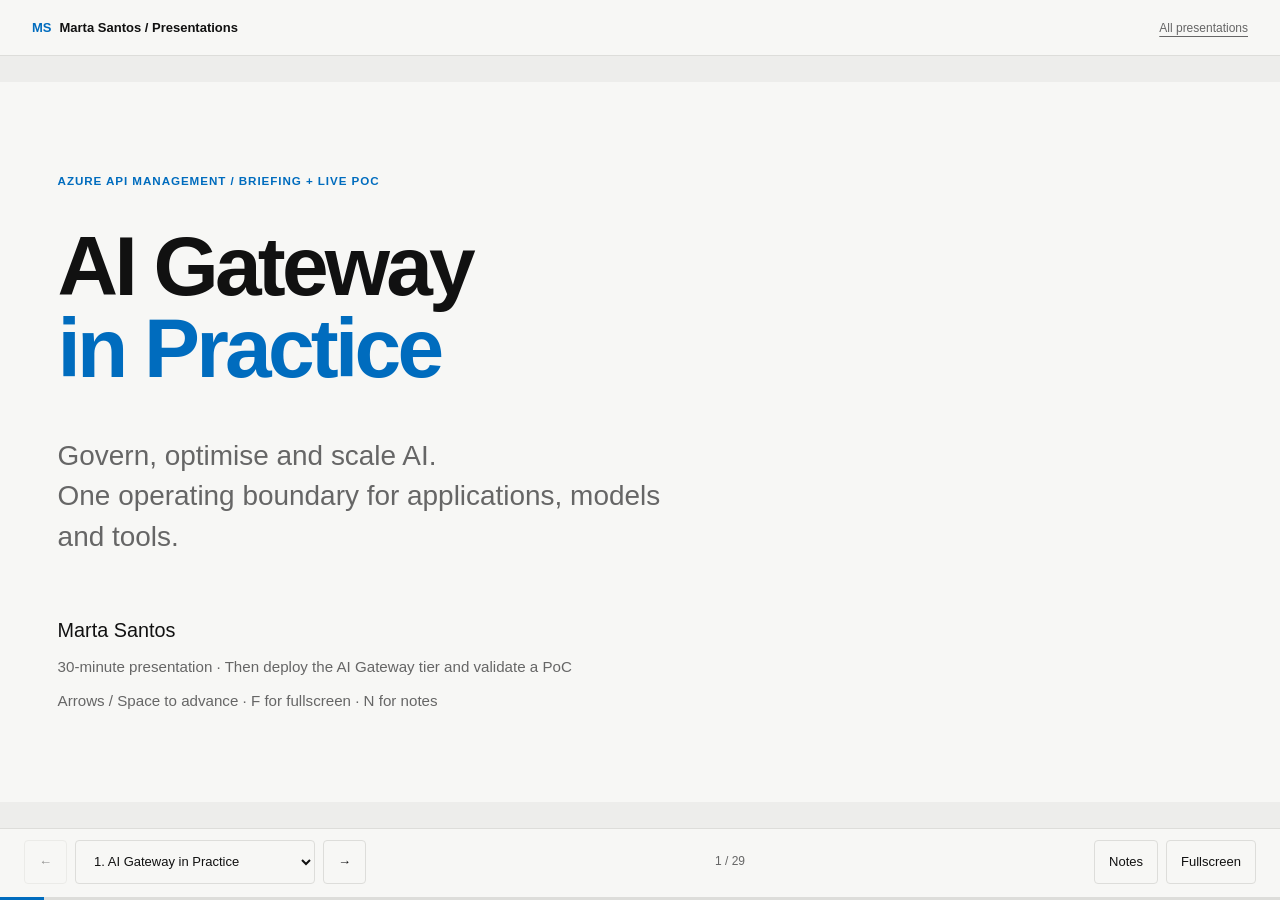
==== commit f4726008: "Restyle AI gateway deck with editorial typography and 16:9 canvas Co-authored-by: Copilot <223556219" ====
--- a/ai-gateway.html
+++ b/ai-gateway.html
@@ -3,7 +3,7 @@
 <head>
   <meta charset="utf-8">
   <meta name="viewport" content="width=device-width, initial-scale=1">
-  <meta name="theme-color" content="#174e48">
+  <meta name="theme-color" content="#f7f7f5">
   <meta name="description" content="AI Gateway in Practice: a customer-neutral web presentation on governed model access, consumption controls, resilience, caching, observability and MCP tools.">
   <title>AI Gateway in Practice | Marta Santos</title>
   <link rel="stylesheet" href="assets/ai-gateway.css">
@@ -208,6 +208,11 @@
           </g>
           <g text-anchor="middle" font-family="system-ui, sans-serif"><text x="490" y="105" font-size="29" fill="#c9f36b">AI GATEWAY</text><text x="490" y="149" font-size="22" fill="white">Identity + policies</text><text x="490" y="188" font-size="22" fill="white">Routing + telemetry</text><text x="490" y="230" font-size="17" fill="#d8e6da">Provider credentials stay here</text></g>
         </svg>
+        <div class="architecture-mobile">
+          <p>Applications + agents<br>&darr; Gateway endpoint</p>
+          <p class="gateway-boundary"><strong>AI gateway</strong><br>Identity + policies<br>Routing + telemetry<br>Provider credentials stay here</p>
+          <p>&darr; Approved backends<br>Primary model deployment<br>Secondary model deployment<br>Approved MCP tools / APIs</p>
+        </div>
       </div>
       <p class="takeaway">The application endpoint stays stable while platform configuration evolves.</p>
       <aside class="speaker-notes" hidden><strong>Speaker notes:</strong> This is a logical architecture, not a guarantee that every capability is available in every tier. Assess model, gateway, cache and telemetry locations as one data path. Tools need their own authorisation and approval process.</aside>
--- a/assets/ai-gateway.css
+++ b/assets/ai-gateway.css
@@ -1,133 +1,168 @@
 :root {
   color-scheme: light;
-  --paper: #f1f3ee;
-  --ink: #172522;
-  --muted: #596660;
-  --line: #cbd2cb;
-  --green: #c9f36b;
-  --deep: #174e48;
-  --coral: #f16c51;
-  font-family: system-ui, -apple-system, "Segoe UI", sans-serif;
-  color: var(--ink);
-  background: var(--paper);
+  --colour-background: #f7f7f5;
+  --colour-surface: #ffffff;
+  --colour-text: #111111;
+  --colour-muted: #666666;
+  --colour-accent: #006cbe;
+  --colour-border: #ddddda;
+  --colour-risk: #8a4b08;
+  --font-sans: "Segoe UI", "Aptos", "Inter", Arial, sans-serif;
+  --space-xs: 0.5rem;
+  --space-sm: 1rem;
+  --space-md: 2rem;
+  --space-lg: 4rem;
+  --space-xl: 6rem;
+  --radius-small: 4px;
+  --border-width: 1px;
+  --duration-fast: 200ms;
+  --duration-standard: 320ms;
+  --easing-standard: cubic-bezier(0.2, 0, 0, 1);
+  font-family: var(--font-sans);
+  color: var(--colour-text);
+  background: var(--colour-background);
 }
 * { box-sizing: border-box; }
 [hidden] { display: none !important; }
-body { margin: 0; background-image: radial-gradient(#17252212 0.7px, transparent 0.7px); background-size: 9px 9px; }
+body { margin: 0; }
 a { color: inherit; text-underline-offset: 4px; }
-:focus-visible { outline: 3px solid var(--deep); outline-offset: 4px; }
-.skip { position: absolute; top: -100px; left: 20px; z-index: 5; background: var(--green); padding: 12px; }
+:focus-visible { outline: 3px solid var(--colour-accent); outline-offset: 4px; }
+.skip { position: absolute; top: -100px; left: 20px; z-index: 5; background: var(--colour-surface); padding: var(--space-sm); }
 .skip:focus { top: 12px; }
-.topbar { height: 68px; padding-inline: 32px; display: flex; justify-content: space-between; align-items: center; gap: 16px; border-bottom: 1px solid var(--line); }
-.wordmark { display: flex; align-items: center; gap: 12px; font-size: 13px; font-weight: 600; text-decoration: none; }
-.mark { width: 32px; height: 32px; display: grid; place-items: center; background: var(--green); font: 12px monospace; flex-shrink: 0; }
-.back { font-size: 12px; white-space: nowrap; }
-.slide { max-width: 1360px; margin: auto; padding: clamp(24px, 4vh, 52px) clamp(24px, 5vw, 80px); border-bottom: 1px solid var(--line); }
+.topbar { height: 56px; padding-inline: var(--space-md); display: flex; justify-content: space-between; align-items: center; gap: var(--space-sm); border-bottom: var(--border-width) solid var(--colour-border); }
+.wordmark { display: flex; align-items: center; gap: var(--space-xs); font-size: 13px; font-weight: 600; text-decoration: none; }
+.mark { color: var(--colour-accent); font-weight: 700; }
+.back { font-size: 12px; white-space: nowrap; color: var(--colour-muted); }
+.slide {
+  position: relative;
+  container-type: inline-size;
+  width: min(100%, 1440px);
+  aspect-ratio: 16 / 9;
+  margin: auto;
+  padding: clamp(32px, 5vw, 80px);
+  background: var(--colour-background);
+  border-bottom: var(--border-width) solid var(--colour-border);
+}
 .slide:focus { outline: none; }
 .presenting { height: 100dvh; display: flex; flex-direction: column; overflow: hidden; }
 .presenting .topbar { flex-shrink: 0; }
-.presenting #deck { flex: 1; min-height: 0; overflow: hidden; }
-.presenting .slide { height: 100%; overflow-y: auto; overscroll-behavior: contain; border: 0; animation: enter 180ms ease-out; }
-.eyebrow { font: 12px monospace; letter-spacing: 0.07em; text-transform: uppercase; color: var(--deep); display: flex; align-items: center; gap: 12px; }
-.eyebrow::before { content: ""; width: 24px; height: 3px; background: var(--coral); flex-shrink: 0; }
-h1, h2 { font-family: Georgia, serif; font-weight: 400; letter-spacing: -0.035em; }
-h1 { font-size: clamp(56px, 8vw, 108px); line-height: 0.98; margin: 28px 0; }
-h2 { font-size: clamp(32px, 4.3vw, 58px); line-height: 1.08; margin: 18px 0 28px; }
-h1 span, h2 span { color: var(--deep); }
-h3 { font-size: clamp(17px, 1.65vw, 22px); margin: 10px 0; line-height: 1.3; }
-p { line-height: 1.55; }
-.subtitle { font-size: clamp(20px, 2.3vw, 30px); color: var(--muted); max-width: 900px; margin: 24px 0; }
-.author { font-size: 18px; margin-top: 32px; }
-.hint, .small { color: var(--muted); font-size: 15px; }
-.grid { display: grid; gap: 16px; }
+.presenting #deck { flex: 1; min-height: 0; display: grid; align-items: center; overflow: hidden; background: #ededeb; }
+.presenting .slide {
+  width: min(100%, calc((100dvh - 128px) * 16 / 9));
+  padding: clamp(32px, 4.5vw, 72px);
+  overflow-y: auto;
+  overscroll-behavior: contain;
+  border: 0;
+  animation: enter var(--duration-fast) var(--easing-standard);
+}
+.eyebrow { margin: 0 0 1.2cqw; font-size: clamp(11px, 1cqw, 14px); font-weight: 600; line-height: 1.3; letter-spacing: 0.08em; text-transform: uppercase; color: var(--colour-accent); }
+h1, h2 { font-family: var(--font-sans); font-weight: 600; letter-spacing: -0.045em; text-wrap: balance; }
+h1 { font-size: clamp(48px, 7.2cqw, 96px); line-height: 0.98; margin: 2cqw 0; }
+h2 { font-size: clamp(30px, 4.6cqw, 64px); line-height: 1.03; margin: 0 0 2.6cqw; max-width: 24ch; }
+h1 span, h2 span { color: var(--colour-accent); }
+h3 { font-size: clamp(17px, 1.85cqw, 25px); font-weight: 600; margin: 0 0 0.8cqw; line-height: 1.25; }
+p { line-height: 1.45; max-width: 62ch; }
+.subtitle { font-size: clamp(20px, 2.4cqw, 32px); color: var(--colour-muted); max-width: 42ch; margin: 2cqw 0; text-wrap: balance; }
+.author { font-size: clamp(16px, 1.7cqw, 22px); margin: 3cqw 0 0; }
+.hint, .small { color: var(--colour-muted); font-size: clamp(14px, 1.3cqw, 17px); }
+.title-slide { display: flex; flex-direction: column; justify-content: center; }
+.title-slide h1 { max-width: 14ch; }
+.title-slide .hint { margin: 1cqw 0 0; }
+.grid { display: grid; gap: 2.2cqw 3cqw; }
 .grid-3 { grid-template-columns: repeat(3, minmax(0, 1fr)); }
 .grid-2 { grid-template-columns: repeat(2, minmax(0, 1fr)); }
-code { font-family: ui-monospace, Consolas, monospace; }
-pre { padding: 20px; background: var(--deep); color: #f1f3ee; font-size: clamp(14px, 1.4vw, 19px); line-height: 1.6; overflow-x: auto; }
-.card { border: 1px solid var(--line); padding: clamp(16px, 2vw, 24px); background: #fafbf7; }
-.card p { font-size: clamp(16px, 1.45vw, 20px); margin: 10px 0 0; }
-.number { font: 13px monospace; text-transform: uppercase; letter-spacing: 0.05em; color: var(--deep); }
-.accent-card { background: var(--deep); color: white; border-color: var(--deep); }
-.accent-card .number { color: var(--green); }
-.accent-card .small { color: #d8e6da; }
-.split { display: grid; grid-template-columns: 1.2fr 1fr; gap: 32px; align-items: start; }
-.key-points, .tasks { font-size: clamp(18px, 1.7vw, 23px); line-height: 1.6; margin: 0; padding-left: 28px; }
-.key-points li, .tasks li { margin-bottom: 12px; padding-left: 6px; }
-.statement { padding: 28px; background: var(--deep); color: white; }
-.statement .number { color: var(--green); }
-.statement p { font-size: clamp(20px, 2vw, 28px); margin: 16px 0 0; }
-.statement .small { font-size: 16px; color: #d8e6da; }
-.takeaway { margin: 24px 0 0; padding: 16px 20px; background: #e5ecdf; border-left: 3px solid var(--deep); font-size: clamp(17px, 1.7vw, 22px); }
-.flow { list-style: none; padding: 0; margin: 32px 0; display: grid; grid-template-columns: repeat(5, minmax(0, 1fr)); gap: 12px; }
-.flow > * { padding: 24px 16px; background: #fafbf7; border: 1px solid var(--line); }
-.flow p { margin-bottom: 0; font-size: 18px; }
+.card { padding: 1.4cqw 0 0; border-top: var(--border-width) solid var(--colour-border); }
+.card p { font-size: clamp(16px, 1.65cqw, 22px); margin: 0.7cqw 0 0; color: var(--colour-muted); }
+.number { display: block; font-size: clamp(12px, 1.1cqw, 15px); font-weight: 600; letter-spacing: 0.05em; color: var(--colour-accent); margin-bottom: 1cqw; }
+.accent-card { border-top-color: var(--colour-accent); }
+.accent-card h3 { color: var(--colour-accent); }
+.comparison { display: grid; grid-template-columns: minmax(0, 0.42fr) minmax(0, 0.58fr); gap: 5cqw; margin-bottom: 2cqw; }
+.comparison .card { padding-top: 1.5cqw; }
+.split { display: grid; grid-template-columns: minmax(0, 0.55fr) minmax(0, 0.45fr); gap: 4cqw; align-items: start; }
+.key-points, .tasks { font-size: clamp(17px, 1.85cqw, 25px); line-height: 1.45; margin: 0; padding-left: 24px; max-width: 62ch; }
+.key-points li, .tasks li { margin-bottom: 1cqw; padding-left: 6px; }
+.tasks li::marker { color: var(--colour-accent); font-weight: 600; }
+.statement { border-left: var(--border-width) solid var(--colour-border); padding-left: 2.5cqw; }
+.statement p { font-size: clamp(20px, 2.2cqw, 30px); margin: 1cqw 0 0; }
+.statement .small { font-size: clamp(15px, 1.45cqw, 19px); color: var(--colour-muted); margin-top: 1.5cqw; }
+.takeaway { margin: 2.2cqw 0 0; padding-top: 1.2cqw; border-top: var(--border-width) solid var(--colour-border); font-size: clamp(16px, 1.75cqw, 23px); max-width: 70ch; }
+.flow { list-style: none; padding: 0; margin: 3cqw 0; display: grid; grid-template-columns: repeat(5, minmax(0, 1fr)); gap: 2cqw; }
+.flow > * { position: relative; padding-top: 1.5cqw; border-top: 2px solid var(--colour-accent); }
+.slide:not([hidden]) .flow > :not(:last-child)::after { content: "\2192"; position: absolute; top: -17px; right: -1.5cqw; background: var(--colour-background); color: var(--colour-accent); font-size: 24px; }
+.flow p { margin: 0.8cqw 0 0; color: var(--colour-muted); font-size: clamp(16px, 1.65cqw, 22px); }
 .route-flow { grid-template-columns: 1fr 1.2fr 1fr; }
-.route-flow > :nth-child(2) { background: var(--deep); color: white; }
-.sequence { font-size: clamp(18px, 1.8vw, 24px); line-height: 1.7; }
-.diagram svg { display: block; width: 100%; max-height: 340px; }
-.comparison { display: grid; grid-template-columns: repeat(2, minmax(0, 1fr)); gap: 20px; margin-bottom: 24px; }
+.sequence { font-size: clamp(17px, 1.8cqw, 24px); margin: 2cqw 0; }
+.diagram svg { display: block; width: 100%; max-height: 23cqw; }
+.diagram svg marker path { fill: var(--colour-accent); }
+.diagram svg > g[marker-end] { stroke: var(--colour-accent); }
+.diagram svg rect { fill: var(--colour-surface); stroke: var(--colour-border); rx: 4px; }
+.diagram svg > rect:nth-of-type(2) { fill: var(--colour-accent); stroke: var(--colour-accent); }
+.diagram svg > g[fill] { fill: var(--colour-text); }
+.diagram svg > g:last-child text { fill: var(--colour-surface); }
+.diagram svg text { font-family: var(--font-sans); }
+.architecture-mobile { display: none; }
 .timeline { list-style: none; padding: 0; margin: 0; }
-.timeline li { display: grid; grid-template-columns: 64px 1fr 56px; gap: 12px; padding: 10px 0; border-bottom: 1px solid var(--line); font-size: 17px; }
-.timeline span { font-family: monospace; color: var(--deep); }
-.timeline small { color: var(--muted); text-align: right; }
-.large-tasks li { margin-bottom: 20px; }
-.callout { padding: 16px 20px; font-size: 18px; }
-.warning { background: #f9eee6; border-left: 3px solid var(--coral); }
-.source { font-size: 15px; margin-top: 20px; color: var(--deep); }
-.title-slide { padding-top: clamp(36px, 7vh, 80px); }
-.closing-slide h2 { font-size: clamp(38px, 5vw, 72px); }
-.speaker-notes { padding: 20px; border: 1px dashed var(--deep); background: #fff; margin-top: 24px; line-height: 1.7; font-size: 16px; }
-.controls { position: relative; display: flex; align-items: center; justify-content: space-between; gap: 12px; padding: 12px 24px 18px; background: var(--paper); border-top: 1px solid var(--line); flex-shrink: 0; }
+.timeline li { display: grid; grid-template-columns: 64px 1fr 56px; gap: 12px; padding: 0.8cqw 0; border-bottom: var(--border-width) solid var(--colour-border); font-size: clamp(15px, 1.45cqw, 20px); }
+.timeline span { color: var(--colour-accent); font-variant-numeric: tabular-nums; }
+.timeline small { color: var(--colour-muted); text-align: right; }
+code { font-family: Consolas, "Courier New", monospace; }
+pre { margin: 0; padding: 1.6cqw; background: var(--colour-surface); border-left: 3px solid var(--colour-accent); font-size: clamp(13px, 1.35cqw, 18px); line-height: 1.55; white-space: pre-wrap; overflow-wrap: anywhere; }
+.callout { margin: 1.6cqw 0 0; padding-left: 1.5cqw; font-size: clamp(16px, 1.65cqw, 22px); max-width: 70ch; }
+.warning { border-left: 2px solid var(--colour-risk); color: var(--colour-risk); }
+.source { font-size: clamp(13px, 1.1cqw, 15px); margin: 1.3cqw 0 0; color: var(--colour-muted); }
+.closing-slide h2 { font-size: clamp(38px, 5.4cqw, 72px); max-width: 22ch; }
+.speaker-notes { padding: var(--space-sm); border-top: var(--border-width) solid var(--colour-accent); background: var(--colour-surface); margin-top: var(--space-md); line-height: 1.6; font-size: 16px; }
+.controls { position: relative; display: flex; align-items: center; justify-content: space-between; gap: 12px; height: 72px; padding: 10px 24px 16px; background: var(--colour-background); border-top: var(--border-width) solid var(--colour-border); flex-shrink: 0; }
 .control-group { display: flex; align-items: center; gap: 8px; }
-button, select { font: inherit; color: var(--ink); border: 1px solid var(--line); background: #fafbf7; min-height: 44px; padding: 10px 14px; font-size: 13px; }
+button, select { font: inherit; color: var(--colour-text); border: var(--border-width) solid var(--colour-border); border-radius: var(--radius-small); background: transparent; min-height: 44px; padding: 10px 14px; font-size: 13px; }
 button { cursor: pointer; }
-button:hover:not(:disabled), button[aria-pressed="true"] { background: var(--green); }
+button:hover:not(:disabled), button[aria-pressed="true"] { border-color: var(--colour-accent); color: var(--colour-accent); }
 button:disabled { cursor: default; opacity: 0.45; }
 select { max-width: 240px; }
-#slide-status { font: 12px monospace; color: var(--muted); margin: 0; }
-#slide-progress { position: absolute; bottom: 0; left: 0; height: 5px; width: 100%; border: 0; border-radius: 0; appearance: none; }
-#slide-progress::-webkit-progress-bar { background: var(--line); }
-#slide-progress::-webkit-progress-value { background: var(--deep); }
-#slide-progress::-moz-progress-bar { background: var(--deep); }
-#presentation-error { position: fixed; bottom: 90px; left: 20px; right: 20px; z-index: 10; padding: 16px; border: 1px solid var(--coral); background: #f9eee6; }
-.no-script { padding: 24px; }
+#slide-status { font-size: 12px; color: var(--colour-muted); margin: 0; font-variant-numeric: tabular-nums; }
+#slide-progress { position: absolute; bottom: 0; left: 0; height: 3px; width: 100%; border: 0; border-radius: 0; appearance: none; }
+#slide-progress::-webkit-progress-bar { background: var(--colour-border); }
+#slide-progress::-webkit-progress-value { background: var(--colour-accent); }
+#slide-progress::-moz-progress-bar { background: var(--colour-accent); }
+#presentation-error { position: fixed; bottom: 90px; left: 20px; right: 20px; z-index: 10; padding: var(--space-sm); border: var(--border-width) solid var(--colour-risk); background: var(--colour-surface); }
+.no-script { padding: var(--space-md); }
 .sr-only { position: absolute; width: 1px; height: 1px; margin: -1px; overflow: hidden; clip-path: inset(50%); white-space: nowrap; }
-@keyframes enter { from { opacity: 0; transform: translateY(6px); } to { opacity: 1; transform: translateY(0); } }
-@media (min-width: 761px) and (max-height: 850px) {
-  .slide { padding: 24px 48px; }
-  h2 { font-size: clamp(32px, 3.7vw, 48px); margin: 16px 0 20px; }
-  .card { padding: 18px; }
-  .card p { font-size: 18px; }
-  .diagram svg { max-height: 260px; }
-  .takeaway { font-size: 18px; margin-top: 20px; padding-block: 12px; }
-  .title-slide { padding-top: 40px; }
-}
+@keyframes enter { from { opacity: 0; transform: translateY(8px); } to { opacity: 1; transform: translateY(0); } }
 @media (max-width: 760px) {
-  .topbar { height: 64px; padding-inline: 16px; }
-  .wordmark { font-size: 11px; gap: 8px; }
-  .back { font-size: 11px; }
-  .grid-3, .grid-2, .split, .comparison, .flow, .route-flow { grid-template-columns: 1fr; }
-  .slide { padding: 28px 20px; }
-  .title-slide { padding-top: 40px; }
-  .flow { margin-block: 24px; }
-  .flow > * { padding: 16px; }
-  .flow h3, .flow p { margin-block: 8px; }
-  .diagram { overflow-x: auto; }
-  .diagram svg { min-width: 640px; }
-  .controls { flex-wrap: wrap; padding: 8px 12px 14px; gap: 8px; }
+  .topbar { padding-inline: var(--space-sm); }
+  .wordmark, .back { font-size: 11px; }
+  .presenting #deck { display: block; }
+  .slide, .presenting .slide { width: 100%; aspect-ratio: auto; padding: 32px 24px; }
+  .presenting .slide { height: 100%; }
+  h2 { font-size: 34px; margin-bottom: 28px; }
+  h3 { font-size: 20px; margin-bottom: 12px; }
+  .eyebrow { margin-bottom: 20px; }
+  .grid-3, .grid-2, .split, .comparison, .flow, .route-flow { grid-template-columns: 1fr; gap: 28px; }
+  .card, .flow > * { padding-top: 16px; }
+  .card p, .flow p, .tasks, .key-points { font-size: 18px; }
+  .number { margin-bottom: 12px; }
+  .statement { border-left: 0; border-top: var(--border-width) solid var(--colour-border); padding: 20px 0 0; }
+  .takeaway, .callout, .sequence { margin-top: 28px; }
+  .tasks li, .key-points li { margin-bottom: 16px; }
+  .slide:not([hidden]) .flow > :not(:last-child)::after { content: none; }
+  .diagram svg { display: none; }
+  .architecture-mobile { display: grid; gap: 20px; }
+  .architecture-mobile p { margin: 0; padding: 16px; border: var(--border-width) solid var(--colour-border); font-size: 18px; }
+  .architecture-mobile .gateway-boundary { border-color: var(--colour-accent); }
+  .timeline li { font-size: 16px; grid-template-columns: 52px 1fr 48px; gap: 8px; padding-block: 12px; }
+  pre { padding: 16px; font-size: 15px; }
+  .controls { height: auto; min-height: 96px; flex-wrap: wrap; padding: 8px 12px 14px; gap: 8px; }
   #slide-status { order: 3; width: 100%; text-align: center; }
   select { max-width: 140px; }
   button, select { padding: 8px 10px; }
-  .timeline li { font-size: 14px; grid-template-columns: 46px 1fr 46px; gap: 8px; }
 }
-@media (max-width: 400px) {
-  .controls { justify-content: center; }
-  .wordmark span:last-child { max-width: 150px; }
+@media (max-width: 400px) { .controls { justify-content: center; } .wordmark span:last-child { max-width: 150px; } }
+@media (prefers-reduced-motion: reduce) {
+  *, *::before, *::after { scroll-behavior: auto !important; animation-duration: 0.01ms !important; animation-iteration-count: 1 !important; transition-duration: 0.01ms !important; }
 }
-@media (prefers-reduced-motion: reduce) { .presenting .slide { animation: none; } }
 @media print {
   .topbar, .controls, .skip, #presentation-error { display: none !important; }
-  .presenting, .presenting #deck { height: auto; overflow: visible; display: block; }
-  .slide[hidden], .presenting .slide { display: block !important; height: auto; overflow: visible; break-after: page; }
+  .presenting, .presenting #deck { height: auto; overflow: visible; display: block; background: var(--colour-background); }
+  .slide[hidden], .presenting .slide { display: block !important; width: 100%; height: auto; overflow: visible; break-after: page; }
   .speaker-notes { display: none !important; }
 }
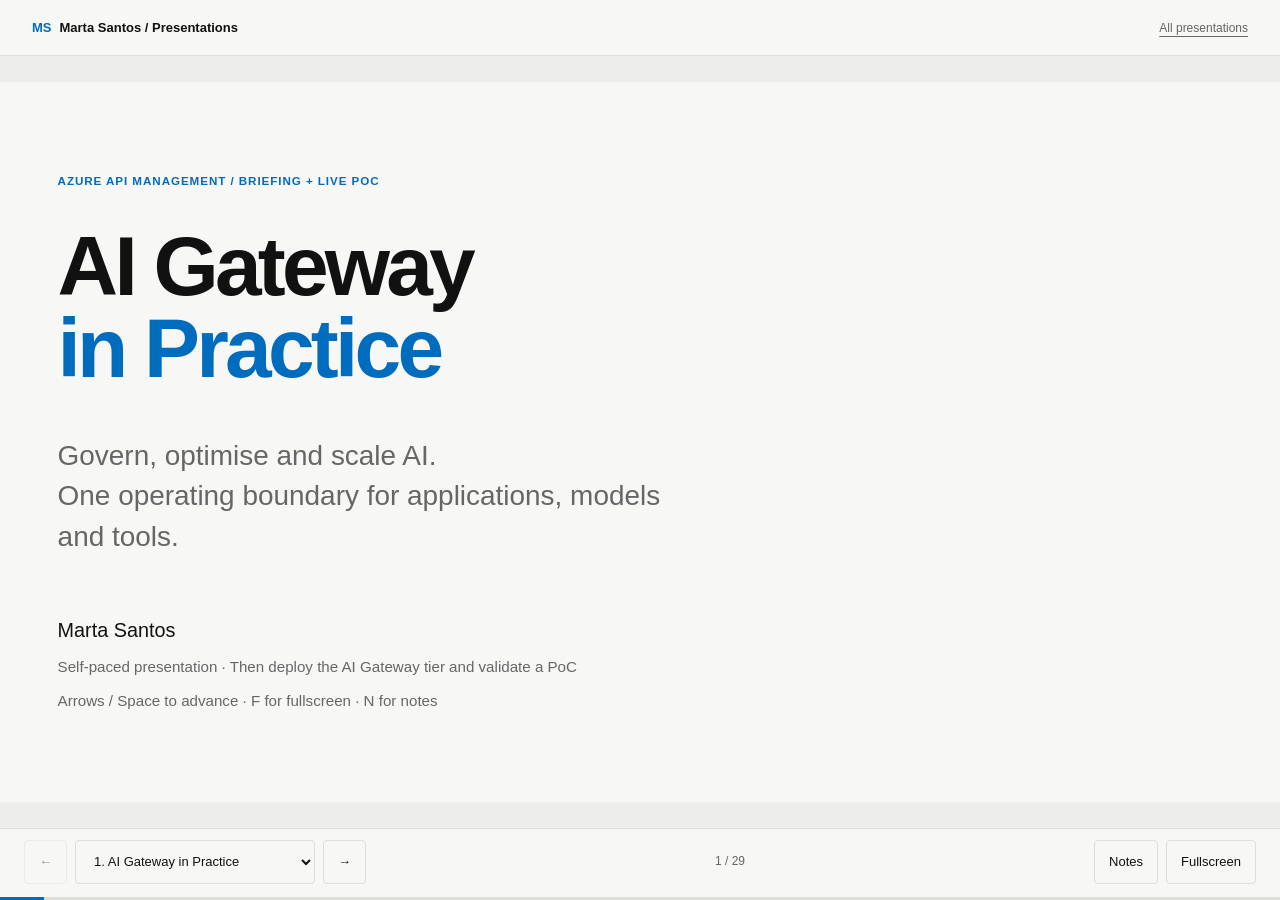
==== commit 5dda027f: "Remove fixed session timings and make AI gateway workshop self-paced Co-authored-by: Copilot <223556" ====
--- a/ai-gateway.html
+++ b/ai-gateway.html
@@ -6,8 +6,8 @@
   <meta name="theme-color" content="#f7f7f5">
   <meta name="description" content="AI Gateway in Practice: a customer-neutral web presentation on governed model access, consumption controls, resilience, caching, observability and MCP tools.">
   <title>AI Gateway in Practice | Marta Santos</title>
-  <link rel="stylesheet" href="assets/ai-gateway.css">
-  <script src="assets/ai-gateway.js" defer></script>
+  <link rel="stylesheet" href="assets/ai-gateway.css?v=self-paced-20261009">
+  <script src="assets/ai-gateway.js?v=briefing-20261009" defer></script>
 </head>
 <body>
   <a class="skip" href="#deck">Skip to presentation</a>
@@ -23,24 +23,24 @@
       <h1 id="title-heading">AI Gateway<br><span>in Practice</span></h1>
       <p class="subtitle">Govern, optimise and scale AI.<br>One operating boundary for applications, models and tools.</p>
       <p class="author">Marta Santos</p>
-      <p class="hint">30-minute presentation &middot; Then deploy the AI Gateway tier and validate a PoC</p>
+      <p class="hint">Self-paced presentation &middot; Then deploy the AI Gateway tier and validate a PoC</p>
       <p class="hint">Arrows / Space to advance &middot; F for fullscreen &middot; N for notes</p>
       <aside class="speaker-notes" hidden><strong>Speaker notes:</strong> Introduce the gateway as an operating model, not just another endpoint. Use arrow keys, Space or the navigation buttons to advance. Swipe on touch screens. Press F for fullscreen and N for notes.</aside>
     </section>
 
     <section class="slide" id="session-plan" aria-labelledby="session-heading" tabindex="-1">
-      <div class="eyebrow">Part 1 / 00:00&ndash;00:02 / Session contract</div>
+      <div class="eyebrow">Part 1 / Session overview</div>
       <h2 id="session-heading">First understand the options.<br>Then build the dedicated tier.</h2>
       <div class="comparison">
-        <article class="card"><span class="number">First / 30 minutes</span><h3>Presentation + architecture</h3><p>API Management fundamentals, two AI gateway paths, the dedicated tier's runtime and preview constraints.</p></article>
+        <article class="card"><span class="number">First / Understand</span><h3>Presentation + architecture</h3><p>API Management fundamentals, two AI gateway paths, the dedicated tier's runtime and preview constraints.</p></article>
         <article class="card accent-card"><span class="number">Then / Hands-on</span><h3>Deploy + prove the controls</h3><p>Create a gateway, onboard a model, issue keys, enforce limits, inspect telemetry and add an approved MCP tool.</p></article>
       </div>
       <p class="takeaway">We deploy the dedicated AI Gateway tier, not an existing general-purpose APIM instance.</p>
-      <aside class="speaker-notes" hidden><strong>Speaker notes:</strong> Use the title and this slide for the first two minutes. The presentation ends at the hands-on transition slide. PoC duration is additional, not part of the 30-minute briefing. Model resources and permissions must be ready; the gateway itself will be created live. Standard APIM extensions are optional and are not prerequisites.</aside>
+      <aside class="speaker-notes" hidden><strong>Speaker notes:</strong> Follow the session at the audience's pace. The introduction ends at the hands-on transition slide. Model resources and permissions must be ready; the gateway itself will be created live. Standard APIM extensions are optional and are not prerequisites.</aside>
     </section>
 
     <section class="slide" id="apim-basics" aria-labelledby="apim-heading" tabindex="-1">
-      <div class="eyebrow">Part 1 / 00:02&ndash;00:07 / API Management fundamentals</div>
+      <div class="eyebrow">Part 1 / API Management fundamentals</div>
       <h2 id="apim-heading">API Management is more<br>than a reverse proxy.</h2>
       <div class="grid grid-3">
         <article class="card"><span class="number">Runtime</span><h3>API gateway</h3><p>Accept requests, validate credentials, route to backends, transform traffic, throttle and emit telemetry.</p></article>
@@ -49,7 +49,7 @@
       </div>
       <p class="takeaway">Clients &rarr; managed API gateway &rarr; REST services, legacy backends or AI endpoints.</p>
       <p class="source"><a href="https://learn.microsoft.com/en-us/azure/api-management/api-management-key-concepts" target="_blank" rel="noreferrer">Source: API Management overview and key concepts &nearr;</a></p>
-      <aside class="speaker-notes" hidden><strong>Speaker notes:</strong> Spend five minutes across this slide and the next. Separate the data plane from the configuration plane. General-purpose APIM handles API lifecycle and mediation across heterogeneous backends. Products group APIs for consumers; subscriptions provide access keys, while JWT validation and other policies can enforce identity. Do not promise all features in every tier.</aside>
+      <aside class="speaker-notes" hidden><strong>Speaker notes:</strong> Separate the data plane from the configuration plane. General-purpose APIM handles API lifecycle and mediation across heterogeneous backends. Products group APIs for consumers; subscriptions provide access keys, while JWT validation and other policies can enforce identity. Do not promise all features in every tier.</aside>
     </section>
 
     <section class="slide" id="apim-ai-capabilities" aria-labelledby="apim-ai-heading" tabindex="-1">
@@ -66,7 +66,7 @@
     </section>
 
     <section class="slide" id="two-paths" aria-labelledby="paths-heading" tabindex="-1">
-      <div class="eyebrow">Part 1 / 00:07&ndash;00:12 / Two related but different paths</div>
+      <div class="eyebrow">Part 1 / Two related but different paths</div>
       <h2 id="paths-heading">Same governance goal.<br>Different setup and policy models.</h2>
       <div class="comparison">
         <article class="card"><span class="number">General-purpose APIM</span><h3>An API platform with AI capabilities</h3><p>Configure APIs, operations and XML policies in the existing APIM management experience.</p><p>Choose capacity and features through the service tier.</p></article>
@@ -74,7 +74,7 @@
       </div>
       <p class="takeaway">Do not copy an APIM XML policy into the dedicated tier and expect it to work.</p>
       <p class="source"><a href="https://learn.microsoft.com/en-us/azure/api-management/ai-gateway-overview" target="_blank" rel="noreferrer">Source: dedicated AI Gateway tier overview &nearr;</a></p>
-      <aside class="speaker-notes" hidden><strong>Speaker notes:</strong> Spend five minutes across this slide and the next. The dedicated tier is a dedicated resource in your subscription, not just a switch on an existing APIM API. Portal cards map to structured policy objects rather than XML expressions. Its preview workflow and guarantees differ from established APIM tiers.</aside>
+      <aside class="speaker-notes" hidden><strong>Speaker notes:</strong> The dedicated tier is a dedicated resource in your subscription, not just a switch on an existing APIM API. Portal cards map to structured policy objects rather than XML expressions. Its preview workflow and guarantees differ from established APIM tiers.</aside>
     </section>
 
     <section class="slide" id="choose-path" aria-labelledby="choice-heading" tabindex="-1">
@@ -90,7 +90,7 @@
     </section>
 
     <section class="slide" id="tier-runtime" aria-labelledby="runtime-heading" tabindex="-1">
-      <div class="eyebrow">Part 1 / 00:12&ndash;00:18 / Dedicated-tier essentials</div>
+      <div class="eyebrow">Part 1 / Dedicated-tier essentials</div>
       <h2 id="runtime-heading">Three identities.<br>Do not confuse their credentials.</h2>
       <div class="grid grid-3">
         <article class="card"><span class="number">Administrator</span><h3>Microsoft Entra ID</h3><p>Sign in at ai.gateway.azure.com and manage resources using your permissions.</p></article>
@@ -98,7 +98,7 @@
         <article class="card"><span class="number">Gateway to backend</span><h3>Managed identity or provider key</h3><p>Configure backend authentication at the gateway. Applications do not receive provider credentials.</p></article>
       </div>
       <p class="callout warning">Preview runtime keys are gateway-scoped: every key reaches all published models and tools. Separate keys do not create per-asset permissions.</p>
-      <aside class="speaker-notes" hidden><strong>Speaker notes:</strong> Spend six minutes across runtime, policy and preview slides. Explain that management-plane Entra sign-in is not application runtime authentication. The overview documents gateway-scoped keys with no per-asset scoping yet. Use a gateway isolation boundary appropriate to the pilot and treat all runtime keys as secrets.</aside>
+      <aside class="speaker-notes" hidden><strong>Speaker notes:</strong> Explain that management-plane Entra sign-in is not application runtime authentication. The overview documents gateway-scoped keys with no per-asset scoping yet. Use a gateway isolation boundary appropriate to the pilot and treat all runtime keys as secrets.</aside>
     </section>
 
     <section class="slide" id="tier-policies" aria-labelledby="policies-heading" tabindex="-1">
@@ -128,7 +128,7 @@
     </section>
 
     <section class="slide" id="journey" aria-labelledby="journey-heading" tabindex="-1">
-      <div class="eyebrow">Part 1 / 00:18&ndash;00:30 / Architecture + PoC design</div>
+      <div class="eyebrow">Part 1 / Architecture + PoC design</div>
       <h2 id="journey-heading">One governed boundary.<br>Six practical steps.</h2>
       <div class="grid grid-3">
         <article class="card"><span class="number">01</span><h3>Centralise</h3><p>Route applications through one gateway endpoint.</p></article>
@@ -138,7 +138,7 @@
         <article class="card"><span class="number">05</span><h3>Observe</h3><p>Measure tokens, latency and consumer behaviour.</p></article>
         <article class="card"><span class="number">06</span><h3>Govern tools</h3><p>Publish approved MCP tools for agents.</p></article>
       </div>
-      <aside class="speaker-notes" hidden><strong>Speaker notes:</strong> Use the next five slides for the remaining twelve briefing minutes: this map (2), operational problems (2), operating model (2), request flow (3) and architecture (3). Core dedicated-tier validation covers model access, limits, telemetry and an approved MCP tool. Backend pools and semantic caching are separately labelled standard APIM extensions, not dedicated-tier guarantees. This deck makes no Azure calls.</aside>
+      <aside class="speaker-notes" hidden><strong>Speaker notes:</strong> Connect the operating problems to the request flow and architecture. Core dedicated-tier validation covers model access, limits, telemetry and an approved MCP tool. Backend pools and semantic caching are separately labelled standard APIM extensions, not dedicated-tier guarantees. This deck makes no Azure calls.</aside>
     </section>
 
     <section class="slide" id="why-gateway" aria-labelledby="why-heading" tabindex="-1">
@@ -219,20 +219,20 @@
     </section>
 
     <section class="slide" id="schedule" aria-labelledby="schedule-heading" tabindex="-1">
-      <div class="eyebrow">Part 2 / The 30-minute presentation ends here</div>
+      <div class="eyebrow">Part 2 / From presentation to hands-on</div>
       <h2 id="schedule-heading">Now we deploy.<br>Then we prove the PoC.</h2>
       <div class="split">
-        <ol class="timeline">
-          <li><span>+00:00</span>Validate prerequisites + deploy <small>30 min</small></li>
-          <li><span>+00:30</span>Validate governed model access <small>15 min</small></li>
-          <li><span>+00:45</span>Enforce policy + isolate counters <small>20 min</small></li>
-          <li><span>+01:05</span>Inspect token telemetry <small>15 min</small></li>
-          <li><span>+01:20</span>Publish one approved MCP tool <small>20 min</small></li>
-          <li><span>+01:40</span>Accept PoC + cleanup decisions <small>10 min</small></li>
+        <ol class="session-steps">
+          <li><span>01</span>Validate prerequisites + deploy</li>
+          <li><span>02</span>Validate governed model access</li>
+          <li><span>03</span>Enforce policy + isolate counters</li>
+          <li><span>04</span>Inspect token telemetry</li>
+          <li><span>05</span>Publish one approved MCP tool</li>
+          <li><span>06</span>Accept PoC + cleanup decisions</li>
         </ol>
-        <div class="statement"><h3>Create the gateway live.</h3><p>Prepare model capacity and permissions beforehand. Deploy and configure the gateway together.</p><p class="small">Suggested hands-on plan: 110 minutes additional to the briefing, excluding breaks and optional APIM extensions.</p></div>
-      </div>
-      <aside class="speaker-notes" hidden><strong>Speaker notes:</strong> Stop presentation mode here and switch to the standalone AI Gateway tier portal. Timings are facilitation estimates, not provisioning guarantees. Adjust for audience and access readiness. Only the gateway is created live; pre-existing model deployments, credentials, required roles, a safe tool backend and telemetry access should already be approved.</aside>
+        <div class="statement"><h3>Create the gateway live.</h3><p>Prepare model capacity and permissions beforehand. Deploy and configure the gateway together.</p><p class="small">Move through each step at your own pace. Complete its validation before continuing.</p></div>
+      </div>
+      <aside class="speaker-notes" hidden><strong>Speaker notes:</strong> Switch to the standalone AI Gateway tier portal when ready. Adjust for audience and access readiness. Only the gateway is created live; pre-existing model deployments, credentials, required roles, a safe tool backend and telemetry access should already be approved.</aside>
     </section>
 
     <section class="slide" id="poc-prerequisites" aria-labelledby="prerequisites-heading" tabindex="-1">
@@ -253,7 +253,7 @@
       <div class="eyebrow">Part 2 / Create the dedicated tier</div>
       <h2 id="deploy-heading">Standalone portal.<br>One new gateway resource.</h2>
       <ol class="tasks"><li>Sign in to <a href="https://ai.gateway.azure.com" target="_blank" rel="noreferrer">ai.gateway.azure.com</a> using Microsoft Entra ID.</li><li>Select <strong>Create gateway</strong>; choose name, subscription and supported preview region.</li><li>Set the resource group under <strong>Advanced</strong> if needed; select <strong>Create</strong>.</li><li>Wait for activation and record the exact runtime endpoint from the overview.</li></ol>
-      <p class="takeaway">Typical activation: under a minute. End-to-end quickstart: about 20&ndash;30 minutes, when prerequisites are ready.</p>
+      <p class="takeaway">Continue when the gateway is active and the runtime endpoint is available.</p>
       <p class="source"><a href="https://learn.microsoft.com/en-us/azure/api-management/quickstart-ai-gateway-create" target="_blank" rel="noreferrer">Source: create an AI Gateway tier instance &nearr;</a></p>
       <aside class="speaker-notes" hidden><strong>Speaker notes:</strong> This is the dedicated tier's standalone portal, not the Azure portal's standard APIM API import workflow. Regions documented on 9 October 2026 are East US 2 and Sweden Central. No scale units are chosen. For approved automation, the documented management API version is 2026-05-01-preview; runtime calls use the gateway hostname, not Azure Resource Manager. Do not provision actual Azure resources from this public website.</aside>
     </section>
@@ -283,7 +283,7 @@
     </section>
 
     <section class="slide" id="lab-1" aria-labelledby="lab-1-heading" tabindex="-1">
-      <div class="eyebrow">Core PoC / Lab 1 / Governed access / 15 minutes</div>
+      <div class="eyebrow">Core PoC / Lab 1 / Governed access</div>
       <h2 id="lab-1-heading">Put the gateway in control.</h2>
       <div class="comparison">
         <div class="card"><span class="number">Before</span><p>Application &rarr; provider &rarr; model</p><p class="small">The application handles provider endpoints and credentials.</p></div>
@@ -295,7 +295,7 @@
     </section>
 
     <section class="slide" id="lab-2" aria-labelledby="lab-2-heading" tabindex="-1">
-      <div class="eyebrow">Core PoC / Lab 2 / Policy enforcement / 20 minutes</div>
+      <div class="eyebrow">Core PoC / Lab 2 / Policy enforcement</div>
       <h2 id="lab-2-heading">Control consumption<br>by consumer.</h2>
       <div class="split">
         <ol class="tasks"><li>Create separate runtime keys for app-a and app-b.</li><li>Use <strong>Policies / Add policy</strong>; select a model and a small request or token limit.</li><li>Count by <strong>caller identity</strong>; send requests with app-a until blocked.</li><li>Repeat with app-b's key and inspect its independent allowance.</li></ol>
@@ -306,7 +306,7 @@
     </section>
 
     <section class="slide" id="lab-5" aria-labelledby="lab-5-heading" tabindex="-1">
-      <div class="eyebrow">Core PoC / Lab 5 / Telemetry / 15 minutes</div>
+      <div class="eyebrow">Core PoC / Lab 5 / Telemetry</div>
       <h2 id="lab-5-heading">Make consumption visible.<br>Then make decisions.</h2>
       <div class="grid grid-3">
         <article class="card"><span class="number">Measure</span><h3>Tokens + performance</h3><p>Prompt, completion and total tokens. Latency and request outcomes.</p></article>
@@ -319,7 +319,7 @@
     </section>
 
     <section class="slide" id="lab-6" aria-labelledby="lab-6-heading" tabindex="-1">
-      <div class="eyebrow">Core PoC / Lab 6 / Approved MCP tool / 20 minutes</div>
+      <div class="eyebrow">Core PoC / Lab 6 / Approved MCP tool</div>
       <h2 id="lab-6-heading">Give agents approved tools.<br>Not unrestricted APIs.</h2>
       <ol class="tasks large-tasks"><li><strong>Choose a safe source.</strong> Use an approved remote MCP server or OpenAPI definition.</li><li><strong>Create the MCP server.</strong> Configure backend authentication and review its tool inventory.</li><li><strong>Connect an MCP client.</strong> Use the gateway's toolserver endpoint and runtime key; list tools and call one.</li><li><strong>Inspect telemetry.</strong> Validate the allowed operation and inspect policy and tool-call outcomes.</li></ol>
       <p class="takeaway">Success: controlled access, a deliberate tool inventory, and clear ownership.</p>
@@ -327,7 +327,7 @@
     </section>
 
     <section class="slide" id="poc-acceptance" aria-labelledby="acceptance-heading" tabindex="-1">
-      <div class="eyebrow">Part 2 / Evidence + closeout / 10 minutes</div>
+      <div class="eyebrow">Part 2 / Evidence + closeout</div>
       <h2 id="acceptance-heading">A successful PoC has evidence.<br>Not just a working demo.</h2>
       <div class="grid grid-3">
         <article class="card"><h3>Governed access</h3><p>A real model call succeeds via the gateway. An invalid runtime key is rejected. No provider key is in the client.</p></article>
--- a/assets/ai-gateway.css
+++ b/assets/ai-gateway.css
@@ -101,10 +101,9 @@
 .diagram svg > g:last-child text { fill: var(--colour-surface); }
 .diagram svg text { font-family: var(--font-sans); }
 .architecture-mobile { display: none; }
-.timeline { list-style: none; padding: 0; margin: 0; }
-.timeline li { display: grid; grid-template-columns: 64px 1fr 56px; gap: 12px; padding: 0.8cqw 0; border-bottom: var(--border-width) solid var(--colour-border); font-size: clamp(15px, 1.45cqw, 20px); }
-.timeline span { color: var(--colour-accent); font-variant-numeric: tabular-nums; }
-.timeline small { color: var(--colour-muted); text-align: right; }
+.session-steps { list-style: none; padding: 0; margin: 0; }
+.session-steps li { display: grid; grid-template-columns: 32px 1fr; gap: 12px; padding: 0.8cqw 0; border-bottom: var(--border-width) solid var(--colour-border); font-size: clamp(15px, 1.45cqw, 20px); }
+.session-steps span { color: var(--colour-accent); font-variant-numeric: tabular-nums; }
 code { font-family: Consolas, "Courier New", monospace; }
 pre { margin: 0; padding: 1.6cqw; background: var(--colour-surface); border-left: 3px solid var(--colour-accent); font-size: clamp(13px, 1.35cqw, 18px); line-height: 1.55; white-space: pre-wrap; overflow-wrap: anywhere; }
 .callout { margin: 1.6cqw 0 0; padding-left: 1.5cqw; font-size: clamp(16px, 1.65cqw, 22px); max-width: 70ch; }
@@ -149,7 +148,7 @@
   .architecture-mobile { display: grid; gap: 20px; }
   .architecture-mobile p { margin: 0; padding: 16px; border: var(--border-width) solid var(--colour-border); font-size: 18px; }
   .architecture-mobile .gateway-boundary { border-color: var(--colour-accent); }
-  .timeline li { font-size: 16px; grid-template-columns: 52px 1fr 48px; gap: 8px; padding-block: 12px; }
+  .session-steps li { font-size: 16px; gap: 8px; padding-block: 12px; }
   pre { padding: 16px; font-size: 15px; }
   .controls { height: auto; min-height: 96px; flex-wrap: wrap; padding: 8px 12px 14px; gap: 8px; }
   #slide-status { order: 3; width: 100%; text-align: center; }
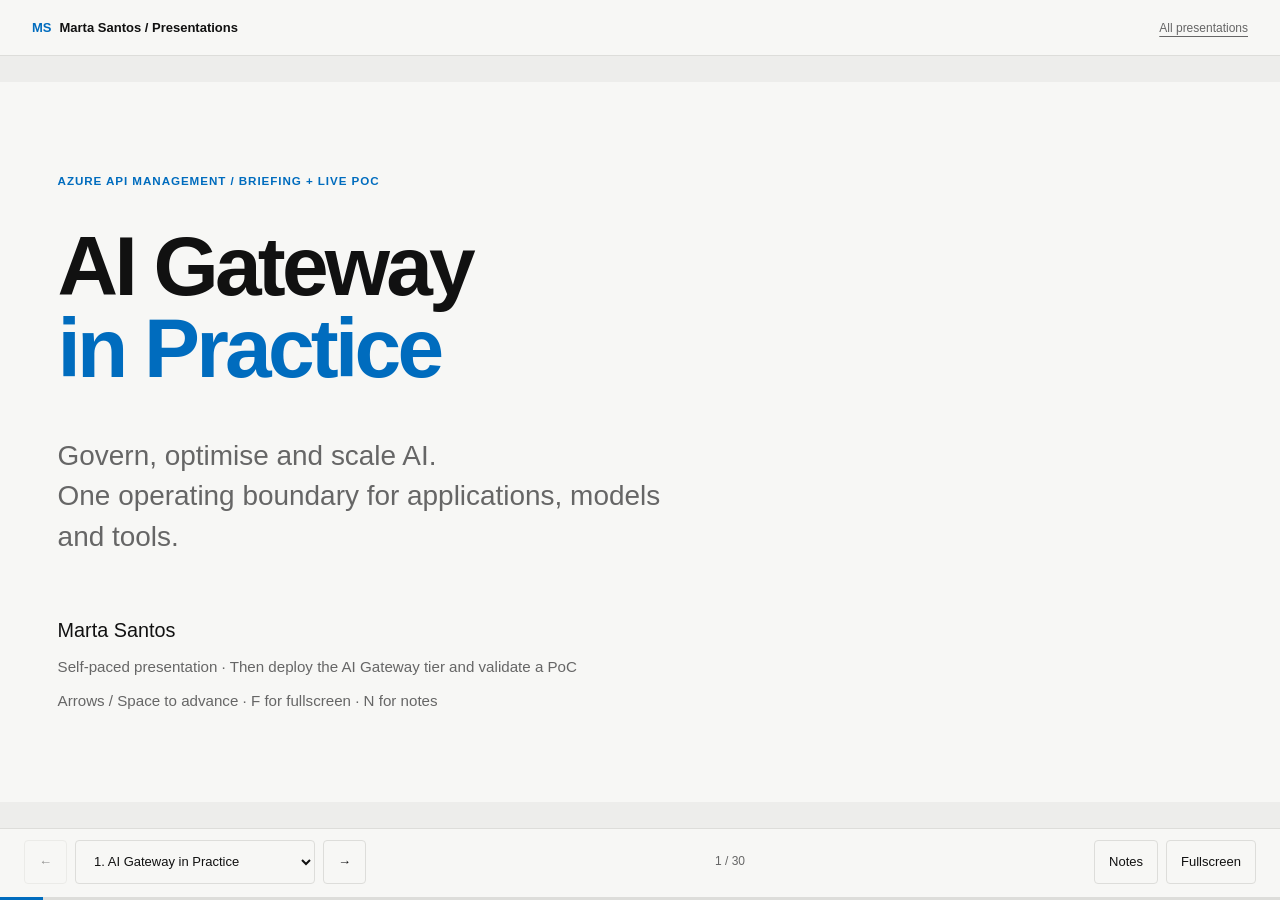
==== commit 2b5ca5d3: "Add AI gateway hands-on checklist and lab notebook Co-authored-by: Copilot <223556219+Copilot@users." ====
--- a/ai-gateway.html
+++ b/ai-gateway.html
@@ -249,6 +249,24 @@
       <aside class="speaker-notes" hidden><strong>Speaker notes:</strong> Contributor alone does not necessarily allow role assignments on model resources. Confirm the necessary permissions with the resource owner. A Foundry account import selects all deployments in each chosen account, not just one model; use a dedicated lab account and inspect the imported inventory. If a prerequisite fails, resolve it before deployment rather than bypassing the control.</aside>
     </section>
 
+    <section class="slide" id="poc-create-list" aria-labelledby="create-list-heading" tabindex="-1">
+      <div class="eyebrow">Part 2 / Exactly what to create</div>
+      <h2 id="create-list-heading">Pre-create five things.<br>Create four live.</h2>
+      <div class="split">
+        <div>
+          <h3>Before the session</h3>
+          <ol class="tasks"><li><strong>Resource group</strong> for the lab, tagged with owner and expiry.</li><li><strong>Foundry account + one chat model deployment</strong> with quota, in a dedicated lab account.</li><li><strong>Backend credential:</strong> provider key in an approved secret store, or managed identity with a role.</li><li><strong>Application Insights</strong> (or approved OpenTelemetry destination).</li><li><strong>Safe tool backend:</strong> remote MCP server or OpenAPI definition with synthetic data.</li></ol>
+        </div>
+        <div>
+          <h3>Live in the portal</h3>
+          <ol class="tasks"><li><strong>AI Gateway</strong> instance; copy the runtime endpoint.</li><li><strong>Runtime keys</strong> for app-a and app-b.</li><li><strong>Rate-limit policy</strong> counted by caller identity.</li><li><strong>MCP server</strong> publishing one approved tool.</li></ol>
+          <p class="small">Locally: <a href="ai-gateway-lab.ipynb">ai-gateway-lab.ipynb</a> drives every validation.</p>
+        </div>
+      </div>
+      <p class="takeaway">Delete the resource group at the end to clean up everything.</p>
+      <aside class="speaker-notes" hidden><strong>Speaker notes:</strong> Everything in the left column should exist and be verified before the session. The notebook asks for the gateway base URL, model name, two runtime keys and the tool endpoint, and keeps secrets out of the file by prompting for them. Do not commit an executed notebook with outputs.</aside>
+    </section>
+
     <section class="slide" id="deploy-tier" aria-labelledby="deploy-heading" tabindex="-1">
       <div class="eyebrow">Part 2 / Create the dedicated tier</div>
       <h2 id="deploy-heading">Standalone portal.<br>One new gateway resource.</h2>
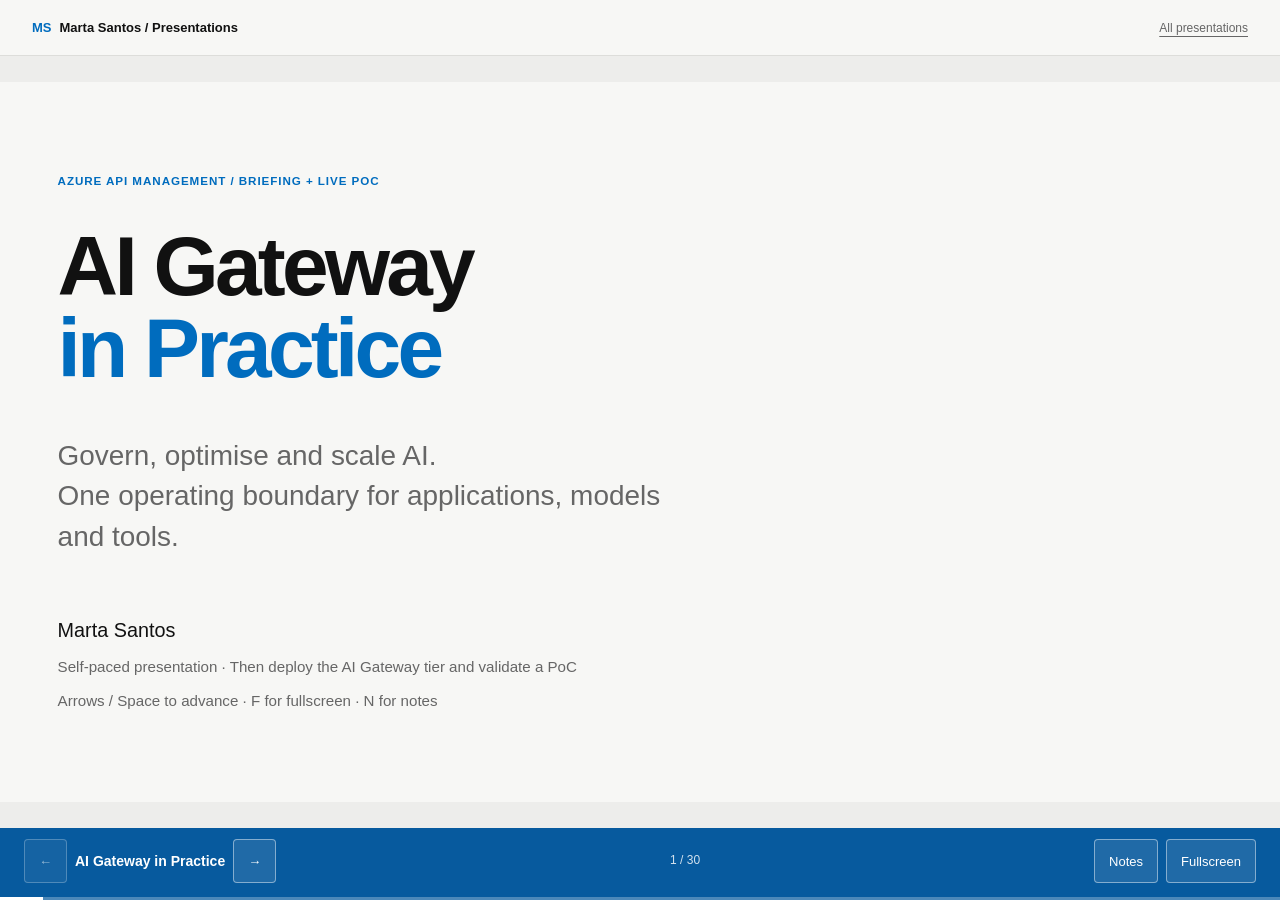
==== commit 198bf710: "Simplify slide navigation title display Co-authored-by: Copilot <223556219+Copilot@users.noreply.git" ====
--- a/ai-gateway.html
+++ b/ai-gateway.html
@@ -6,8 +6,8 @@
   <meta name="theme-color" content="#f7f7f5">
   <meta name="description" content="AI Gateway in Practice: a customer-neutral web presentation on governed model access, consumption controls, resilience, caching, observability and MCP tools.">
   <title>AI Gateway in Practice | Marta Santos</title>
-  <link rel="stylesheet" href="assets/ai-gateway.css?v=self-paced-20261009">
-  <script src="assets/ai-gateway.js?v=briefing-20261009" defer></script>
+  <link rel="stylesheet" href="assets/ai-gateway.css?v=controls-blue-20261009">
+  <script src="assets/ai-gateway.js?v=dynamic-slide-title-20261009" defer></script>
 </head>
 <body>
   <a class="skip" href="#deck">Skip to presentation</a>
@@ -424,8 +424,7 @@
   <footer class="controls" aria-label="Presentation controls" hidden>
     <div class="control-group">
       <button type="button" id="previous" aria-label="Previous slide">&larr;</button>
-      <label class="sr-only" for="slide-picker">Jump to slide</label>
-      <select id="slide-picker"></select>
+      <span class="current-slide-title" id="current-slide-title" aria-hidden="true"></span>
       <button type="button" id="next" aria-label="Next slide">&rarr;</button>
     </div>
     <p id="slide-status" role="status" aria-live="polite" aria-atomic="true"></p>
--- a/assets/ai-gateway.css
+++ b/assets/ai-gateway.css
@@ -111,22 +111,23 @@
 .source { font-size: clamp(13px, 1.1cqw, 15px); margin: 1.3cqw 0 0; color: var(--colour-muted); }
 .closing-slide h2 { font-size: clamp(38px, 5.4cqw, 72px); max-width: 22ch; }
 .speaker-notes { padding: var(--space-sm); border-top: var(--border-width) solid var(--colour-accent); background: var(--colour-surface); margin-top: var(--space-md); line-height: 1.6; font-size: 16px; }
-.controls { position: relative; display: flex; align-items: center; justify-content: space-between; gap: 12px; height: 72px; padding: 10px 24px 16px; background: var(--colour-background); border-top: var(--border-width) solid var(--colour-border); flex-shrink: 0; }
+.controls { position: relative; display: flex; align-items: center; justify-content: space-between; gap: 12px; height: 72px; padding: 10px 24px 16px; background: #075a9e; color: #ffffff; border-top: 0; flex-shrink: 0; }
 .control-group { display: flex; align-items: center; gap: 8px; }
-button, select { font: inherit; color: var(--colour-text); border: var(--border-width) solid var(--colour-border); border-radius: var(--radius-small); background: transparent; min-height: 44px; padding: 10px 14px; font-size: 13px; }
+button { font: inherit; color: #ffffff; border: var(--border-width) solid rgb(255 255 255 / 45%); border-radius: var(--radius-small); background: rgb(255 255 255 / 10%); min-height: 44px; padding: 10px 14px; font-size: 13px; transition: background-color var(--duration-fast) var(--easing-standard), border-color var(--duration-fast) var(--easing-standard); }
 button { cursor: pointer; }
-button:hover:not(:disabled), button[aria-pressed="true"] { border-color: var(--colour-accent); color: var(--colour-accent); }
-button:disabled { cursor: default; opacity: 0.45; }
-select { max-width: 240px; }
-#slide-status { font-size: 12px; color: var(--colour-muted); margin: 0; font-variant-numeric: tabular-nums; }
+button:hover:not(:disabled), button[aria-pressed="true"] { border-color: #ffffff; background: rgb(255 255 255 / 22%); }
+button:focus-visible, select:focus-visible { outline-color: #ffffff; }
+button:disabled { cursor: default; opacity: 0.58; }
+.current-slide-title { min-width: 0; max-width: min(42vw, 560px); overflow: hidden; color: #ffffff; font-size: 14px; font-weight: 600; text-overflow: ellipsis; white-space: nowrap; }
+#slide-status { font-size: 12px; color: rgb(255 255 255 / 82%); margin: 0; font-variant-numeric: tabular-nums; }
 #slide-progress { position: absolute; bottom: 0; left: 0; height: 3px; width: 100%; border: 0; border-radius: 0; appearance: none; }
-#slide-progress::-webkit-progress-bar { background: var(--colour-border); }
-#slide-progress::-webkit-progress-value { background: var(--colour-accent); }
-#slide-progress::-moz-progress-bar { background: var(--colour-accent); }
+#slide-progress::-webkit-progress-bar { background: rgb(255 255 255 / 28%); }
+#slide-progress::-webkit-progress-value { background: #ffffff; transition: width var(--duration-standard) var(--easing-standard); }
+#slide-progress::-moz-progress-bar { background: #ffffff; transition: width var(--duration-standard) var(--easing-standard); }
 #presentation-error { position: fixed; bottom: 90px; left: 20px; right: 20px; z-index: 10; padding: var(--space-sm); border: var(--border-width) solid var(--colour-risk); background: var(--colour-surface); }
 .no-script { padding: var(--space-md); }
 .sr-only { position: absolute; width: 1px; height: 1px; margin: -1px; overflow: hidden; clip-path: inset(50%); white-space: nowrap; }
-@keyframes enter { from { opacity: 0; transform: translateY(8px); } to { opacity: 1; transform: translateY(0); } }
+@keyframes enter { from { opacity: 0; } to { opacity: 1; } }
 @media (max-width: 760px) {
   .topbar { padding-inline: var(--space-sm); }
   .wordmark, .back { font-size: 11px; }
@@ -152,8 +153,8 @@
   pre { padding: 16px; font-size: 15px; }
   .controls { height: auto; min-height: 96px; flex-wrap: wrap; padding: 8px 12px 14px; gap: 8px; }
   #slide-status { order: 3; width: 100%; text-align: center; }
-  select { max-width: 140px; }
-  button, select { padding: 8px 10px; }
+  .current-slide-title { max-width: calc(100vw - 120px); }
+  button { padding: 8px 10px; }
 }
 @media (max-width: 400px) { .controls { justify-content: center; } .wordmark span:last-child { max-width: 150px; } }
 @media (prefers-reduced-motion: reduce) {
